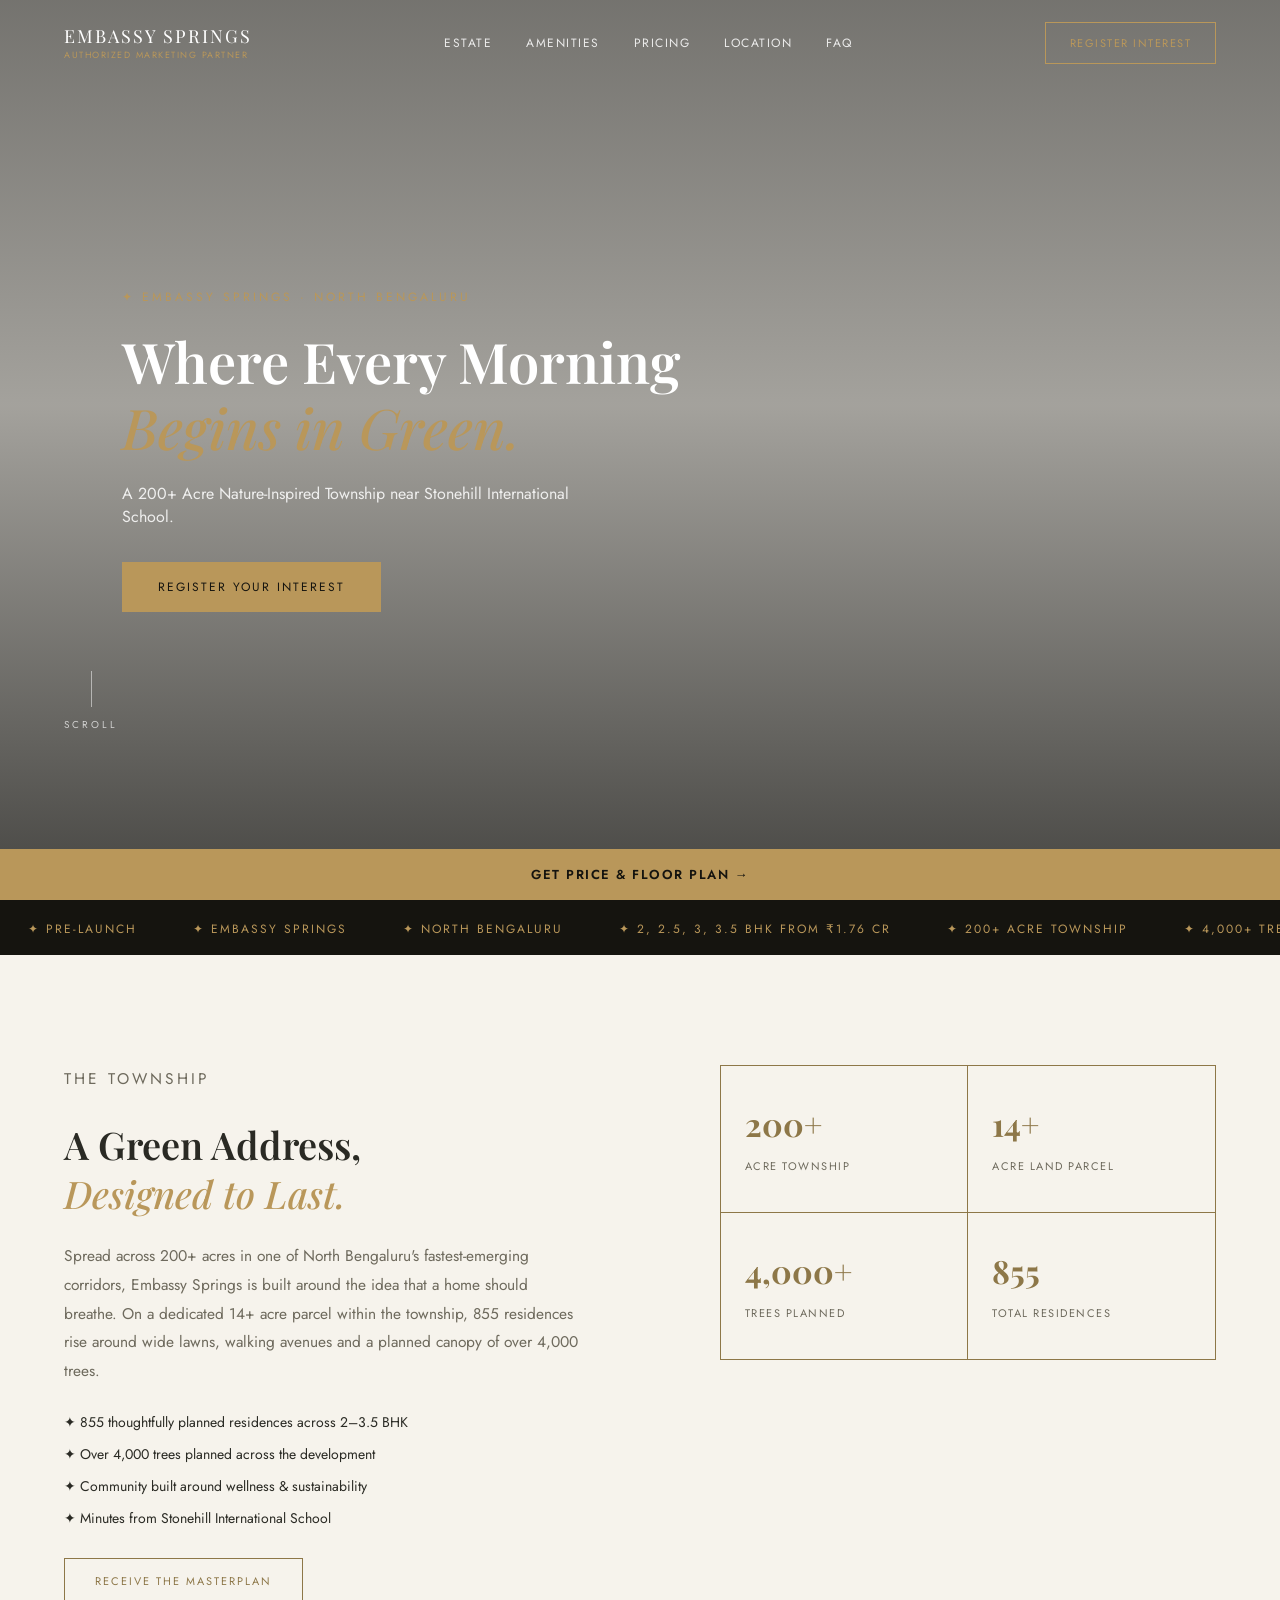
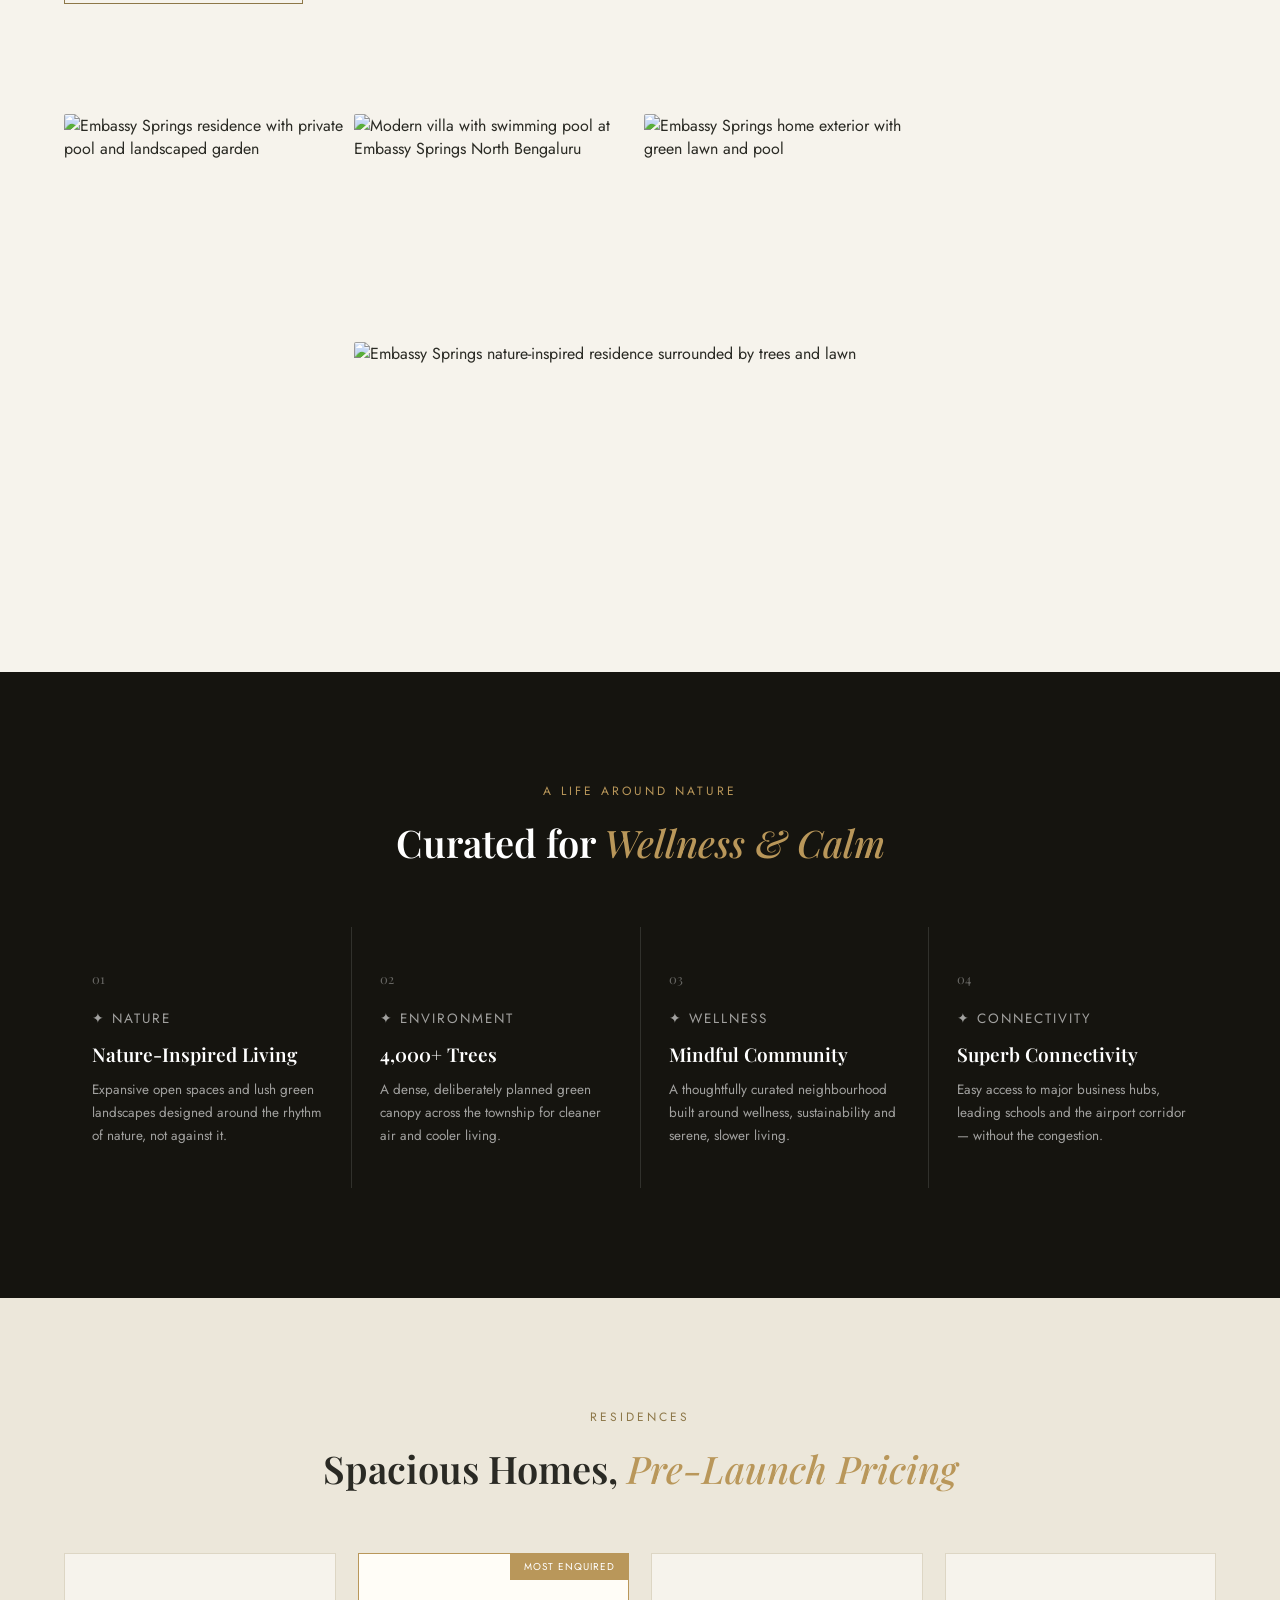
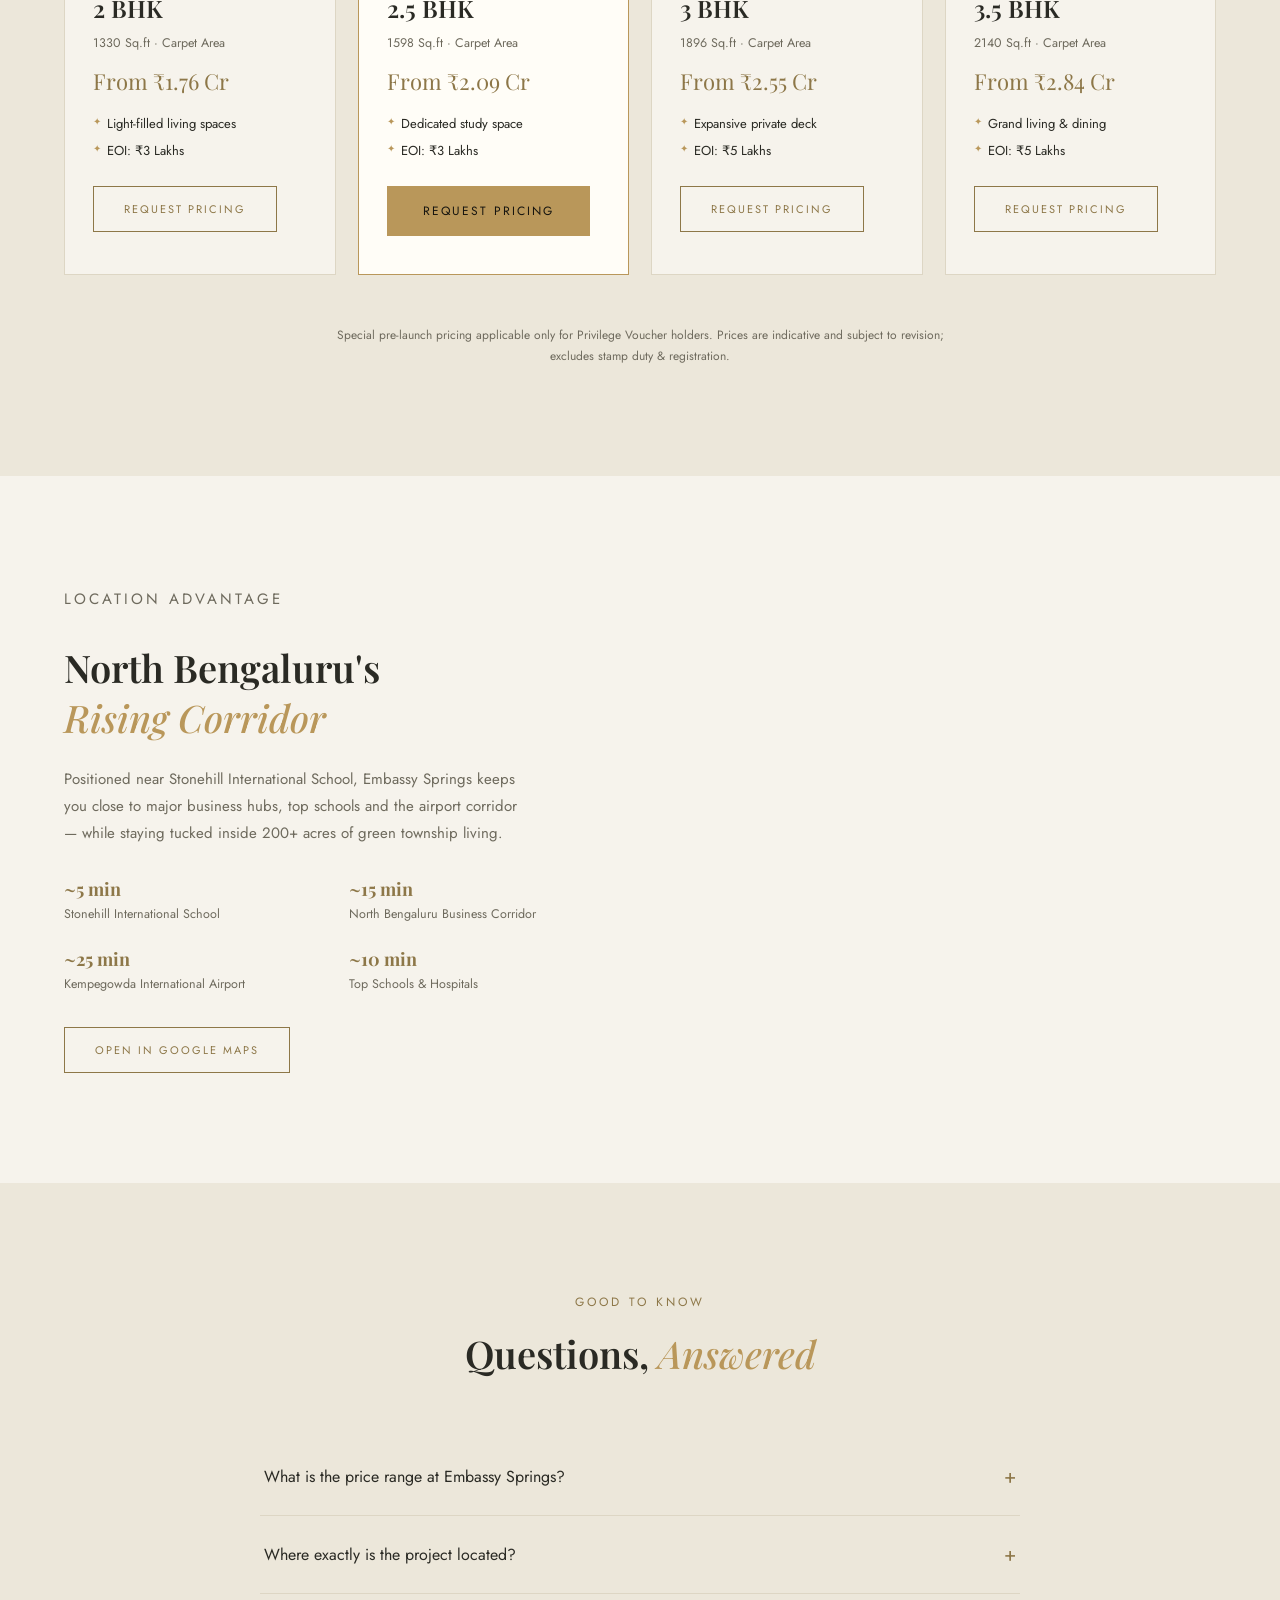
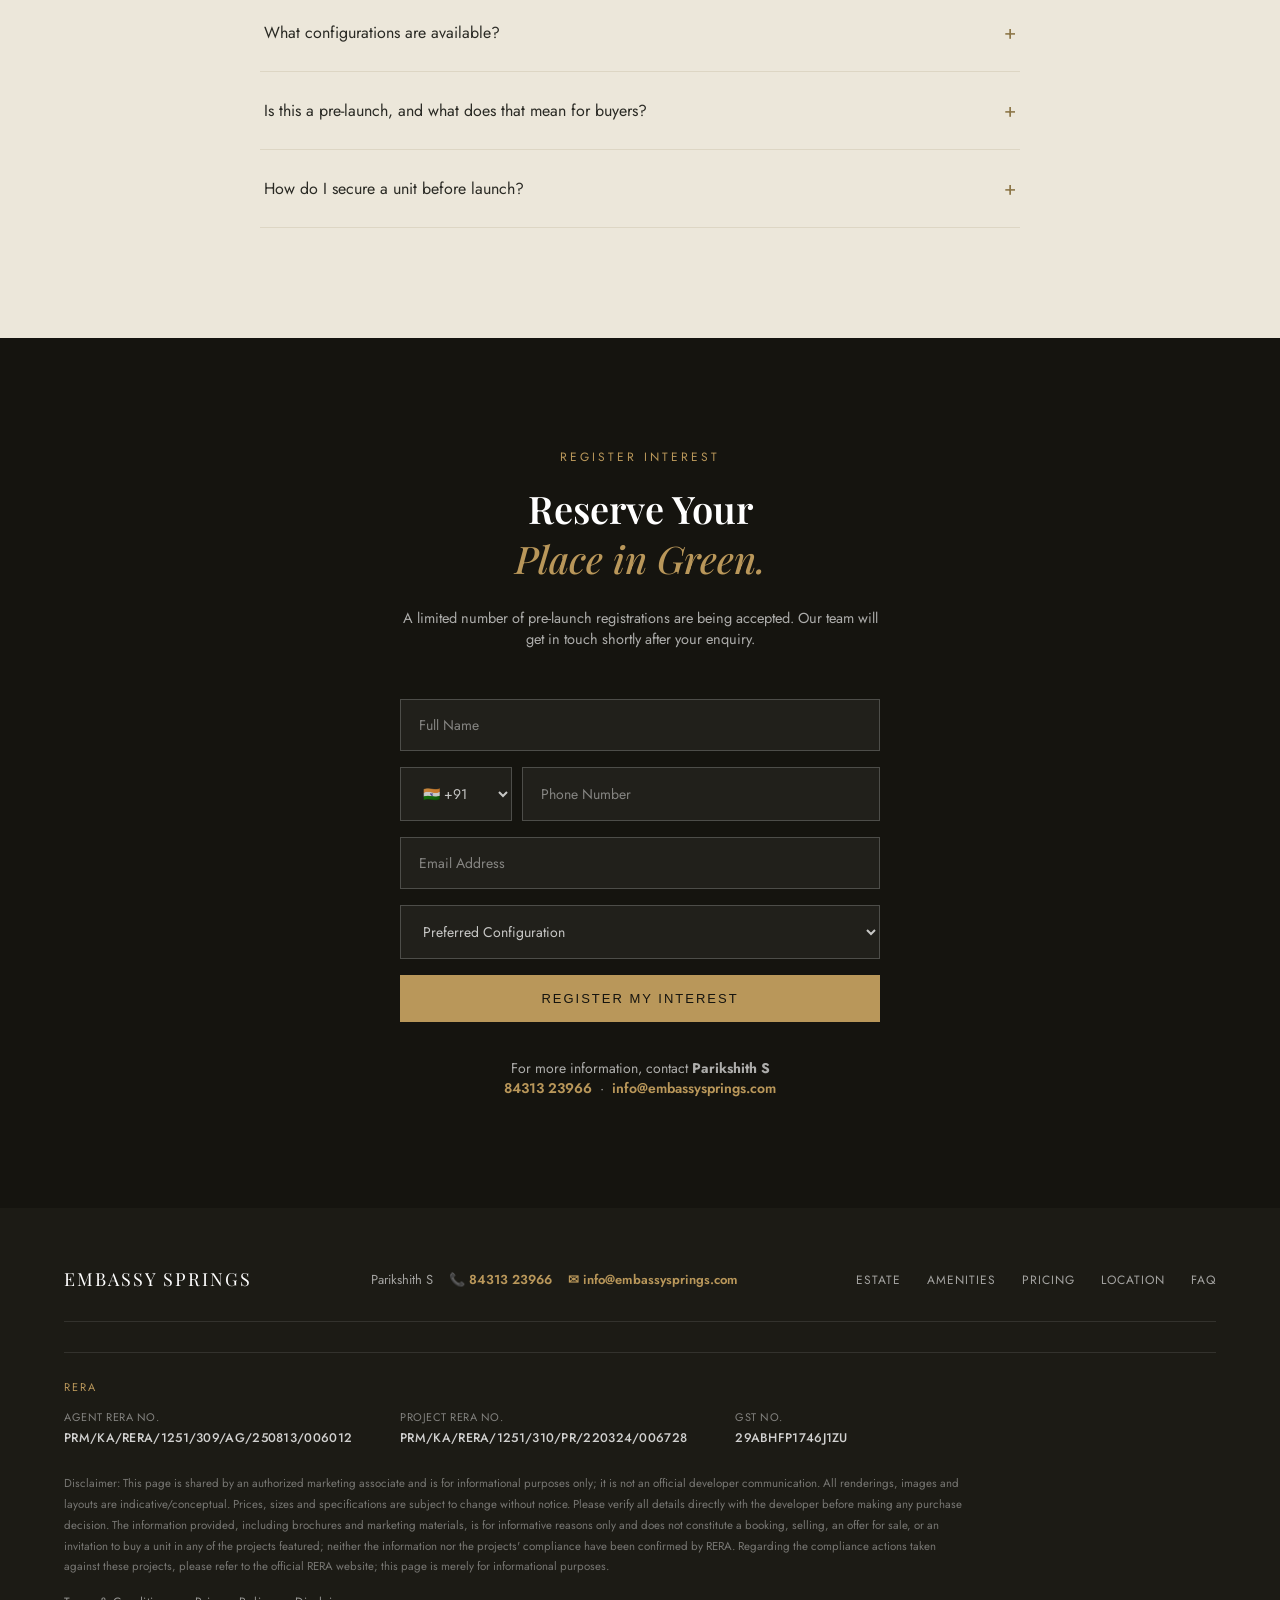
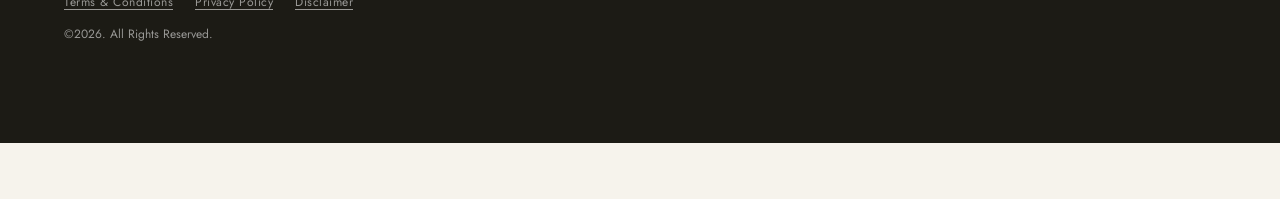
==== index.html @ 546847e9 "Update footer copyright text to All Rights Reserved" ====
<!DOCTYPE html>
<html lang="en">
<head>
<meta charset="UTF-8">
<meta name="viewport" content="width=device-width, initial-scale=1.0">
<title>Embassy Springs North Bengaluru | Pre-Launch 2, 2.5, 3 &amp; 3.5 BHK Homes</title>
<meta name="description" content="Embassy Springs is a 200+ acre nature-inspired township near Stonehill International School, North Bengaluru. Pre-launch 2, 2.5, 3 &amp; 3.5 BHK homes from ₹1.76 Cr. Register your interest today.">
<meta name="keywords" content="Embassy Springs, North Bengaluru apartments, Stonehill International School, pre-launch flats Bengaluru, 2 BHK North Bengaluru, 3 BHK North Bengaluru, Embassy Group projects">
<meta name="robots" content="index, follow">
<meta name="author" content="Embassy Springs">
<link rel="canonical" href="https://rahul72parihar.github.io/reallanding/">

<!-- Open Graph -->
<meta property="og:type" content="website">
<meta property="og:title" content="Embassy Springs North Bengaluru | Pre-Launch 2, 2.5, 3 & 3.5 BHK Homes">
<meta property="og:description" content="A 200+ acre nature-inspired township near Stonehill International School, North Bengaluru. Pre-launch homes from ₹1.76 Cr, with 4,000+ trees planned across the community.">
<meta property="og:url" content="https://rahul72parihar.github.io/reallanding/">
<meta property="og:image" content="https://images.unsplash.com/photo-1600596542815-ffad4c1539a9?auto=format&fit=crop&w=1200&q=80">
<meta property="og:locale" content="en_IN">
<meta property="og:site_name" content="Embassy Springs">

<!-- Twitter -->
<meta name="twitter:card" content="summary_large_image">
<meta name="twitter:title" content="Embassy Springs North Bengaluru | Pre-Launch Homes">
<meta name="twitter:description" content="200+ acre nature-inspired township near Stonehill International School. 2, 2.5, 3 & 3.5 BHK homes from ₹1.76 Cr.">
<meta name="twitter:image" content="https://images.unsplash.com/photo-1600596542815-ffad4c1539a9?auto=format&fit=crop&w=1200&q=80">

<link rel="icon" type="image/svg+xml" href="data:image/svg+xml,%3Csvg xmlns='http://www.w3.org/2000/svg' viewBox='0 0 100 100'%3E%3Crect width='100' height='100' fill='%2315140f'/%3E%3Ctext x='50' y='68' font-size='60' text-anchor='middle' fill='%23b9975a' font-family='Georgia,serif'%3EE%3C/text%3E%3C/svg%3E">

<link rel="stylesheet" href="style.css">
<link rel="preconnect" href="https://fonts.googleapis.com">
<link href="https://fonts.googleapis.com/css2?family=Playfair+Display:ital,wght@0,500;0,600;1,500;1,600&family=Jost:wght@300;400;500;600&display=swap" rel="stylesheet">

<script type="application/ld+json">
{
  "@context": "https://schema.org",
  "@type": "RealEstateListing",
  "name": "Embassy Springs",
  "description": "A 200+ acre nature-inspired township near Stonehill International School, North Bengaluru, offering 2, 2.5, 3 and 3.5 BHK pre-launch residences.",
  "url": "https://rahul72parihar.github.io/reallanding/",
  "image": "https://images.unsplash.com/photo-1600596542815-ffad4c1539a9?auto=format&fit=crop&w=1200&q=80",
  "address": {
    "@type": "PostalAddress",
    "addressLocality": "North Bengaluru",
    "addressRegion": "Karnataka",
    "addressCountry": "IN"
  },
  "offers": {
    "@type": "AggregateOffer",
    "priceCurrency": "INR",
    "lowPrice": "17600000",
    "highPrice": "28400000",
    "offerCount": "4"
  }
}
</script>
</head>
<body>

  <header class="navbar">
    <div class="logo">
      EMBASSY SPRINGS
      <span>Authorized Marketing Partner</span>
    </div>
    <nav class="nav-links">
      <a href="#estate">Estate</a>
      <a href="#amenities">Amenities</a>
      <a href="#pricing">Pricing</a>
      <a href="#location">Location</a>
      <a href="#faq">FAQ</a>
    </nav>
    <a href="#enquire" class="nav-cta">Register Interest</a>
    <button class="nav-toggle" aria-label="Open menu">
      <span></span><span></span><span></span>
    </button>
  </header>

  <div class="nav-backdrop"></div>
  <nav class="mobile-nav">
    <a href="#estate">Estate</a>
    <a href="#amenities">Amenities</a>
    <a href="#pricing">Pricing</a>
    <a href="#location">Location</a>
    <a href="#faq">FAQ</a>
    <a href="#enquire" class="btn-gold">Register Interest</a>
  </nav>

  <section class="hero" id="home">
    <video class="hero-video" autoplay muted loop playsinline>
      <source src="assets/hero-video.mp4" type="video/mp4">
    </video>
    <div class="hero-overlay"></div>
    <div class="hero-content">
      <p class="eyebrow fade-up">✦ EMBASSY SPRINGS · NORTH BENGALURU</p>
      <h1 class="fade-up">Where Every Morning<br><em>Begins in Green.</em></h1>
      <p class="hero-sub fade-up">A 200+ Acre Nature-Inspired Township near Stonehill International School.</p>
      <a href="#enquire" class="btn-gold fade-up">Register Your Interest</a>
      <div class="scroll-indicator"><span></span>SCROLL</div>
    </div>
  </section>

  <div class="marquee">
    <div class="marquee-track">
      <span>✦ PRE-LAUNCH</span><span>✦ EMBASSY SPRINGS</span><span>✦ NORTH BENGALURU</span><span>✦ 2, 2.5, 3, 3.5 BHK FROM ₹1.76 CR</span><span>✦ 200+ ACRE TOWNSHIP</span><span>✦ 4,000+ TREES PLANNED</span><span>✦ NEAR STONEHILL INTERNATIONAL SCHOOL</span><span>✦ 855 RESIDENCES</span>
      <span>✦ PRE-LAUNCH</span><span>✦ EMBASSY SPRINGS</span><span>✦ NORTH BENGALURU</span><span>✦ 2, 2.5, 3, 3.5 BHK FROM ₹1.76 CR</span><span>✦ 200+ ACRE TOWNSHIP</span><span>✦ 4,000+ TREES PLANNED</span><span>✦ NEAR STONEHILL INTERNATIONAL SCHOOL</span><span>✦ 855 RESIDENCES</span>
    </div>
  </div>

  <section class="overview" id="estate">
    <div class="overview-text">
      <p class="tag fade-up">THE TOWNSHIP</p>
      <h2 class="fade-up">A Green Address,<br><em>Designed to Last.</em></h2>
      <p class="fade-up">Spread across 200+ acres in one of North Bengaluru's fastest-emerging corridors, Embassy Springs is built around the idea that a home should breathe. On a dedicated 14+ acre parcel within the township, 855 residences rise around wide lawns, walking avenues and a planned canopy of over 4,000 trees.</p>
      <ul class="fade-up">
        <li>✦ 855 thoughtfully planned residences across 2–3.5 BHK</li>
        <li>✦ Over 4,000 trees planned across the development</li>
        <li>✦ Community built around wellness &amp; sustainability</li>
        <li>✦ Minutes from Stonehill International School</li>
      </ul>
      <a href="#enquire" class="btn-outline fade-up">Receive the Masterplan</a>
    </div>
    <div class="stat-grid fade-up">
      <div class="stat-box"><strong>200+</strong><span>Acre Township</span></div>
      <div class="stat-box"><strong>14+</strong><span>Acre Land Parcel</span></div>
      <div class="stat-box"><strong>4,000+</strong><span>Trees Planned</span></div>
      <div class="stat-box"><strong>855</strong><span>Total Residences</span></div>
    </div>
  </section>

  <section class="gallery">
    <div class="gallery-grid">
      <div class="g-item g-tall fade-up"><img src="https://images.unsplash.com/photo-1613977257363-707ba9348227?auto=format&fit=crop&w=900&q=80" alt="Embassy Springs residence with private pool and landscaped garden" loading="lazy"></div>
      <div class="g-item fade-up"><img src="https://images.unsplash.com/photo-1600596542815-ffad4c1539a9?auto=format&fit=crop&w=900&q=80" alt="Modern villa with swimming pool at Embassy Springs North Bengaluru" loading="lazy"></div>
      <div class="g-item fade-up"><img src="https://images.unsplash.com/photo-1564013799919-ab600027ffc6?auto=format&fit=crop&w=900&q=80" alt="Embassy Springs home exterior with green lawn and pool" loading="lazy"></div>
      <div class="g-item g-wide fade-up"><img src="https://images.unsplash.com/photo-1600585154340-be6161a56a0c?auto=format&fit=crop&w=1200&q=80" alt="Embassy Springs nature-inspired residence surrounded by trees and lawn" loading="lazy"></div>
    </div>
  </section>

  <section class="highlights" id="amenities">
    <p class="tag center fade-up">A LIFE AROUND NATURE</p>
    <h2 class="center fade-up">Curated for <em>Wellness &amp; Calm</em></h2>
    <div class="highlight-grid">
      <div class="highlight-card fade-up">
        <span class="hnum">01</span>
        <p class="htag">✦ NATURE</p>
        <h3>Nature-Inspired Living</h3>
        <p>Expansive open spaces and lush green landscapes designed around the rhythm of nature, not against it.</p>
      </div>
      <div class="highlight-card fade-up">
        <span class="hnum">02</span>
        <p class="htag">✦ ENVIRONMENT</p>
        <h3>4,000+ Trees</h3>
        <p>A dense, deliberately planned green canopy across the township for cleaner air and cooler living.</p>
      </div>
      <div class="highlight-card fade-up">
        <span class="hnum">03</span>
        <p class="htag">✦ WELLNESS</p>
        <h3>Mindful Community</h3>
        <p>A thoughtfully curated neighbourhood built around wellness, sustainability and serene, slower living.</p>
      </div>
      <div class="highlight-card fade-up">
        <span class="hnum">04</span>
        <p class="htag">✦ CONNECTIVITY</p>
        <h3>Superb Connectivity</h3>
        <p>Easy access to major business hubs, leading schools and the airport corridor — without the congestion.</p>
      </div>
    </div>
  </section>

  <section class="pricing" id="pricing">
    <p class="tag center fade-up">RESIDENCES</p>
    <h2 class="center fade-up">Spacious Homes, <em>Pre-Launch Pricing</em></h2>
    <div class="price-grid">
      <div class="price-card fade-up">
        <h3>2 BHK</h3>
        <p class="psize">1330 Sq.ft · Carpet Area</p>
        <p class="pprice">From ₹1.76 Cr</p>
        <ul><li>Light-filled living spaces</li><li>EOI: ₹3 Lakhs</li></ul>
        <a href="#enquire" class="btn-outline">Request Pricing</a>
      </div>
      <div class="price-card featured fade-up">
        <span class="ribbon">Most Enquired</span>
        <h3>2.5 BHK</h3>
        <p class="psize">1598 Sq.ft · Carpet Area</p>
        <p class="pprice">From ₹2.09 Cr</p>
        <ul><li>Dedicated study space</li><li>EOI: ₹3 Lakhs</li></ul>
        <a href="#enquire" class="btn-gold">Request Pricing</a>
      </div>
      <div class="price-card fade-up">
        <h3>3 BHK</h3>
        <p class="psize">1896 Sq.ft · Carpet Area</p>
        <p class="pprice">From ₹2.55 Cr</p>
        <ul><li>Expansive private deck</li><li>EOI: ₹5 Lakhs</li></ul>
        <a href="#enquire" class="btn-outline">Request Pricing</a>
      </div>
      <div class="price-card fade-up">
        <h3>3.5 BHK</h3>
        <p class="psize">2140 Sq.ft · Carpet Area</p>
        <p class="pprice">From ₹2.84 Cr</p>
        <ul><li>Grand living &amp; dining</li><li>EOI: ₹5 Lakhs</li></ul>
        <a href="#enquire" class="btn-outline">Request Pricing</a>
      </div>
    </div>
    <p class="price-note fade-up">Special pre-launch pricing applicable only for Privilege Voucher holders. Prices are indicative and subject to revision; excludes stamp duty &amp; registration.</p>
  </section>

  <section class="location" id="location">
    <div class="location-text">
      <p class="tag fade-up">LOCATION ADVANTAGE</p>
      <h2 class="fade-up">North Bengaluru's<br><em>Rising Corridor</em></h2>
      <p class="fade-up">Positioned near Stonehill International School, Embassy Springs keeps you close to major business hubs, top schools and the airport corridor — while staying tucked inside 200+ acres of green township living.</p>
      <div class="loc-list fade-up">
        <div><strong>~5 min</strong><span>Stonehill International School</span></div>
        <div><strong>~15 min</strong><span>North Bengaluru Business Corridor</span></div>
        <div><strong>~25 min</strong><span>Kempegowda International Airport</span></div>
        <div><strong>~10 min</strong><span>Top Schools &amp; Hospitals</span></div>
      </div>
      <a href="https://maps.app.goo.gl/EhXwpgSbokN5ttFFA?g_st=iw" target="_blank" rel="noopener" class="btn-outline fade-up">Open in Google Maps</a>
    </div>
    <div class="location-map fade-up">
      <iframe src="https://maps.google.com/maps?q=Stonehill%20International%20School%20Bengaluru&t=&z=13&ie=UTF8&iwloc=&output=embed" loading="lazy" referrerpolicy="no-referrer-when-downgrade"></iframe>
    </div>
  </section>

  <section class="faq" id="faq">
    <p class="tag center fade-up">GOOD TO KNOW</p>
    <h2 class="center fade-up">Questions, <em>Answered</em></h2>
    <div class="accordion">
      <div class="acc-item fade-up">
        <button class="acc-head">What is the price range at Embassy Springs? <span>+</span></button>
        <div class="acc-body"><p>Homes start from ₹1.76 Cr for a 2 BHK and go up to ₹2.84 Cr for a 3.5 BHK. Final pricing depends on configuration, floor and view — register your interest for the current pre-launch price sheet.</p></div>
      </div>
      <div class="acc-item fade-up">
        <button class="acc-head">Where exactly is the project located? <span>+</span></button>
        <div class="acc-body"><p>Embassy Springs is located in North Bengaluru, near Stonehill International School — well connected to major business hubs, schools and the airport corridor.</p></div>
      </div>
      <div class="acc-item fade-up">
        <button class="acc-head">What configurations are available? <span>+</span></button>
        <div class="acc-body"><p>2 BHK, 2.5 BHK, 3 BHK and 3.5 BHK homes ranging from approx. 1,330 to 2,140 sq.ft, designed for space, light and comfort.</p></div>
      </div>
      <div class="acc-item fade-up">
        <button class="acc-head">Is this a pre-launch, and what does that mean for buyers? <span>+</span></button>
        <div class="acc-body"><p>Yes, the project is currently in pre-launch. Early registrants get priority access to inventory and introductory pricing ahead of the public launch, with no obligation to purchase.</p></div>
      </div>
      <div class="acc-item fade-up">
        <button class="acc-head">How do I secure a unit before launch? <span>+</span></button>
        <div class="acc-body"><p>A bankable Expression of Interest (EOI) of ₹3 Lakhs for 2/2.5 BHK or ₹5 Lakhs for 3/3.5 BHK reserves your preferred unit ahead of the official launch.</p></div>
      </div>
    </div>
  </section>

  <section class="enquire" id="enquire">
    <p class="tag center fade-up">REGISTER INTEREST</p>
    <h2 class="center fade-up">Reserve Your<br><em>Place in Green.</em></h2>
    <p class="center enquire-sub fade-up">A limited number of pre-launch registrations are being accepted. Our team will get in touch shortly after your enquiry.</p>
    <form class="enquiry-form fade-up" onsubmit="return false;">
      <input type="text" placeholder="Full Name" required>
      <div class="phone-row">
        <select class="country-code">
          <option value="+91" selected>🇮🇳 +91</option>
          <option value="+971">🇦🇪 +971</option>
          <option value="+966">🇸🇦 +966</option>
          <option value="+974">🇶🇦 +974</option>
          <option value="+968">🇴🇲 +968</option>
          <option value="+973">🇧🇭 +973</option>
          <option value="+965">🇰🇼 +965</option>
          <option value="+1">🇺🇸 +1</option>
          <option value="+44">🇬🇧 +44</option>
          <option value="+65">🇸🇬 +65</option>
          <option value="+61">🇦🇺 +61</option>
          <option value="+49">🇩🇪 +49</option>
          <option value="+33">🇫🇷 +33</option>
          <option value="+81">🇯🇵 +81</option>
          <option value="+86">🇨🇳 +86</option>
        </select>
        <input type="tel" placeholder="Phone Number" required>
      </div>
      <input type="email" placeholder="Email Address" required>
      <select>
        <option value="">Preferred Configuration</option>
        <option>2 BHK — From ₹1.76 Cr</option>
        <option>2.5 BHK — From ₹2.09 Cr</option>
        <option>3 BHK — From ₹2.55 Cr</option>
        <option>3.5 BHK — From ₹2.84 Cr</option>
        <option>Not Decided Yet</option>
      </select>
      <button type="submit">Register My Interest</button>
    </form>
    <div class="contact-block fade-up">
      <p>For more information, contact <strong>Parikshith S</strong></p>
      <p><a href="tel:8431323966">84313 23966</a> &nbsp;·&nbsp; <a href="mailto:info@embassysprings.com">info@embassysprings.com</a></p>
    </div>
  </section>

  <footer>
    <div class="footer-top">
      <div class="logo">EMBASSY SPRINGS</div>
      <div class="footer-phone">
        <span>Parikshith S</span>
        <a href="tel:8431323966">📞 84313 23966</a>
        <a href="mailto:info@embassysprings.com">✉ info@embassysprings.com</a>
      </div>
      <nav>
        <a href="#estate">Estate</a>
        <a href="#amenities">Amenities</a>
        <a href="#pricing">Pricing</a>
        <a href="#location">Location</a>
        <a href="#faq">FAQ</a>
      </nav>
    </div>
    <div class="rera-block">
      <p class="rera-tag">RERA</p>
      <div class="rera-grid">
        <div><span>Agent RERA No.</span><strong>PRM/KA/RERA/1251/309/AG/250813/006012</strong></div>
        <div><span>Project RERA No.</span><strong>PRM/KA/RERA/1251/310/PR/220324/006728</strong></div>
        <div><span>GST No.</span><strong>29ABHFP1746J1ZU</strong></div>
      </div>
    </div>
    <p class="disclaimer">Disclaimer: This page is shared by an authorized marketing associate and is for informational purposes only; it is not an official developer communication. All renderings, images and layouts are indicative/conceptual. Prices, sizes and specifications are subject to change without notice. Please verify all details directly with the developer before making any purchase decision. The information provided, including brochures and marketing materials, is for informative reasons only and does not constitute a booking, selling, an offer for sale, or an invitation to buy a unit in any of the projects featured; neither the information nor the projects' compliance have been confirmed by RERA. Regarding the compliance actions taken against these projects, please refer to the official RERA website; this page is merely for informational purposes.</p>
    <div class="legal-links">
      <a href="terms.html">Terms &amp; Conditions</a>
      <a href="privacy.html">Privacy Policy</a>
      <a href="disclaimer.html">Disclaimer</a>
    </div>
    <p class="copy">©2026. All Rights Reserved.</p>
  </footer>

  <a href="#enquire" class="sticky-cta">Get Price &amp; Floor Plan →</a>

  <script src="script.js"></script>
</body>
</html>
---- style.css ----
:root {
  --black: #15140f;
  --black-soft: #1c1b15;
  --cream: #f6f3ec;
  --cream-dim: #ece7da;
  --gold: #b9975a;
  --gold-dim: #8d7748;
  --text: #2a2a24;
  --muted: #6e6a5d;
  --muted-light: rgba(246,243,236,0.7);
}

* { margin: 0; padding: 0; box-sizing: border-box; }
html { scroll-behavior: smooth; }

body {
  font-family: 'Jost', sans-serif;
  background: var(--cream);
  color: var(--text);
  overflow-x: hidden;
}

h1, h2, h3 { font-family: 'Playfair Display', serif; font-weight: 600; }
em { font-style: italic; font-weight: 500; color: var(--gold); }
a { color: inherit; text-decoration: none; }
ul { list-style: none; }

/* Fade-up scroll animation */
.fade-up {
  opacity: 0;
  transform: translateY(28px);
  transition: opacity 0.9s cubic-bezier(.2,.6,.2,1), transform 0.9s cubic-bezier(.2,.6,.2,1);
}
.fade-up.visible {
  opacity: 1;
  transform: translateY(0);
}

/* Navbar */
.navbar {
  position: fixed;
  top: 0; left: 0; right: 0;
  z-index: 100;
  display: flex;
  align-items: center;
  justify-content: space-between;
  padding: 22px 5%;
  background: rgba(21,20,15,0.0);
  transition: background 0.4s ease, padding 0.4s ease;
}
.navbar.scrolled {
  background: rgba(21,20,15,0.92);
  padding: 14px 5%;
  backdrop-filter: blur(8px);
}

.logo {
  color: #fff;
  font-family: 'Playfair Display', serif;
  font-size: 18px;
  letter-spacing: 2px;
  display: flex;
  flex-direction: column;
  line-height: 1.3;
}
.logo span {
  font-family: 'Jost', sans-serif;
  font-size: 9px;
  letter-spacing: 1.5px;
  color: var(--gold);
  text-transform: uppercase;
}

.nav-links { display: flex; gap: 34px; }
.nav-links a {
  color: rgba(255,255,255,0.85);
  font-size: 12px;
  letter-spacing: 1.5px;
  text-transform: uppercase;
}
.nav-links a:hover { color: var(--gold); }

.nav-cta {
  border: 1px solid var(--gold);
  color: var(--gold);
  font-size: 11px;
  letter-spacing: 1.5px;
  text-transform: uppercase;
  padding: 12px 24px;
}
.nav-cta:hover { background: var(--gold); color: var(--black); }

.nav-toggle {
  display: none;
  flex-direction: column;
  justify-content: center;
  gap: 5px;
  width: 30px;
  height: 24px;
  background: none;
  border: none;
  cursor: pointer;
  z-index: 200;
}
.nav-toggle span {
  display: block;
  width: 100%;
  height: 1.5px;
  background: #fff;
  transition: transform 0.3s ease, opacity 0.3s ease;
}
.nav-toggle.open span:nth-child(1) { transform: translateY(6.5px) rotate(45deg); }
.nav-toggle.open span:nth-child(2) { opacity: 0; }
.nav-toggle.open span:nth-child(3) { transform: translateY(-6.5px) rotate(-45deg); }

.mobile-nav {
  position: fixed;
  top: 0; right: -100%;
  width: 78%;
  max-width: 320px;
  height: 100vh;
  background: var(--black);
  z-index: 150;
  display: flex;
  flex-direction: column;
  justify-content: center;
  gap: 28px;
  padding: 40px;
  transition: right 0.4s ease;
}
.mobile-nav.open { right: 0; }

.nav-backdrop {
  position: fixed;
  top: 0; left: 0; right: 0; bottom: 0;
  background: rgba(0,0,0,0.5);
  z-index: 140;
  opacity: 0;
  pointer-events: none;
  transition: opacity 0.3s ease;
}
.nav-backdrop.open {
  opacity: 1;
  pointer-events: auto;
}
.mobile-nav a {
  color: #fff;
  font-size: 16px;
  letter-spacing: 1px;
  text-transform: uppercase;
}
.mobile-nav .btn-gold {
  margin-top: 14px;
  text-align: center;
}
body.nav-open { overflow: hidden; }

/* Hero */
.hero {
  position: relative;
  height: 100vh;
  display: flex;
  align-items: center;
  overflow: hidden;
}
.hero-video {
  position: absolute;
  top: 0; left: 0;
  width: 100%; height: 100%;
  object-fit: cover;
  z-index: 0;
}
.hero-overlay {
  position: absolute;
  top: 0; left: 0; right: 0; bottom: 0;
  background: linear-gradient(180deg, rgba(10,10,8,0.55) 0%, rgba(10,10,8,0.35) 45%, rgba(10,10,8,0.75) 100%);
  z-index: 1;
}
.hero-content {
  position: relative;
  z-index: 2;
  color: #fff;
  max-width: 720px;
  padding: 0 5%;
}
.eyebrow {
  letter-spacing: 3px;
  font-size: 12px;
  color: var(--gold);
  margin-bottom: 22px;
  text-transform: uppercase;
}
.hero h1 {
  font-size: 56px;
  line-height: 1.18;
  margin-bottom: 22px;
}
.hero-sub {
  font-size: 16px;
  color: rgba(255,255,255,0.85);
  max-width: 480px;
  margin-bottom: 34px;
}

.btn-gold {
  display: inline-block;
  background: var(--gold);
  color: var(--black);
  padding: 16px 36px;
  font-size: 12px;
  letter-spacing: 2px;
  text-transform: uppercase;
  transition: background 0.3s ease, transform 0.3s ease;
}
.btn-gold:hover { background: var(--cream); transform: translateY(-2px); }

.btn-outline {
  display: inline-block;
  border: 1px solid var(--gold-dim);
  color: var(--gold-dim);
  padding: 14px 30px;
  font-size: 11px;
  letter-spacing: 2px;
  text-transform: uppercase;
  transition: all 0.3s ease;
}
.btn-outline:hover { background: var(--gold); color: #fff; border-color: var(--gold); }

.scroll-indicator {
  position: absolute;
  bottom: -120px;
  left: 0;
  font-size: 10px;
  letter-spacing: 3px;
  color: rgba(255,255,255,0.7);
  display: flex;
  flex-direction: column;
  align-items: center;
  gap: 10px;
}
.scroll-indicator span {
  width: 1px;
  height: 36px;
  background: rgba(255,255,255,0.5);
  animation: scrolldown 1.8s infinite;
}
@keyframes scrolldown {
  0% { transform: scaleY(0); transform-origin: top; opacity: 0; }
  40% { transform: scaleY(1); transform-origin: top; opacity: 1; }
  100% { transform: scaleY(0); transform-origin: bottom; opacity: 0; }
}

/* Marquee */
.marquee {
  background: var(--black);
  overflow: hidden;
  padding: 16px 0;
  white-space: nowrap;
}
.marquee-track {
  display: inline-flex;
  animation: scrollMarquee 32s linear infinite;
}
.marquee-track span {
  color: var(--gold);
  font-size: 12px;
  letter-spacing: 2px;
  text-transform: uppercase;
  padding: 0 28px;
}
@keyframes scrollMarquee {
  0% { transform: translateX(0); }
  100% { transform: translateX(-50%); }
}

/* Section generics */
section { padding: 110px 5%; }
.tag {
  color: var(--gold-dim);
  font-size: 12px;
  letter-spacing: 3px;
  text-transform: uppercase;
  margin-bottom: 18px;
}
.center { text-align: center; }
section h2 { font-size: 38px; line-height: 1.3; margin-bottom: 24px; }

/* Overview */
.overview {
  display: grid;
  grid-template-columns: 1.2fr 1fr;
  gap: 60px;
  align-items: start;
}
.overview-text p { color: var(--muted); font-size: 15.5px; line-height: 1.85; margin-bottom: 26px; max-width: 520px; }
.overview-text ul { margin-bottom: 30px; }
.overview-text li { font-size: 14px; color: var(--text); margin-bottom: 12px; }

.stat-grid {
  display: grid;
  grid-template-columns: repeat(2, 1fr);
  gap: 1px;
  background: var(--gold-dim);
  border: 1px solid var(--gold-dim);
}
.stat-box {
  background: var(--cream);
  padding: 36px 24px;
}
.stat-box strong {
  display: block;
  font-family: 'Playfair Display', serif;
  font-size: 32px;
  color: var(--gold-dim);
  margin-bottom: 8px;
}
.stat-box span {
  font-size: 11px;
  letter-spacing: 1.5px;
  text-transform: uppercase;
  color: var(--muted);
}

/* Gallery */
.gallery { padding: 0 5% 110px; }
.gallery-grid {
  display: grid;
  grid-template-columns: repeat(4, 1fr);
  grid-template-rows: 220px 220px;
  gap: 8px;
}
.g-item {
  border-radius: 2px;
  overflow: hidden;
}
.g-item img {
  width: 100%;
  height: 100%;
  object-fit: cover;
  display: block;
  transition: transform 0.6s ease;
}
.g-item:hover img { transform: scale(1.05); }
.g-tall { grid-row: span 2; }
.g-wide { grid-column: span 2; }

/* Highlights */
.highlights { background: var(--black); color: #fff; }
.highlights .tag { color: var(--gold); }
.highlights h2 { color: #fff; }
.highlight-grid {
  display: grid;
  grid-template-columns: repeat(4, 1fr);
  gap: 1px;
  background: rgba(255,255,255,0.12);
  margin-top: 60px;
}
.highlight-card {
  background: var(--black);
  padding: 40px 28px;
  position: relative;
}
.hnum { font-family: 'Playfair Display', serif; font-size: 13px; color: rgba(255,255,255,0.35); }
.htag { color: var(--gold); font-size: 11px; letter-spacing: 2px; margin: 18px 0 10px; }
.highlight-card h3 { color: #fff; font-size: 19px; margin-bottom: 12px; }
.highlight-card p { font-size: 13.5px; color: rgba(255,255,255,0.6); line-height: 1.7; }

/* Pricing */
.pricing { background: var(--cream-dim); }
.price-grid {
  display: grid;
  grid-template-columns: repeat(4, 1fr);
  gap: 22px;
  margin-top: 60px;
}
.price-card {
  background: var(--cream);
  border: 1px solid #ddd6c4;
  padding: 38px 28px;
  position: relative;
  transition: transform 0.4s ease, box-shadow 0.4s ease;
}
.price-card:hover { transform: translateY(-6px); box-shadow: 0 20px 40px rgba(0,0,0,0.08); }
.price-card.featured { border-color: var(--gold); background: #fffdf7; }
.ribbon {
  position: absolute;
  top: -1px; right: -1px;
  background: var(--gold);
  color: #fff;
  font-size: 10px;
  letter-spacing: 1px;
  text-transform: uppercase;
  padding: 6px 14px;
}
.price-card h3 { font-size: 24px; margin-bottom: 10px; }
.psize { font-size: 12.5px; color: var(--muted); margin-bottom: 14px; }
.pprice { font-family: 'Playfair Display', serif; font-size: 22px; color: var(--gold-dim); margin-bottom: 18px; }
.price-card ul { margin-bottom: 26px; }
.price-card li {
  font-size: 13px;
  color: var(--text);
  margin-bottom: 8px;
  padding-left: 14px;
  position: relative;
}
.price-card li::before {
  content: '✦';
  position: absolute;
  left: 0;
  color: var(--gold);
  font-size: 10px;
}
.price-note {
  text-align: center;
  font-size: 12px;
  color: var(--muted);
  max-width: 640px;
  margin: 50px auto 0;
  line-height: 1.7;
}

/* Location */
.location {
  display: grid;
  grid-template-columns: 1fr 1fr;
  gap: 60px;
  align-items: center;
}
.location-text p { color: var(--muted); font-size: 15px; line-height: 1.8; margin-bottom: 30px; max-width: 460px; }
.loc-list {
  display: grid;
  grid-template-columns: repeat(2, 1fr);
  gap: 24px;
  margin-bottom: 34px;
}
.loc-list div { display: flex; flex-direction: column; gap: 4px; }
.loc-list strong { font-family: 'Playfair Display', serif; color: var(--gold-dim); font-size: 18px; }
.loc-list span { font-size: 12.5px; color: var(--muted); }
.location-map iframe {
  width: 100%;
  height: 360px;
  border: 0;
  filter: grayscale(15%);
}

/* FAQ */
.faq { background: var(--cream-dim); }
.accordion { max-width: 760px; margin: 60px auto 0; }
.acc-item { border-bottom: 1px solid #ddd6c4; }
.acc-head {
  width: 100%;
  background: none;
  border: none;
  text-align: left;
  font-family: 'Jost', sans-serif;
  font-size: 16px;
  padding: 24px 4px;
  display: flex;
  justify-content: space-between;
  align-items: center;
  cursor: pointer;
  color: var(--text);
}
.acc-head span { color: var(--gold-dim); font-size: 20px; transition: transform 0.3s ease; }
.acc-item.open .acc-head span { transform: rotate(45deg); }
.acc-body {
  max-height: 0;
  overflow: hidden;
  transition: max-height 0.4s ease;
}
.acc-item.open .acc-body { max-height: 200px; }
.acc-body p { font-size: 14px; color: var(--muted); line-height: 1.8; padding: 0 4px 24px; max-width: 600px; }

/* Enquire */
.enquire { background: var(--black); color: #fff; text-align: center; }
.enquire .tag { color: var(--gold); }
.enquire h2 { color: #fff; }
.enquire-sub { color: rgba(255,255,255,0.65); max-width: 480px; margin: 0 auto 50px; font-size: 14.5px; }
.enquiry-form {
  max-width: 480px;
  margin: 0 auto 36px;
  display: flex;
  flex-direction: column;
  gap: 16px;
}
.enquiry-form input,
.enquiry-form select {
  background: rgba(255,255,255,0.05);
  border: 1px solid rgba(255,255,255,0.2);
  color: #fff;
  padding: 15px 18px;
  font-family: 'Jost', sans-serif;
  font-size: 14px;
}
.enquiry-form input::placeholder { color: rgba(255,255,255,0.45); }
.enquiry-form select { color: rgba(255,255,255,0.75); }
.phone-row { display: flex; gap: 10px; }
.country-code { flex: 0 0 110px; padding: 15px 8px; }
.phone-row input { flex: 1; }
.enquiry-form button {
  background: var(--gold);
  color: var(--black);
  border: none;
  padding: 16px;
  font-size: 13px;
  letter-spacing: 2px;
  text-transform: uppercase;
  cursor: pointer;
  transition: background 0.3s ease;
}
.enquiry-form button:hover { background: var(--cream); }
.contact-block { font-size: 14px; color: rgba(255,255,255,0.65); }
.contact-block a { color: var(--gold); font-weight: 600; }

/* Footer */
footer {
  background: var(--black-soft);
  color: rgba(255,255,255,0.55);
  padding: 60px 5% 100px;
}
.footer-top {
  display: flex;
  justify-content: space-between;
  align-items: center;
  padding-bottom: 30px;
  border-bottom: 1px solid rgba(255,255,255,0.1);
  margin-bottom: 30px;
}
.footer-top .logo { color: #fff; }
.footer-top .logo span { display: none; }
.footer-top nav { display: flex; gap: 26px; }
.footer-top nav a { font-size: 12px; letter-spacing: 1px; text-transform: uppercase; color: rgba(255,255,255,0.6); }
.footer-phone { display: flex; align-items: center; gap: 16px; flex-wrap: wrap; font-size: 13px; color: var(--gold); font-weight: 600; }
.footer-phone span { color: rgba(255,255,255,0.6); font-weight: 400; }
.footer-phone a { color: var(--gold); }

.legal-links { display: flex; gap: 22px; margin-bottom: 14px; }
.legal-links a { font-size: 12px; letter-spacing: 0.5px; color: rgba(255,255,255,0.55); text-decoration: underline; text-underline-offset: 3px; }
.legal-links a:hover { color: var(--gold); }

.rera-block {
  border-top: 1px solid rgba(255,255,255,0.1);
  padding-top: 26px;
  margin-bottom: 26px;
}
.rera-tag {
  color: var(--gold);
  font-size: 11px;
  letter-spacing: 2px;
  text-transform: uppercase;
  margin-bottom: 14px;
}
.rera-grid {
  display: flex;
  flex-wrap: wrap;
  gap: 26px 48px;
}
.rera-grid div { display: flex; flex-direction: column; gap: 4px; }
.rera-grid span { font-size: 11px; color: rgba(255,255,255,0.45); text-transform: uppercase; letter-spacing: 0.5px; }
.rera-grid strong { font-size: 12.5px; color: rgba(255,255,255,0.8); font-weight: 500; letter-spacing: 0.3px; }

.disclaimer { font-size: 11.5px; line-height: 1.8; max-width: 900px; margin-bottom: 16px; color: rgba(255,255,255,0.4); }
.copy { font-size: 12px; }

/* Sticky CTA */
.sticky-cta {
  position: fixed;
  bottom: 0; left: 0; right: 0;
  z-index: 99;
  background: var(--gold);
  color: var(--black);
  text-align: center;
  padding: 16px;
  font-size: 13px;
  letter-spacing: 1.5px;
  text-transform: uppercase;
  font-weight: 600;
}
.sticky-cta:hover { background: #c9a866; }

@media (max-width: 1000px) {
  .nav-links, .nav-cta { display: none; }
  .nav-toggle { display: flex; }
  .overview, .location { grid-template-columns: 1fr; }
  .highlight-grid, .price-grid { grid-template-columns: repeat(2, 1fr); }
  .gallery-grid { grid-template-columns: repeat(2, 1fr); grid-template-rows: repeat(2, 220px); }
  .g-tall, .g-wide { grid-row: span 1; grid-column: span 1; }
  .hero h1 { font-size: 42px; }
  section h2 { font-size: 30px; }
  .loc-list { grid-template-columns: 1fr; }
  section { padding: 80px 6%; }
}

@media (max-width: 760px) {
  .footer-top { flex-direction: column; align-items: flex-start; gap: 18px; }
  .footer-top nav { flex-wrap: wrap; gap: 16px 22px; }
  .location-map iframe { height: 280px; }
}

@media (max-width: 600px) {
  .highlight-grid, .price-grid, .gallery-grid { grid-template-columns: 1fr; }
  .gallery-grid { grid-template-rows: repeat(4, 180px); }
  .g-tall, .g-wide { grid-column: span 1; grid-row: span 1; }
  .stat-grid { grid-template-columns: 1fr; }

  .navbar { padding: 16px 6%; }
  .logo { font-size: 15px; }
  .logo span { font-size: 8px; }

  .hero-content { padding: 0 6%; }
  .eyebrow { font-size: 10.5px; margin-bottom: 16px; }
  .hero h1 { font-size: 32px; line-height: 1.22; margin-bottom: 16px; }
  .hero-sub { font-size: 14px; margin-bottom: 26px; }
  .btn-gold, .btn-outline { padding: 14px 26px; font-size: 11px; }
  .scroll-indicator { display: none; }

  section { padding: 64px 6%; }
  section h2 { font-size: 25px; }
  .tag { font-size: 11px; letter-spacing: 2px; }

  .marquee-track span { font-size: 10.5px; padding: 0 18px; }

  .overview-text p, .location-text p { font-size: 14px; }
  .stat-box { padding: 26px 20px; }
  .stat-box strong { font-size: 26px; }

  .highlight-card { padding: 32px 22px; }
  .price-card { padding: 30px 22px; }
  .price-grid { gap: 16px; }

  .loc-list { gap: 18px; }
  .location-map iframe { height: 240px; }

  .accordion { margin-top: 40px; }
  .acc-head { font-size: 14.5px; padding: 20px 2px; }

  .enquiry-form { max-width: 100%; }
  .enquire-sub { margin-bottom: 36px; }

  .sticky-cta { font-size: 11.5px; padding: 14px; }
  .disclaimer { font-size: 11px; }
  .gallery { padding: 0 6% 64px; }
}

@media (max-width: 380px) {
  .hero h1 { font-size: 28px; }
  .loc-list { grid-template-columns: 1fr; }
}

body { padding-bottom: 56px; }

/* Legal pages */
.legal-page {
  max-width: 760px;
  margin: 0 auto;
  padding: 160px 6% 100px;
}
.legal-page h1 { font-size: 38px; margin-bottom: 8px; }
.legal-updated { font-size: 12.5px; color: var(--muted); letter-spacing: 0.5px; margin-bottom: 40px; }
.legal-page h2 { font-size: 20px; margin: 36px 0 14px; color: var(--gold-dim); }
.legal-page p { font-size: 15px; line-height: 1.85; color: var(--text); margin-bottom: 4px; }
.legal-page p + p { margin-top: 6px; }
.legal-contact { margin-top: 44px; padding-top: 24px; border-top: 1px solid #ddd6c4; font-size: 14px; color: var(--muted); }
.legal-contact a { color: var(--gold-dim); font-weight: 600; }

@media (max-width: 600px) {
  .legal-page { padding: 120px 6% 70px; }
  .legal-page h1 { font-size: 28px; }
  .legal-page h2 { font-size: 17px; }
  .legal-page p { font-size: 14px; }
}
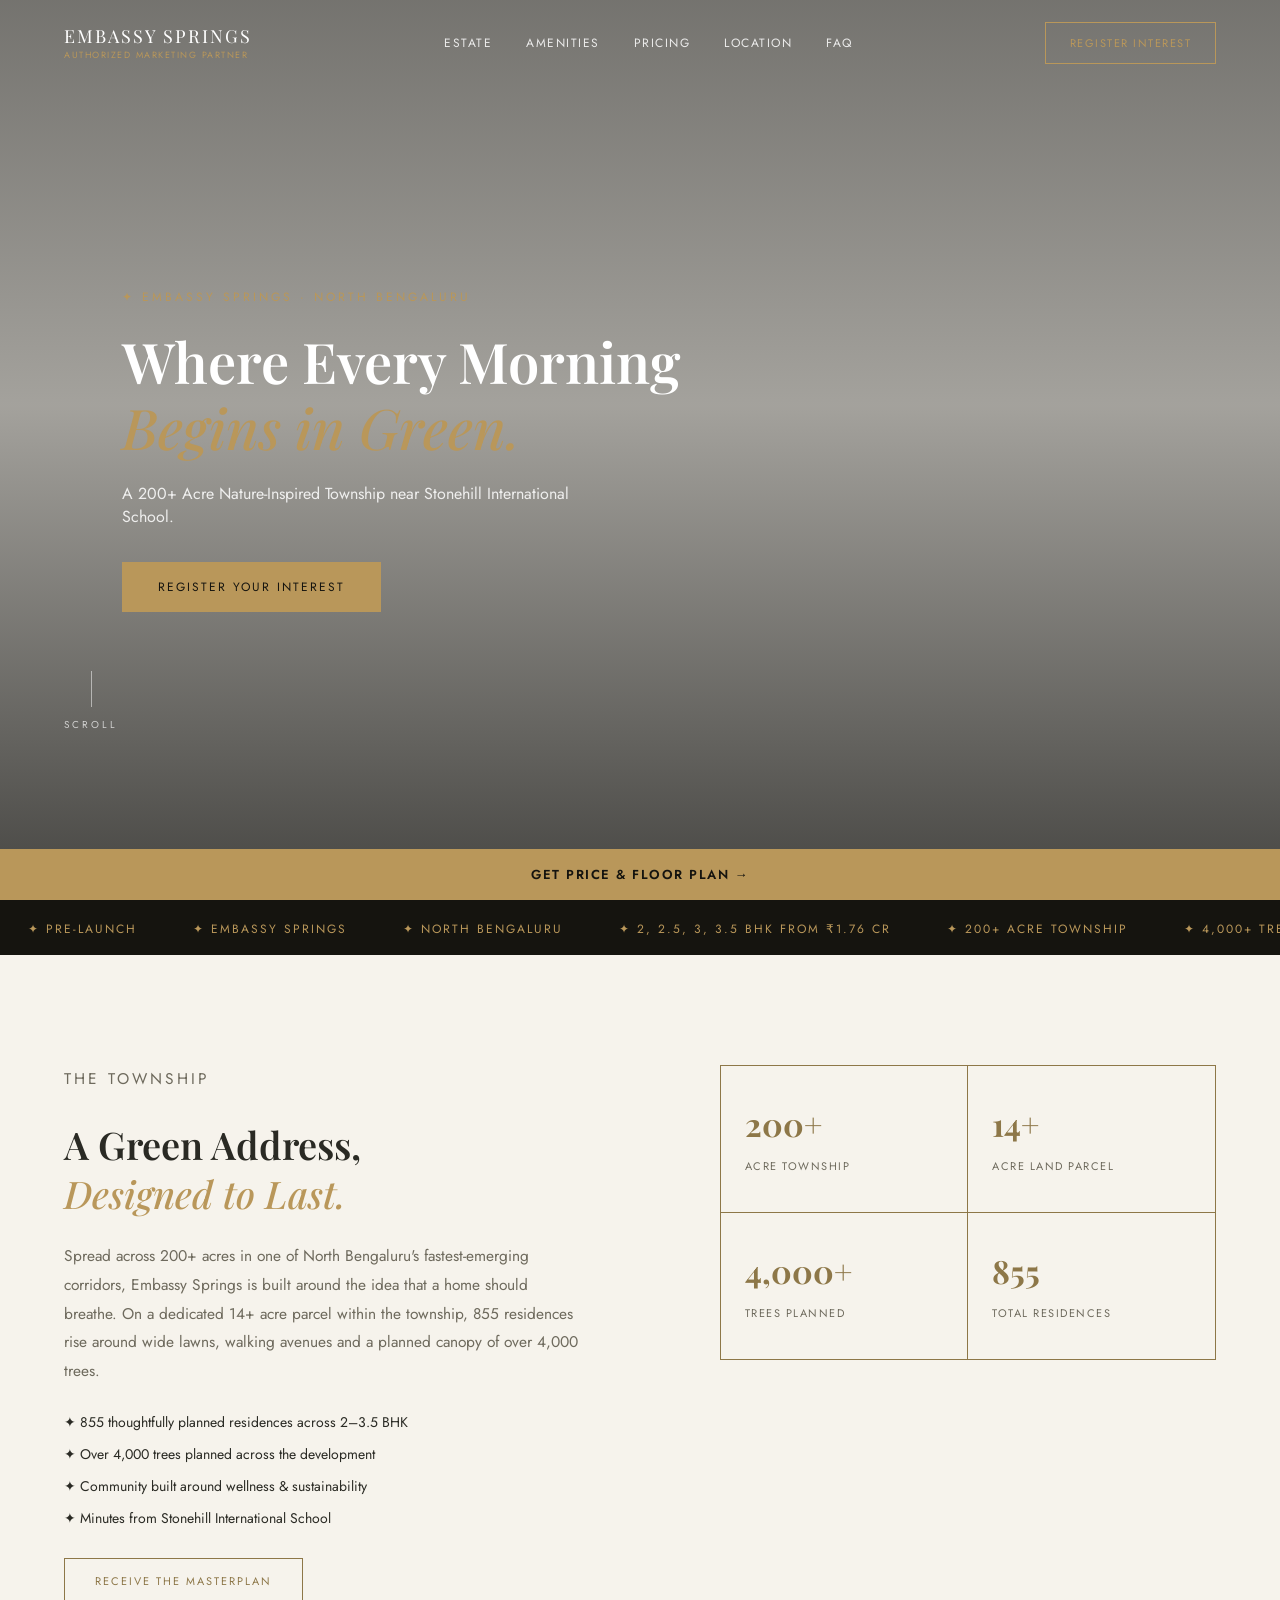
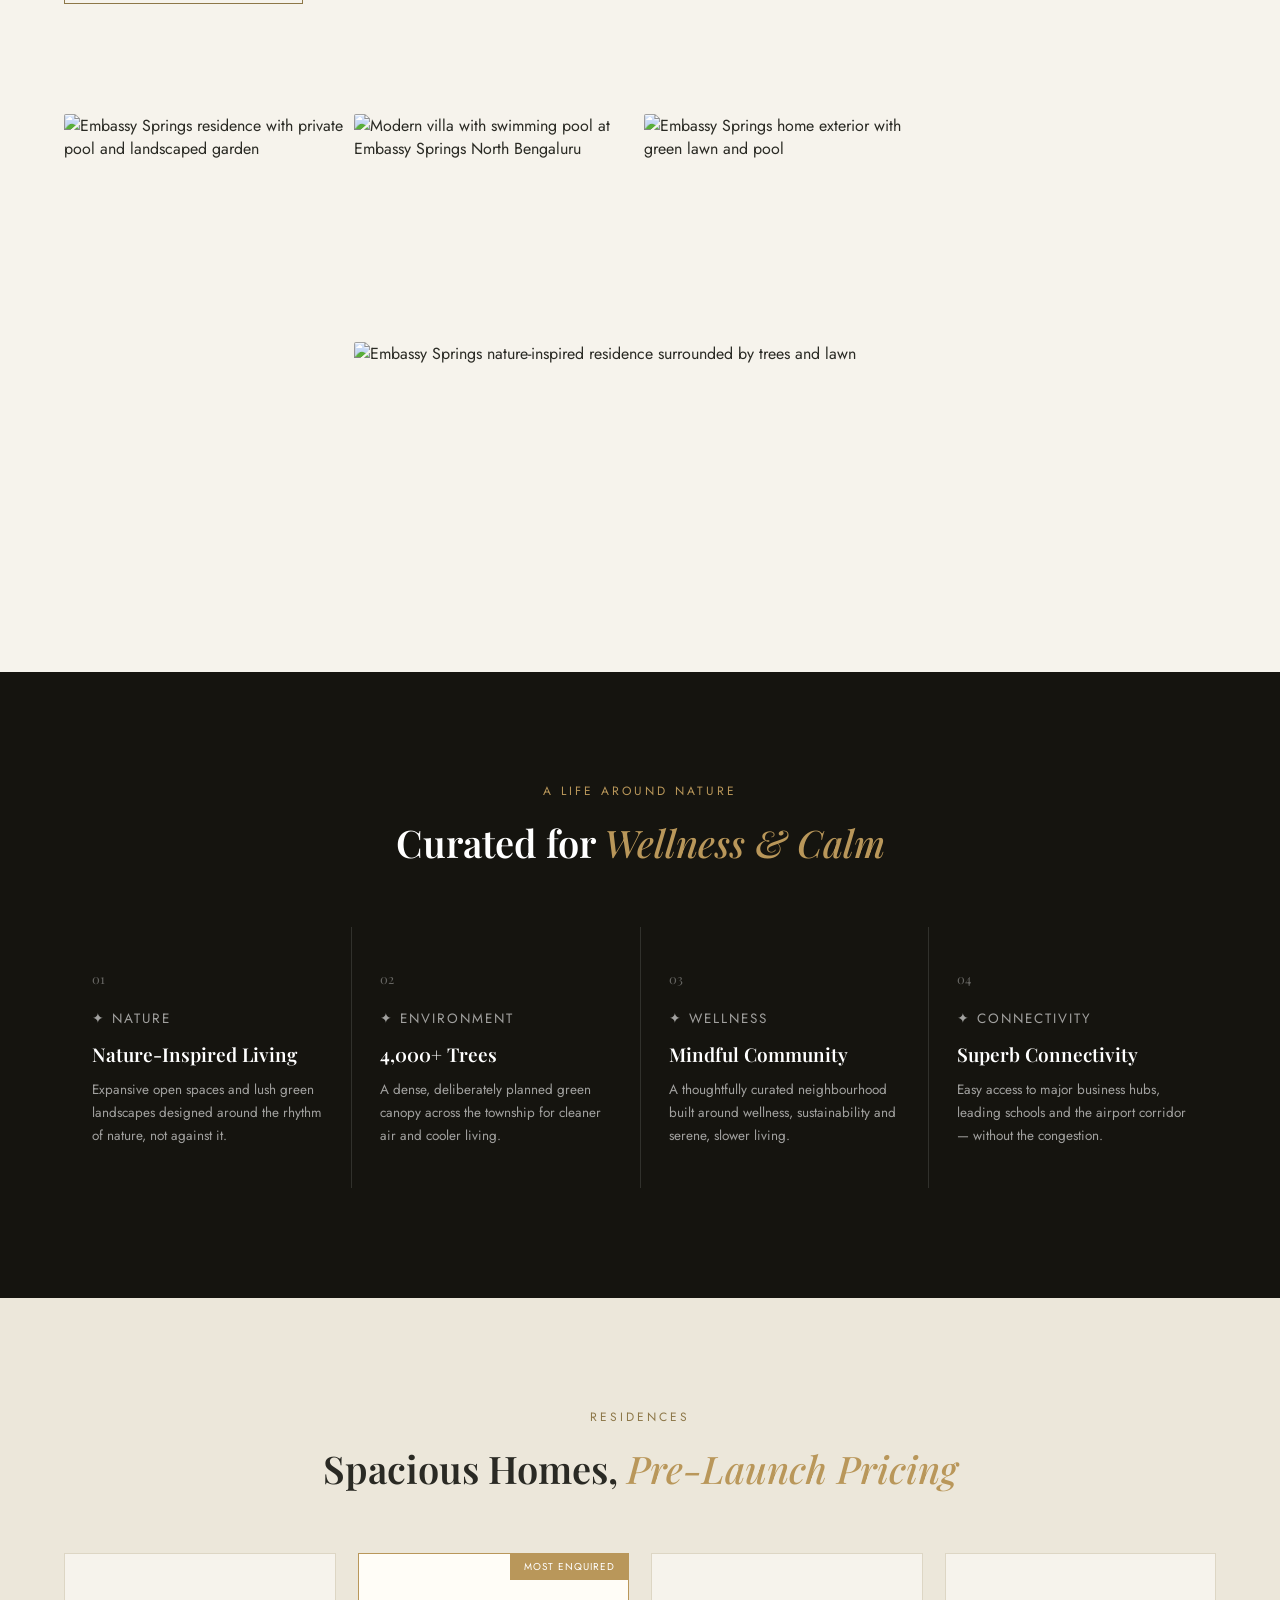
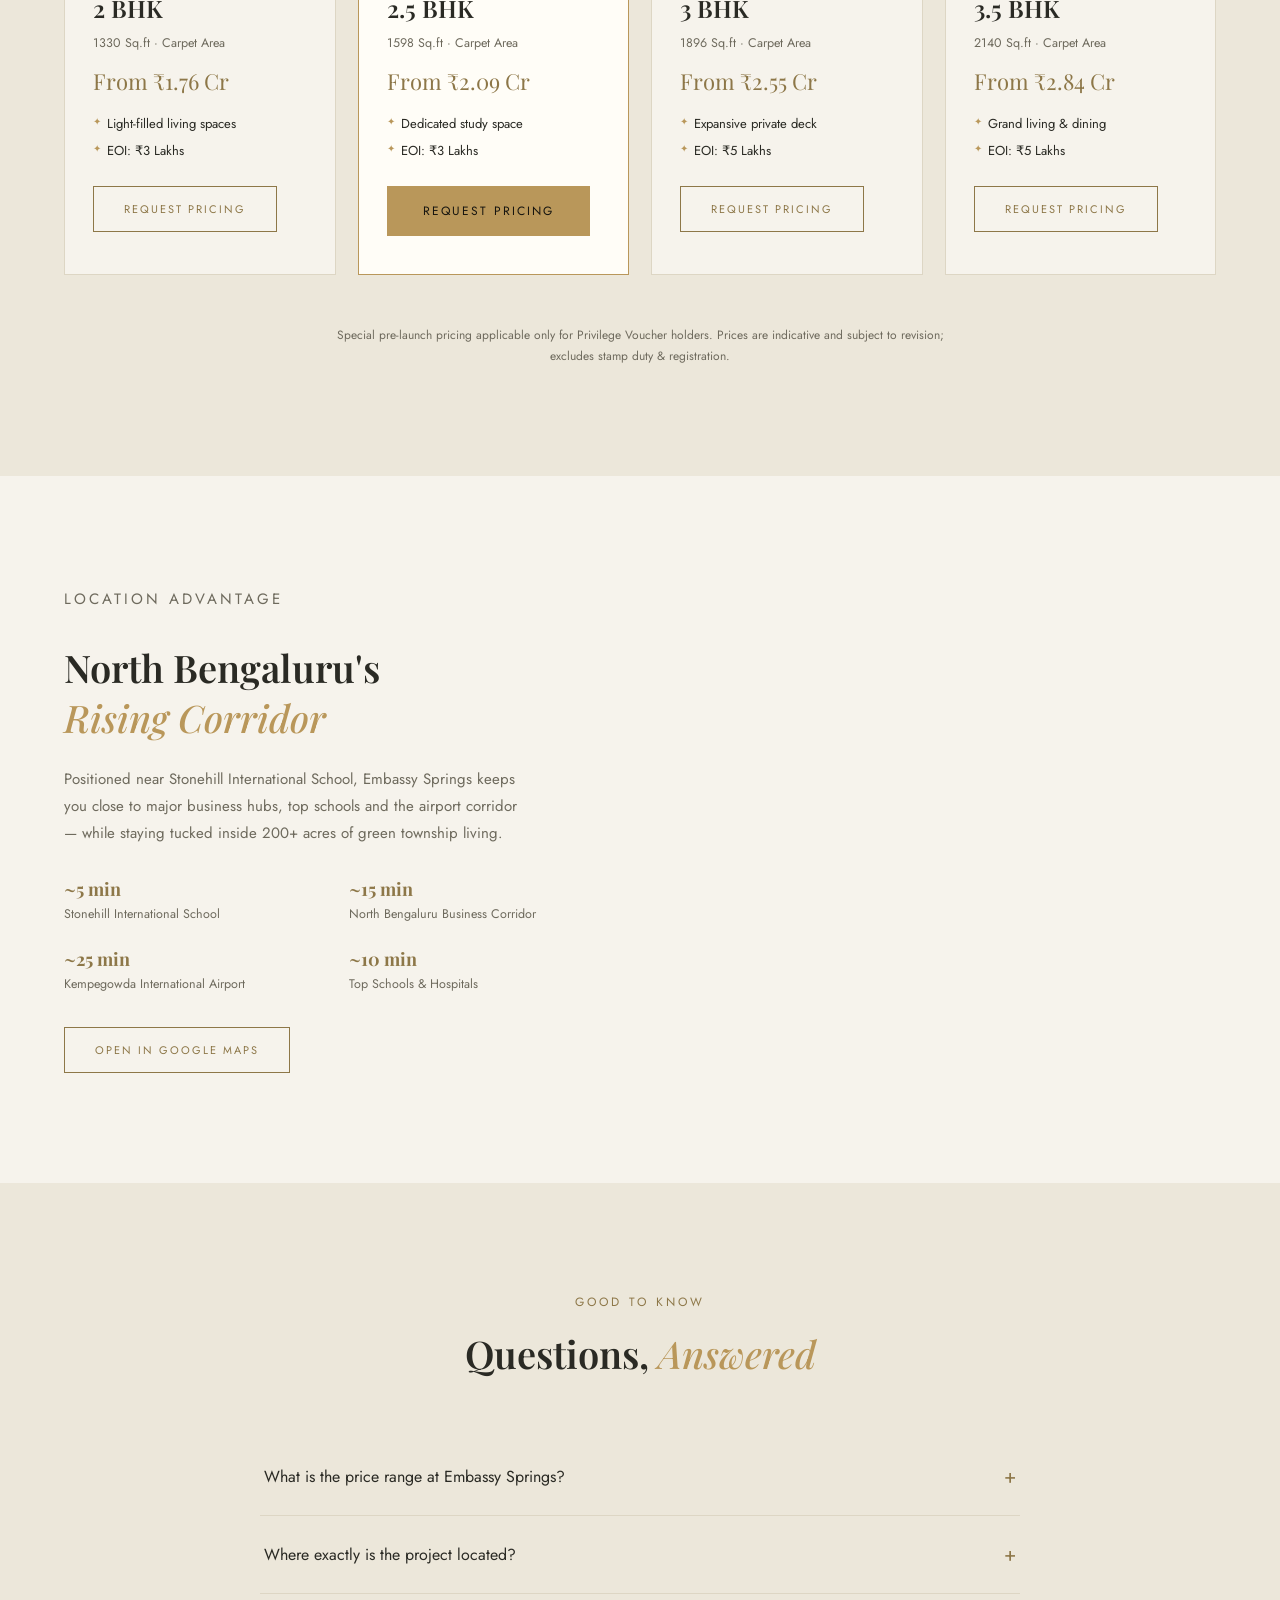
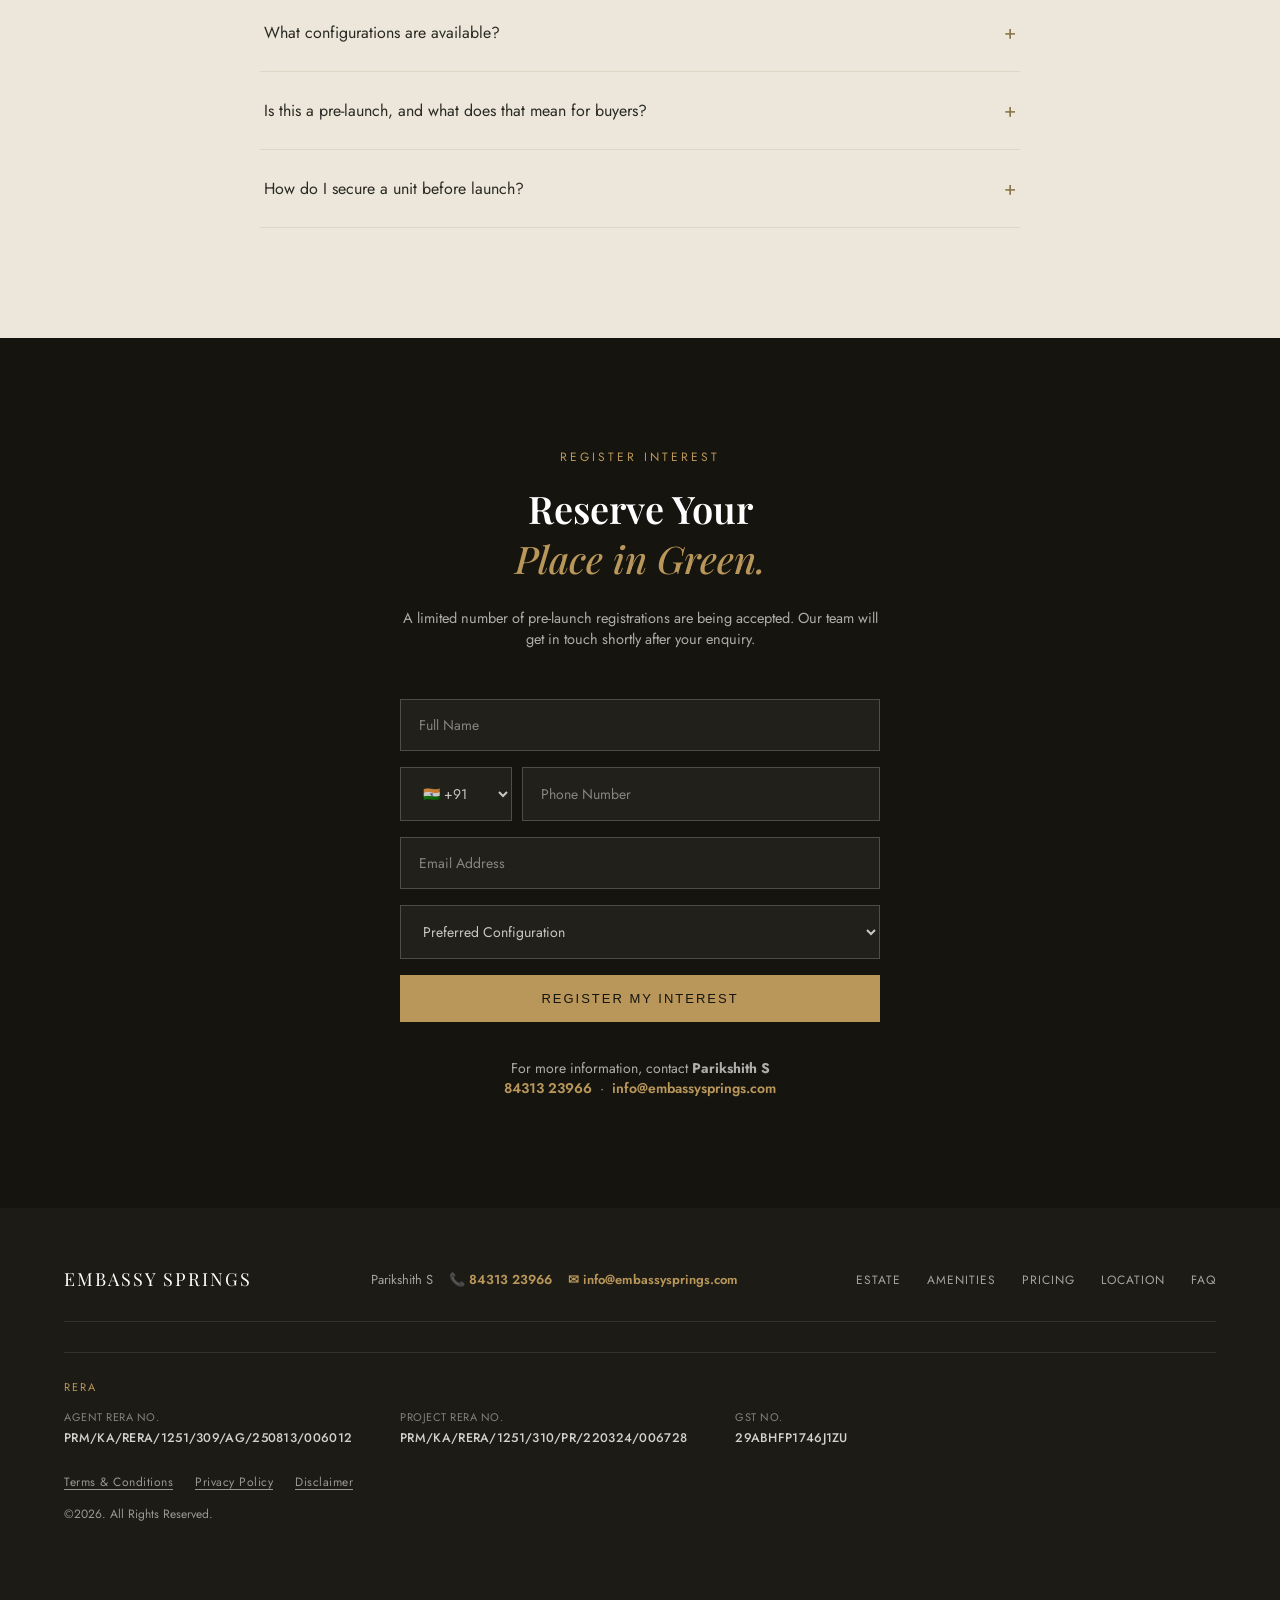
==== commit 55225751: "Remove long written disclaimer text from footer, keep link to disclaimer page" ====
--- a/index.html
+++ b/index.html
@@ -316,7 +316,6 @@
         <div><span>GST No.</span><strong>29ABHFP1746J1ZU</strong></div>
       </div>
     </div>
-    <p class="disclaimer">Disclaimer: This page is shared by an authorized marketing associate and is for informational purposes only; it is not an official developer communication. All renderings, images and layouts are indicative/conceptual. Prices, sizes and specifications are subject to change without notice. Please verify all details directly with the developer before making any purchase decision. The information provided, including brochures and marketing materials, is for informative reasons only and does not constitute a booking, selling, an offer for sale, or an invitation to buy a unit in any of the projects featured; neither the information nor the projects' compliance have been confirmed by RERA. Regarding the compliance actions taken against these projects, please refer to the official RERA website; this page is merely for informational purposes.</p>
     <div class="legal-links">
       <a href="terms.html">Terms &amp; Conditions</a>
       <a href="privacy.html">Privacy Policy</a>
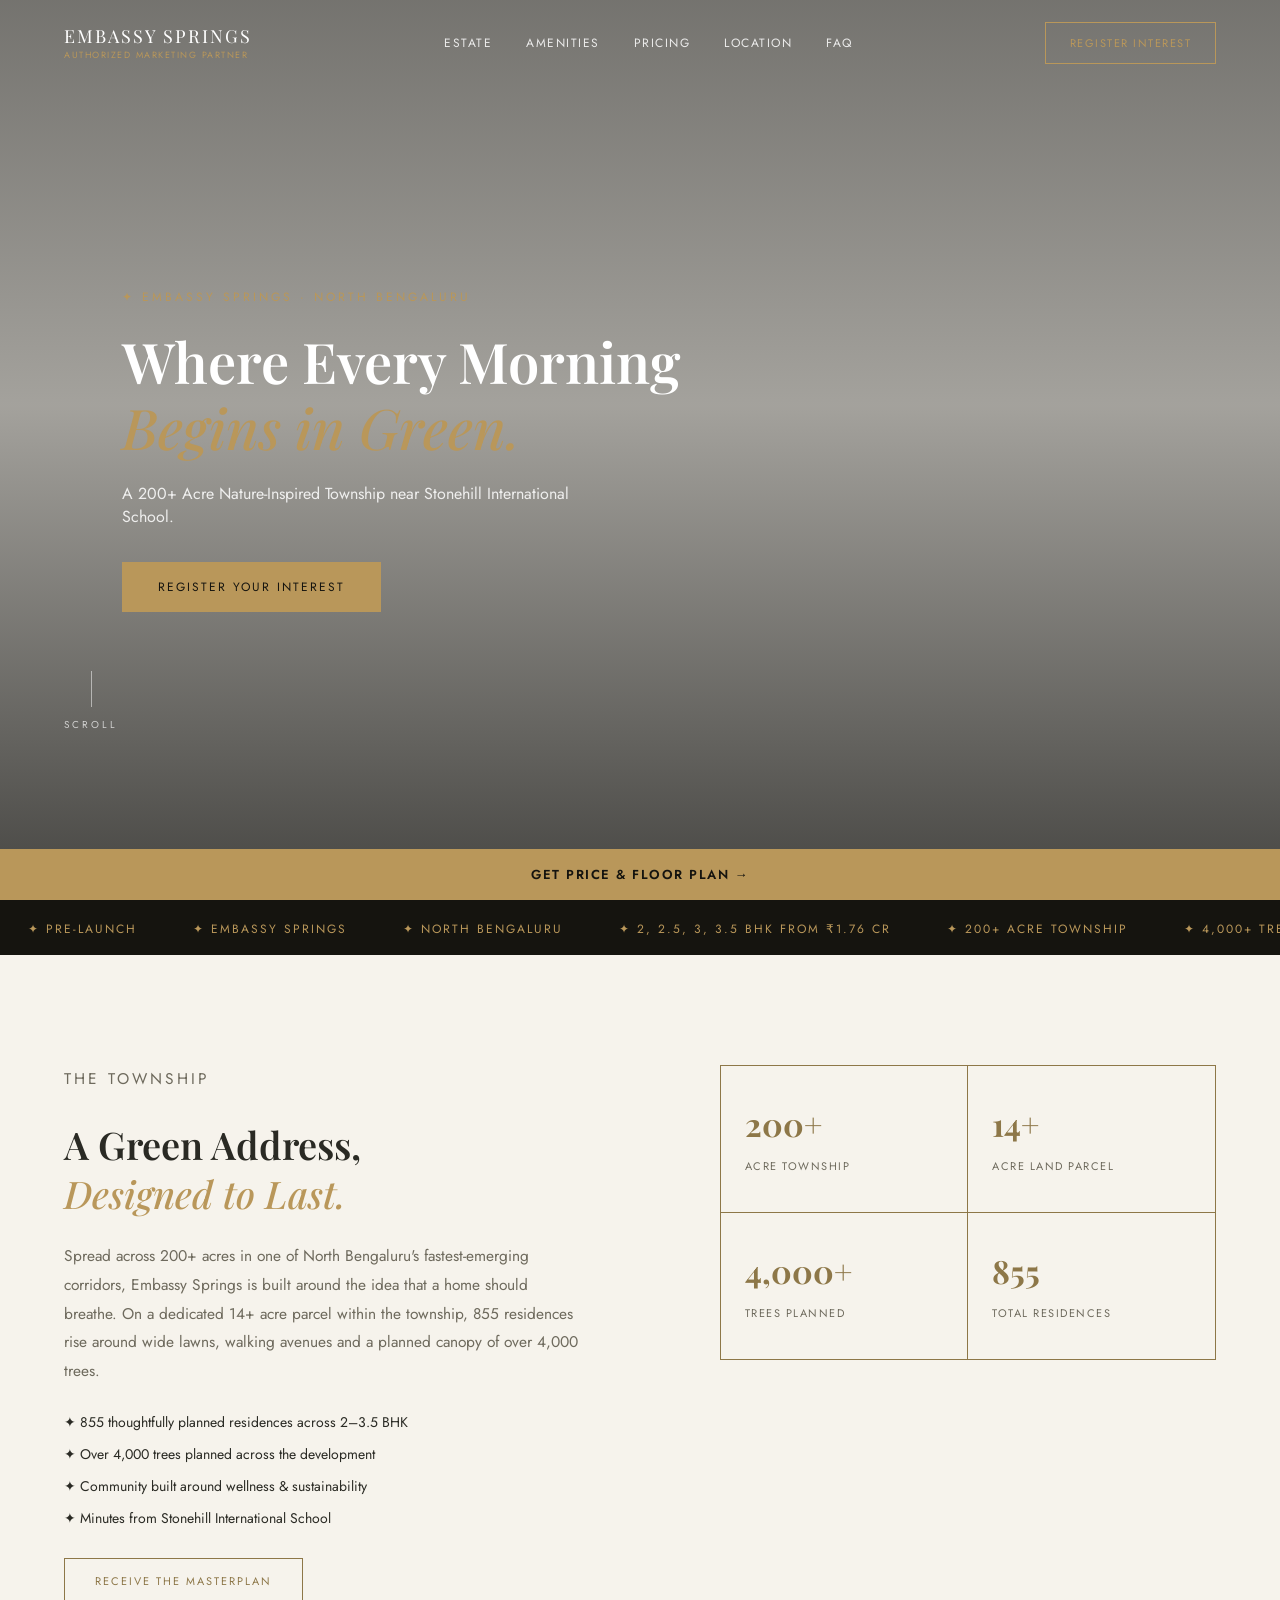
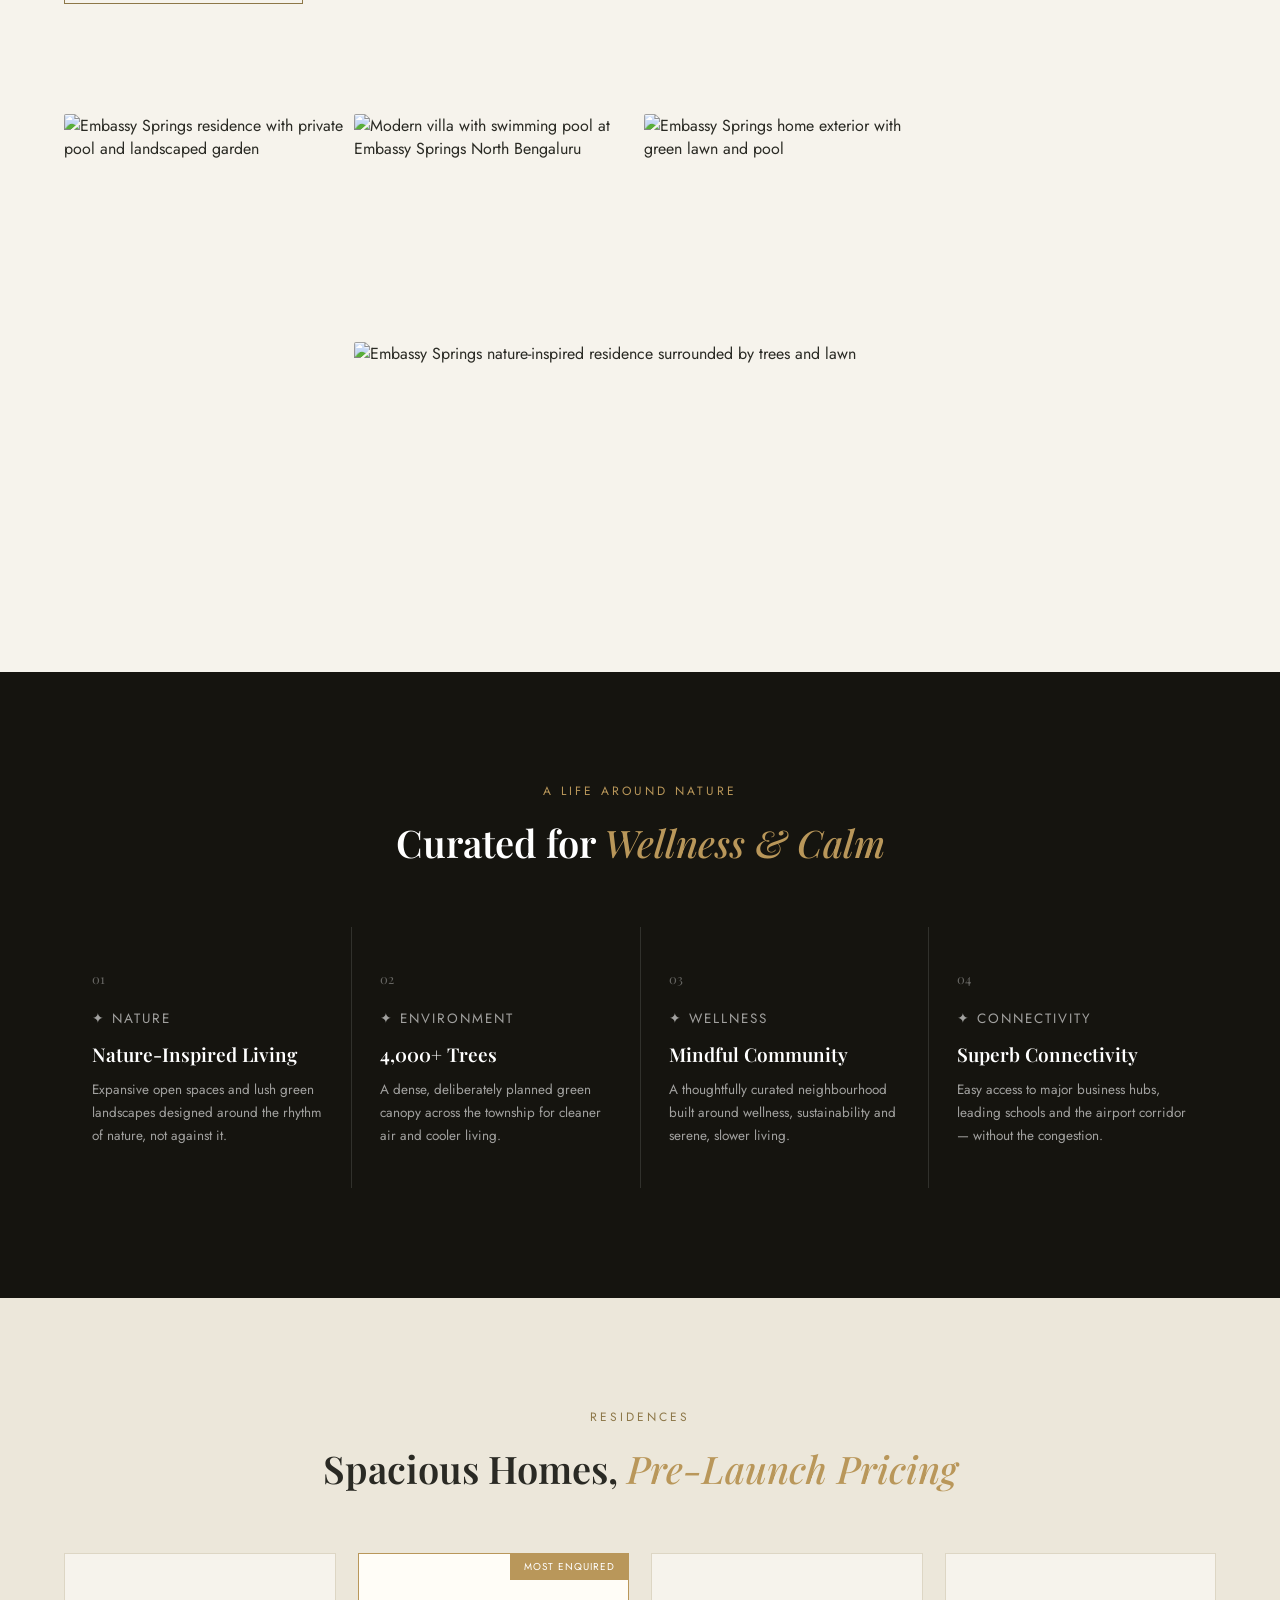
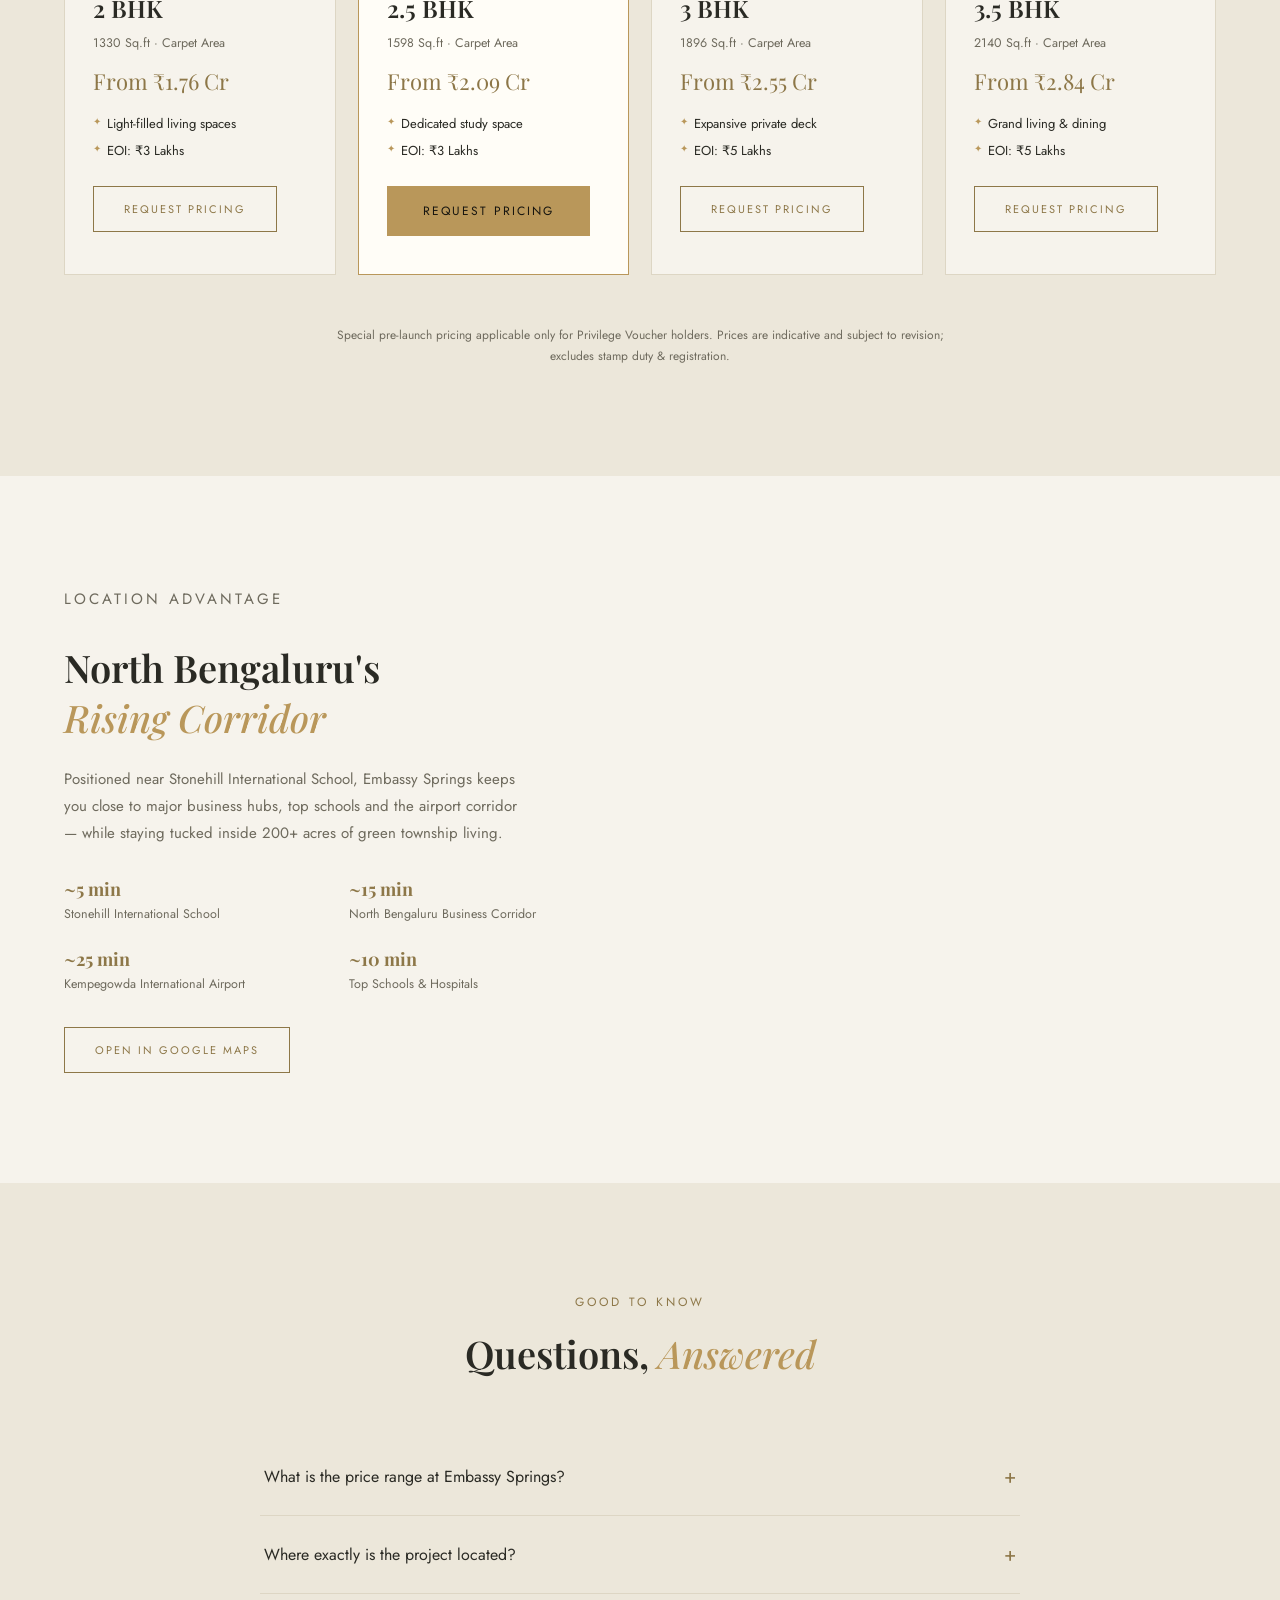
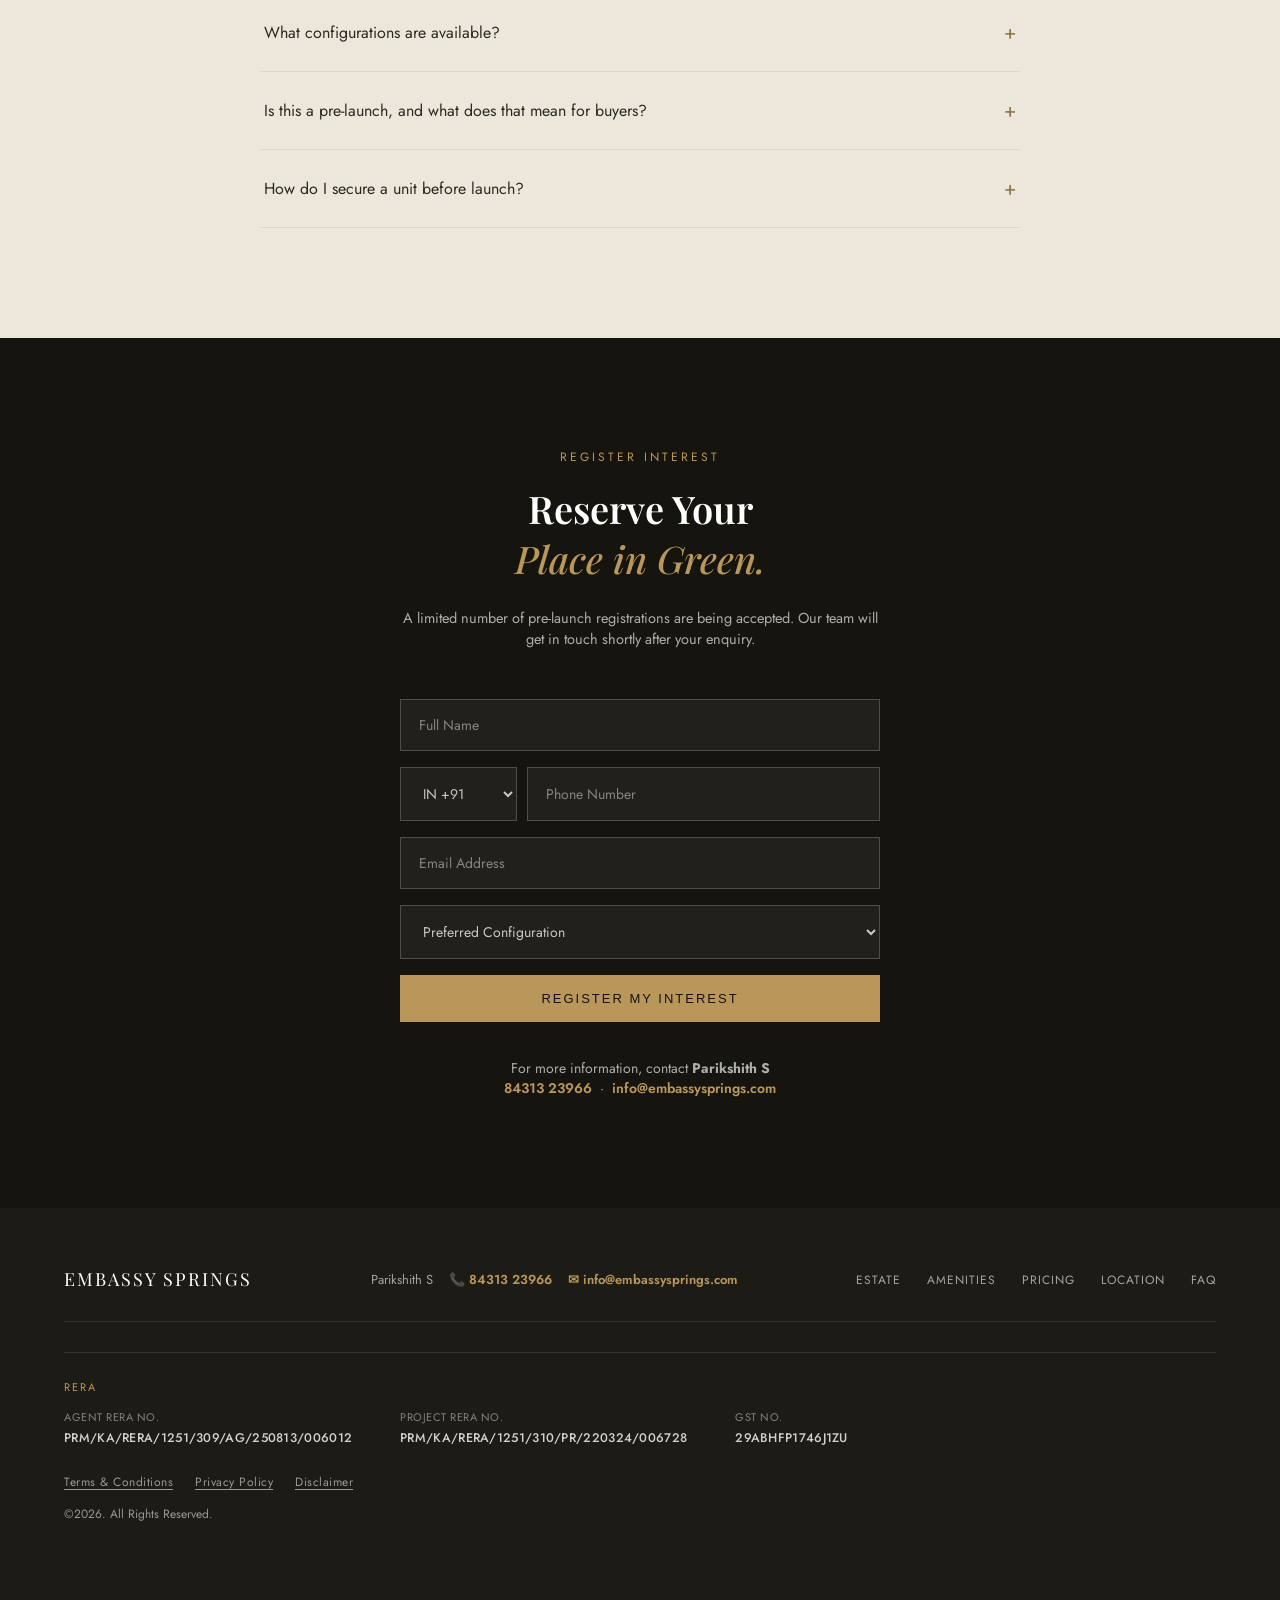
==== commit e14c2ae9: "Make country-code phone field more reliable Replaces flag emojis (which fail to render on Windows) w" ====
--- a/index.html
+++ b/index.html
@@ -256,22 +256,22 @@
     <form class="enquiry-form fade-up" onsubmit="return false;">
       <input type="text" placeholder="Full Name" required>
       <div class="phone-row">
-        <select class="country-code">
-          <option value="+91" selected>🇮🇳 +91</option>
-          <option value="+971">🇦🇪 +971</option>
-          <option value="+966">🇸🇦 +966</option>
-          <option value="+974">🇶🇦 +974</option>
-          <option value="+968">🇴🇲 +968</option>
-          <option value="+973">🇧🇭 +973</option>
-          <option value="+965">🇰🇼 +965</option>
-          <option value="+1">🇺🇸 +1</option>
-          <option value="+44">🇬🇧 +44</option>
-          <option value="+65">🇸🇬 +65</option>
-          <option value="+61">🇦🇺 +61</option>
-          <option value="+49">🇩🇪 +49</option>
-          <option value="+33">🇫🇷 +33</option>
-          <option value="+81">🇯🇵 +81</option>
-          <option value="+86">🇨🇳 +86</option>
+        <select class="country-code" name="country-code" aria-label="Country code">
+          <option value="+91" selected>IN +91</option>
+          <option value="+971">AE +971</option>
+          <option value="+966">SA +966</option>
+          <option value="+974">QA +974</option>
+          <option value="+968">OM +968</option>
+          <option value="+973">BH +973</option>
+          <option value="+965">KW +965</option>
+          <option value="+1">US +1</option>
+          <option value="+44">UK +44</option>
+          <option value="+65">SG +65</option>
+          <option value="+61">AU +61</option>
+          <option value="+49">DE +49</option>
+          <option value="+33">FR +33</option>
+          <option value="+81">JP +81</option>
+          <option value="+86">CN +86</option>
         </select>
         <input type="tel" placeholder="Phone Number" required>
       </div>
--- a/style.css
+++ b/style.css
@@ -493,10 +493,11 @@
   font-size: 14px;
 }
 .enquiry-form input::placeholder { color: rgba(255,255,255,0.45); }
-.enquiry-form select { color: rgba(255,255,255,0.75); }
+.enquiry-form select { color: rgba(255,255,255,0.75); cursor: pointer; }
+.enquiry-form select option { color: #1a1a1a; background: #fff; }
 .phone-row { display: flex; gap: 10px; }
-.country-code { flex: 0 0 110px; padding: 15px 8px; }
-.phone-row input { flex: 1; }
+.country-code { flex: 0 0 100px; padding: 15px 8px; cursor: pointer; }
+.phone-row input { flex: 1; min-width: 0; }
 .enquiry-form button {
   background: var(--gold);
   color: var(--black);
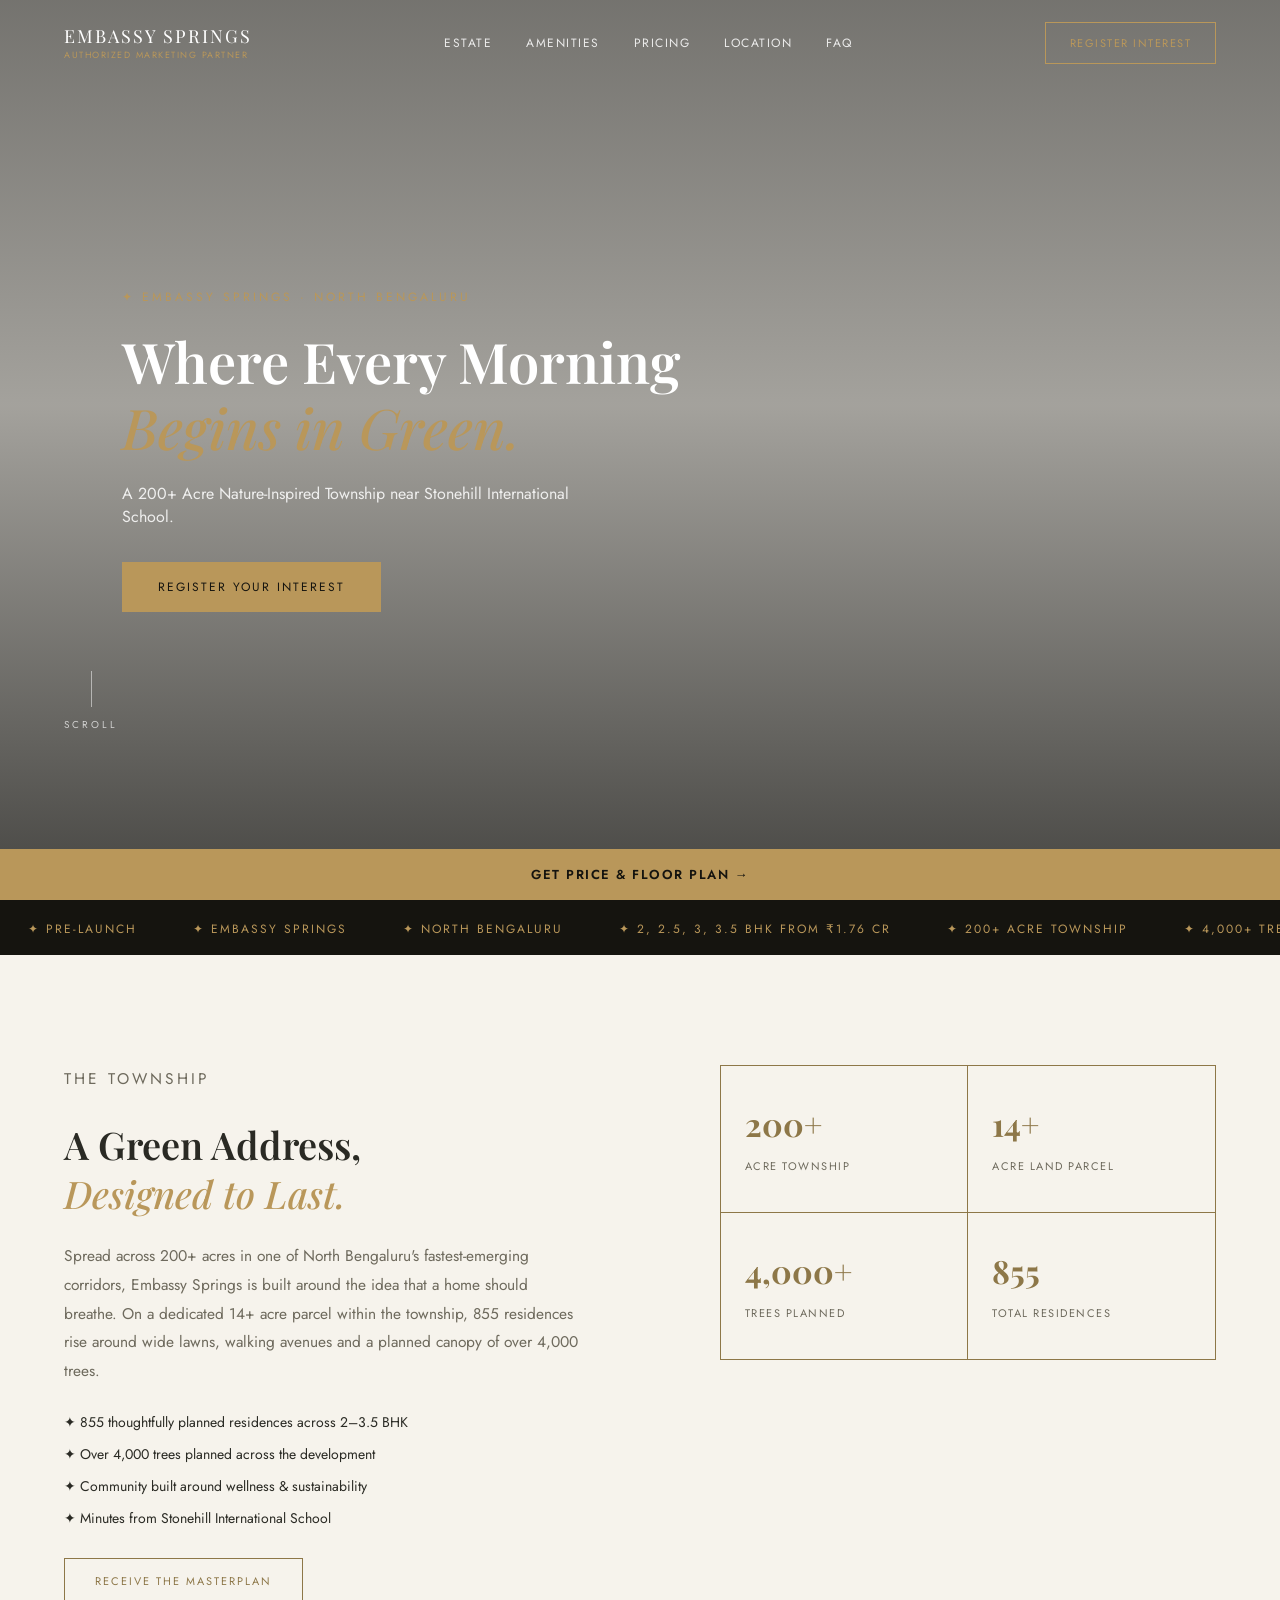
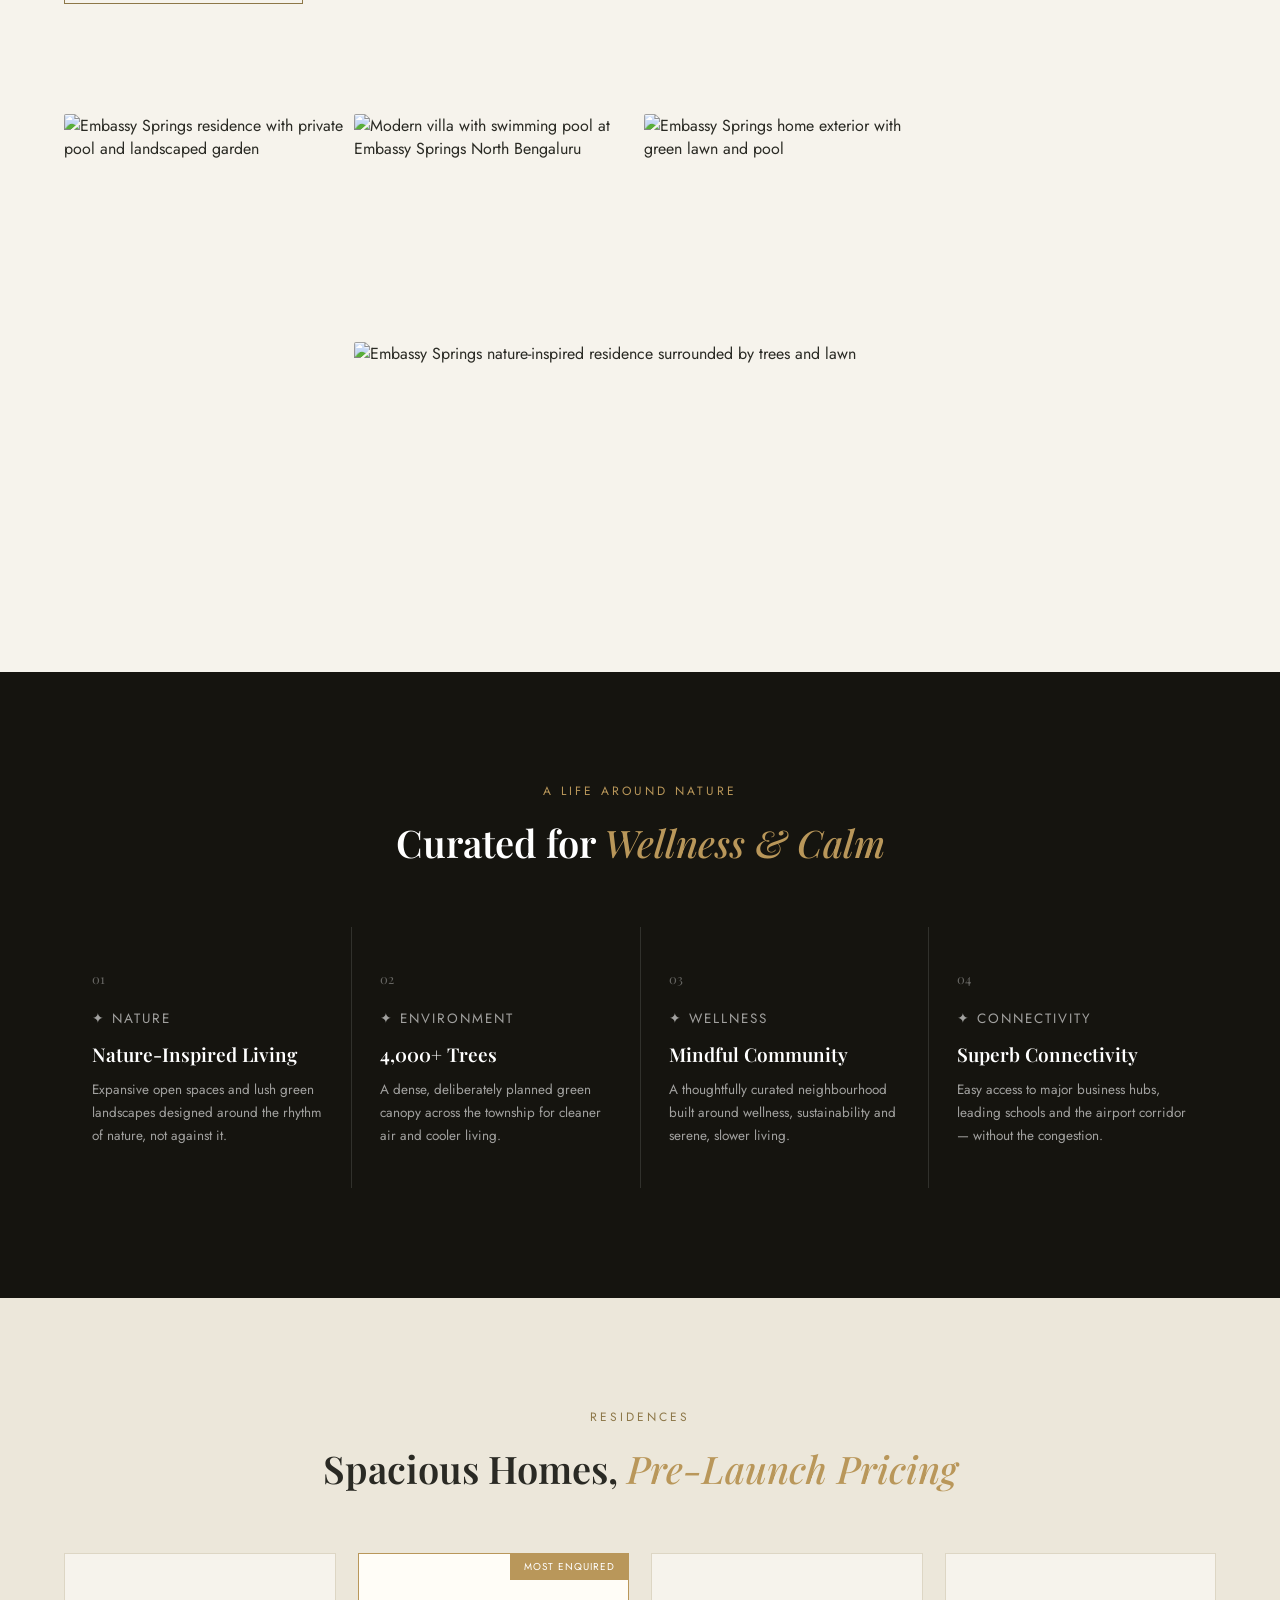
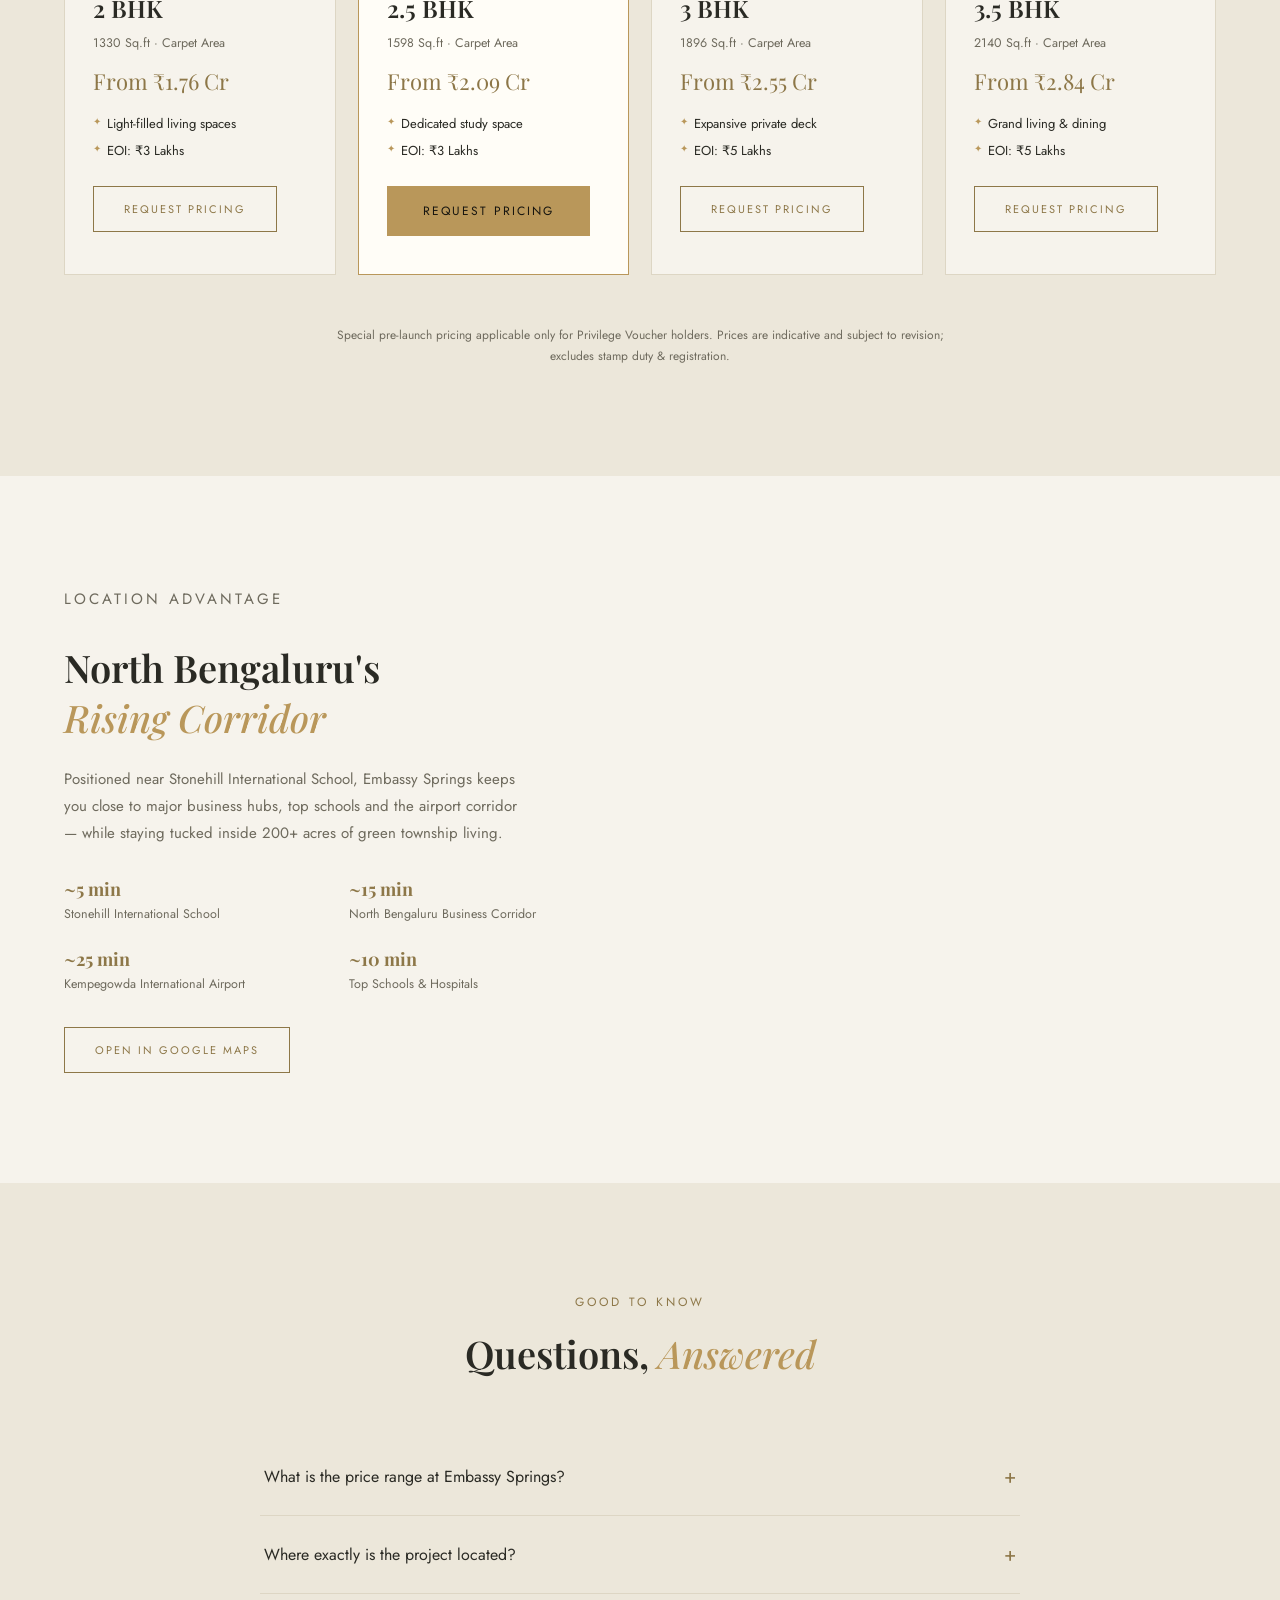
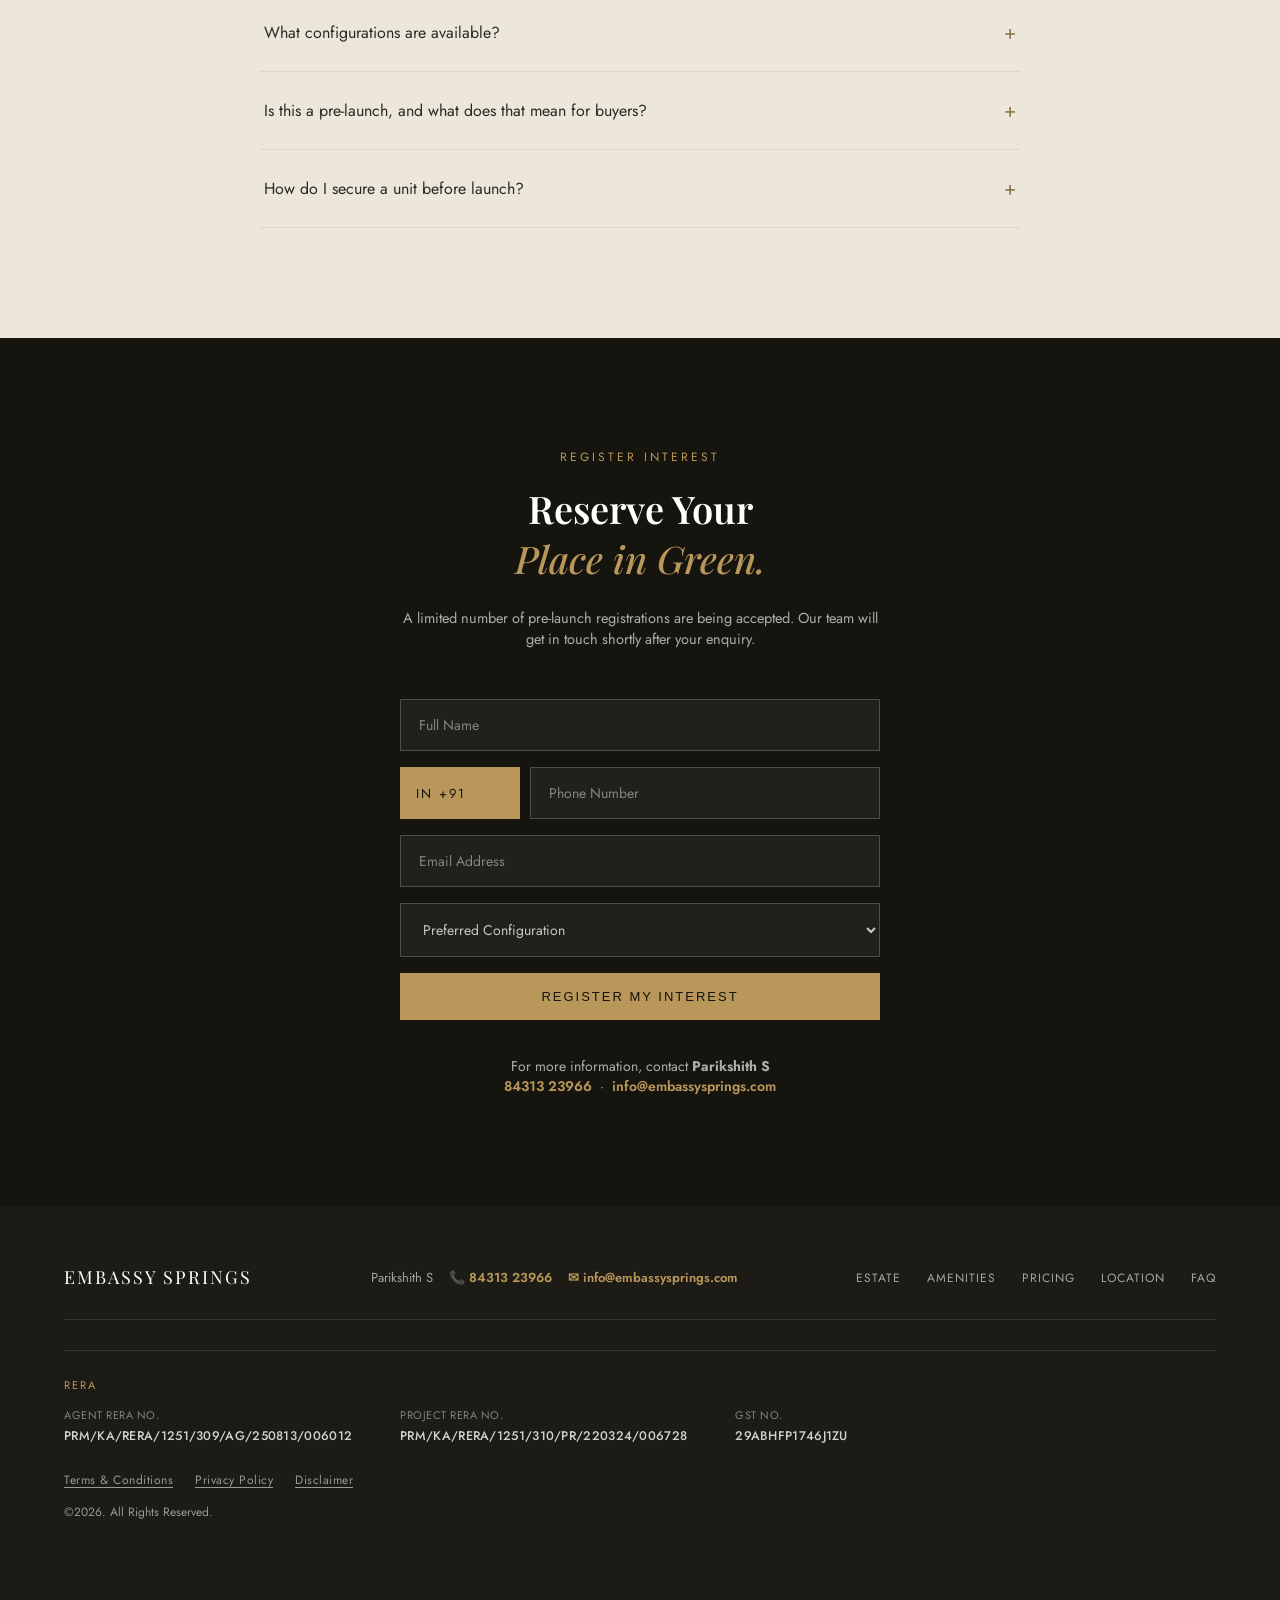
==== commit 2a36634e: "Replace country-code select with a searchable dropdown listing all countries Native <select> element" ====
--- a/index.html
+++ b/index.html
@@ -256,23 +256,17 @@
     <form class="enquiry-form fade-up" onsubmit="return false;">
       <input type="text" placeholder="Full Name" required>
       <div class="phone-row">
-        <select class="country-code" name="country-code" aria-label="Country code">
-          <option value="+91" selected>IN +91</option>
-          <option value="+971">AE +971</option>
-          <option value="+966">SA +966</option>
-          <option value="+974">QA +974</option>
-          <option value="+968">OM +968</option>
-          <option value="+973">BH +973</option>
-          <option value="+965">KW +965</option>
-          <option value="+1">US +1</option>
-          <option value="+44">UK +44</option>
-          <option value="+65">SG +65</option>
-          <option value="+61">AU +61</option>
-          <option value="+49">DE +49</option>
-          <option value="+33">FR +33</option>
-          <option value="+81">JP +81</option>
-          <option value="+86">CN +86</option>
-        </select>
+        <div class="cc-select" id="ccSelect">
+          <button type="button" class="cc-trigger" aria-haspopup="listbox" aria-expanded="false">
+            <span class="cc-trigger-text">IN +91</span>
+            <span class="cc-arrow">▾</span>
+          </button>
+          <input type="hidden" name="country_code" id="ccValue" value="+91">
+          <div class="cc-dropdown">
+            <input type="text" class="cc-search" placeholder="Search country or code…" autocomplete="off">
+            <ul class="cc-list" role="listbox"></ul>
+          </div>
+        </div>
         <input type="tel" placeholder="Phone Number" required>
       </div>
       <input type="email" placeholder="Email Address" required>
--- a/style.css
+++ b/style.css
@@ -495,9 +495,82 @@
 .enquiry-form input::placeholder { color: rgba(255,255,255,0.45); }
 .enquiry-form select { color: rgba(255,255,255,0.75); cursor: pointer; }
 .enquiry-form select option { color: #1a1a1a; background: #fff; }
-.phone-row { display: flex; gap: 10px; }
-.country-code { flex: 0 0 100px; padding: 15px 8px; cursor: pointer; }
+.phone-row { display: flex; gap: 10px; position: relative; }
 .phone-row input { flex: 1; min-width: 0; }
+
+/* Custom searchable country-code select */
+.cc-select { position: relative; flex: 0 0 120px; }
+.cc-trigger {
+  width: 100%;
+  height: 100%;
+  background: rgba(255,255,255,0.05);
+  border: 1px solid rgba(255,255,255,0.2);
+  color: #fff;
+  padding: 15px 10px;
+  font-family: 'Jost', sans-serif;
+  font-size: 14px;
+  display: flex;
+  align-items: center;
+  justify-content: space-between;
+  gap: 6px;
+  cursor: pointer;
+}
+.cc-trigger:hover { border-color: rgba(255,255,255,0.4); }
+.cc-arrow { font-size: 10px; color: var(--gold); transition: transform 0.25s ease; }
+.cc-select.open .cc-arrow { transform: rotate(180deg); }
+
+.cc-dropdown {
+  display: none;
+  position: absolute;
+  top: calc(100% + 8px);
+  left: 0;
+  width: 280px;
+  max-width: 80vw;
+  background: var(--black-soft);
+  border: 1px solid rgba(255,255,255,0.15);
+  border-radius: 6px;
+  box-shadow: 0 20px 50px rgba(0,0,0,0.5);
+  z-index: 50;
+  overflow: hidden;
+}
+.cc-select.open .cc-dropdown { display: block; }
+
+.cc-search {
+  width: 100%;
+  padding: 14px 16px;
+  background: rgba(255,255,255,0.04);
+  border: none;
+  border-bottom: 1px solid rgba(255,255,255,0.12);
+  color: #fff;
+  font-family: 'Jost', sans-serif;
+  font-size: 14px;
+  outline: none;
+}
+.cc-search::placeholder { color: rgba(255,255,255,0.4); }
+
+.cc-list {
+  list-style: none;
+  max-height: 260px;
+  overflow-y: auto;
+  padding: 6px 0;
+}
+.cc-list li {
+  display: flex;
+  justify-content: space-between;
+  gap: 12px;
+  padding: 11px 16px;
+  font-size: 13.5px;
+  color: rgba(255,255,255,0.85);
+  cursor: pointer;
+}
+.cc-list li:hover { background: rgba(185,151,90,0.15); color: #fff; }
+.cc-item-name { white-space: nowrap; overflow: hidden; text-overflow: ellipsis; }
+.cc-item-code { color: var(--gold); flex-shrink: 0; }
+.cc-empty { color: rgba(255,255,255,0.45); cursor: default; justify-content: center; }
+.cc-empty:hover { background: none; }
+
+.cc-list::-webkit-scrollbar { width: 6px; }
+.cc-list::-webkit-scrollbar-thumb { background: rgba(255,255,255,0.2); border-radius: 3px; }
 .enquiry-form button {
   background: var(--gold);
   color: var(--black);
@@ -608,6 +681,10 @@
   .logo { font-size: 15px; }
   .logo span { font-size: 8px; }
 
+  .cc-select { flex: 0 0 100px; }
+  .cc-trigger { padding: 13px 8px; font-size: 13px; }
+  .cc-dropdown { width: 260px; }
+
   .hero-content { padding: 0 6%; }
   .eyebrow { font-size: 10.5px; margin-bottom: 16px; }
   .hero h1 { font-size: 32px; line-height: 1.22; margin-bottom: 16px; }
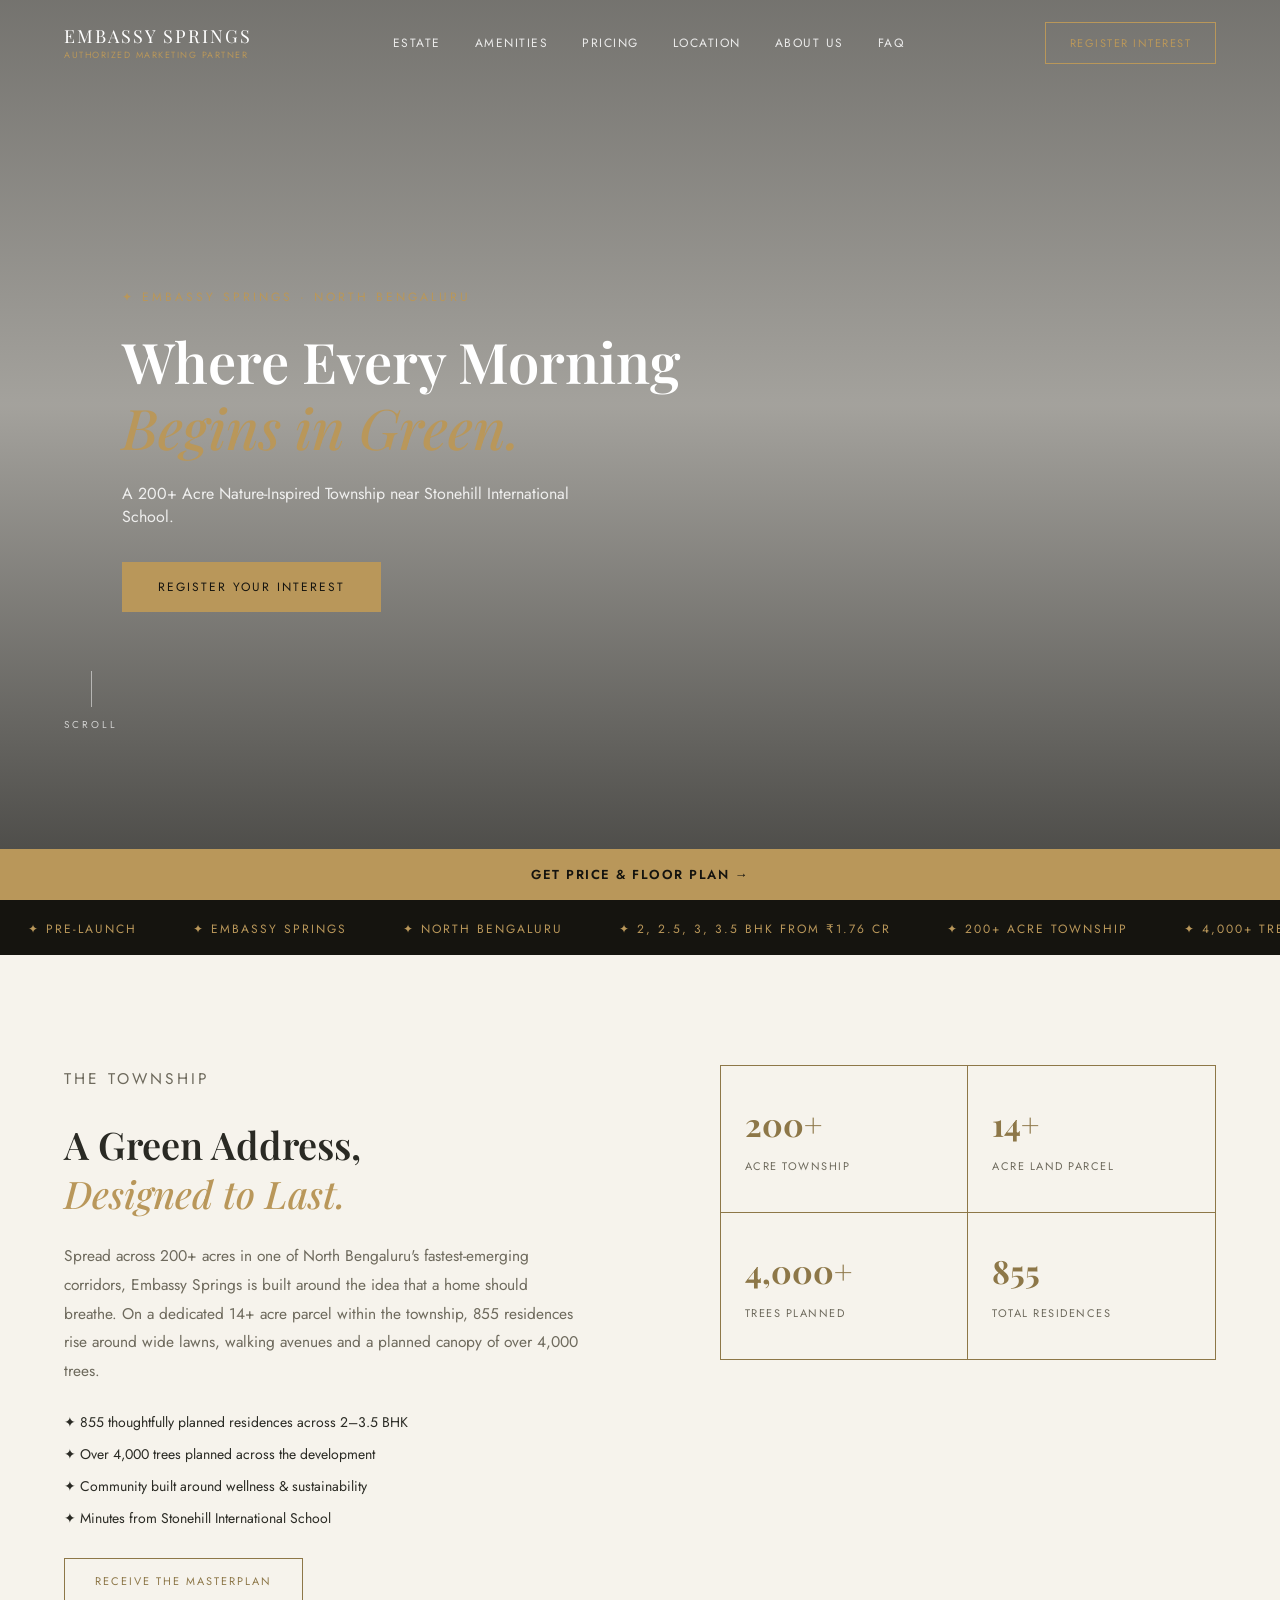
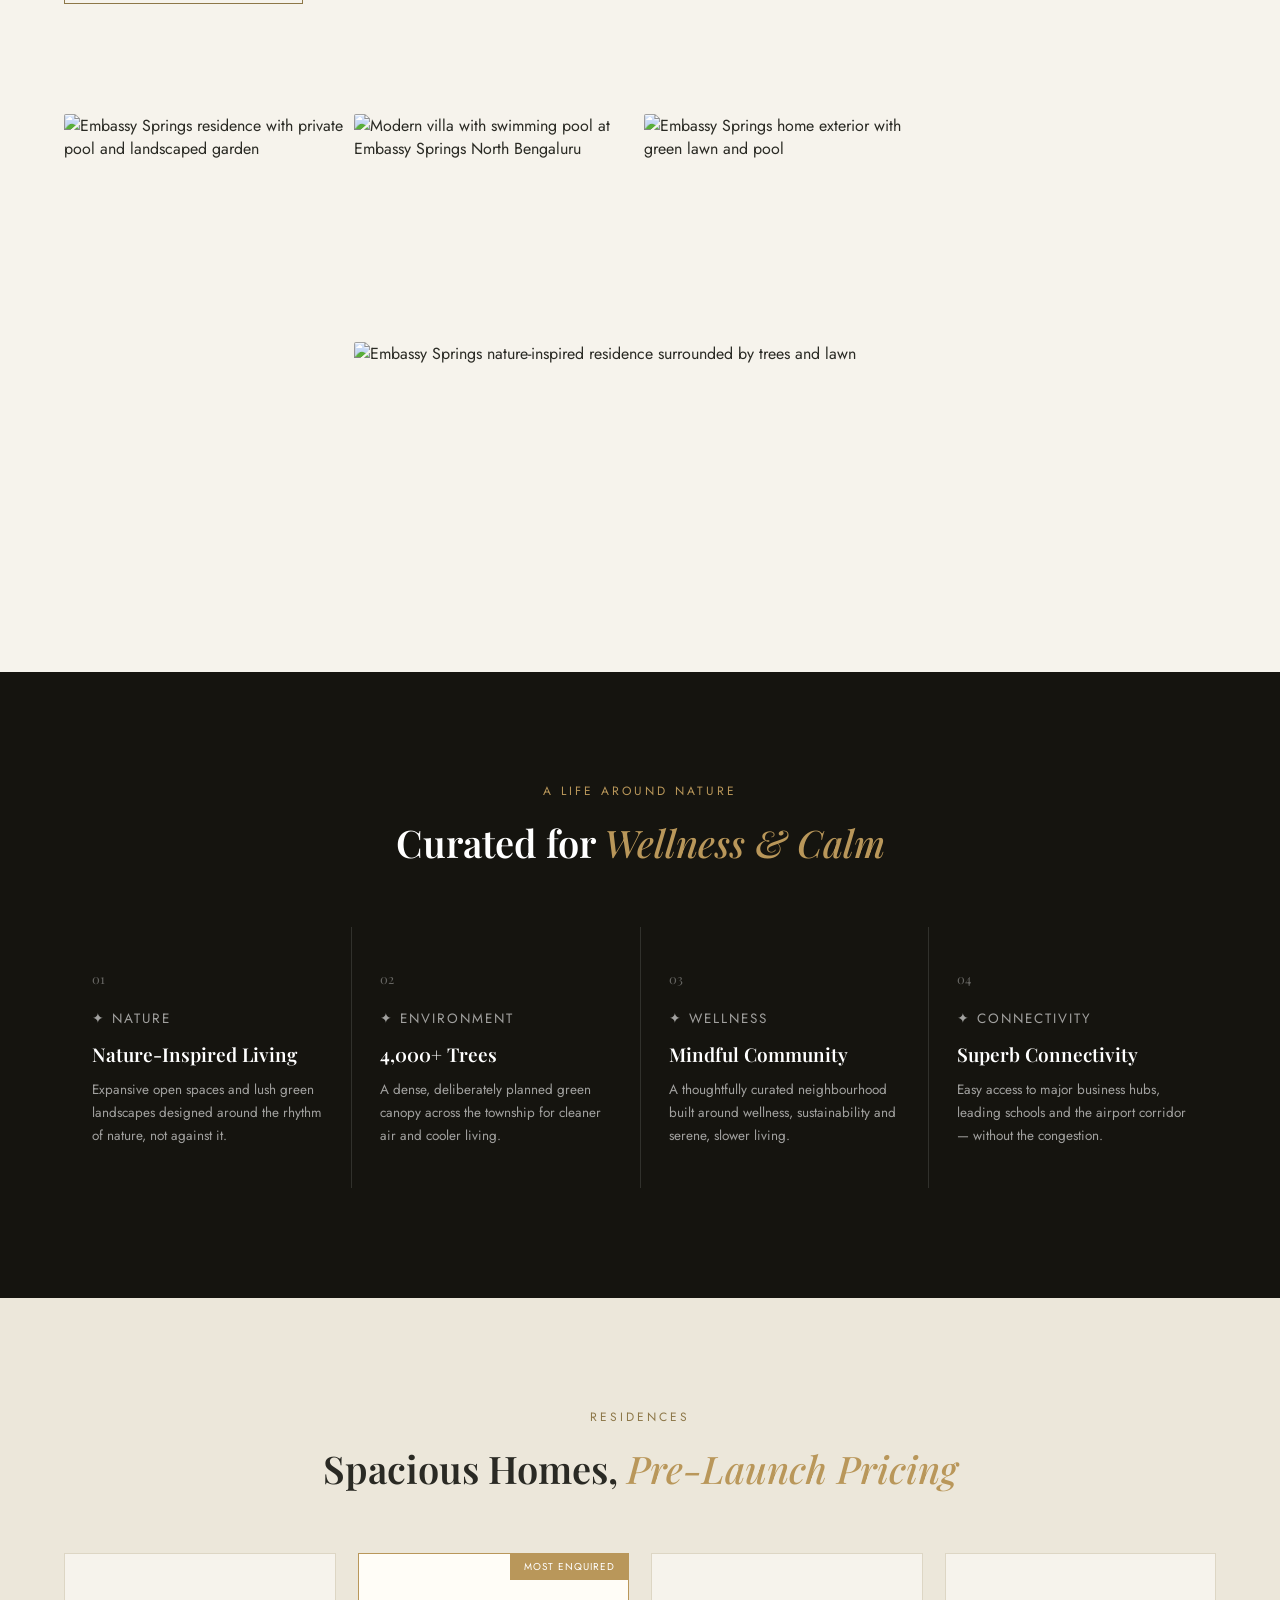
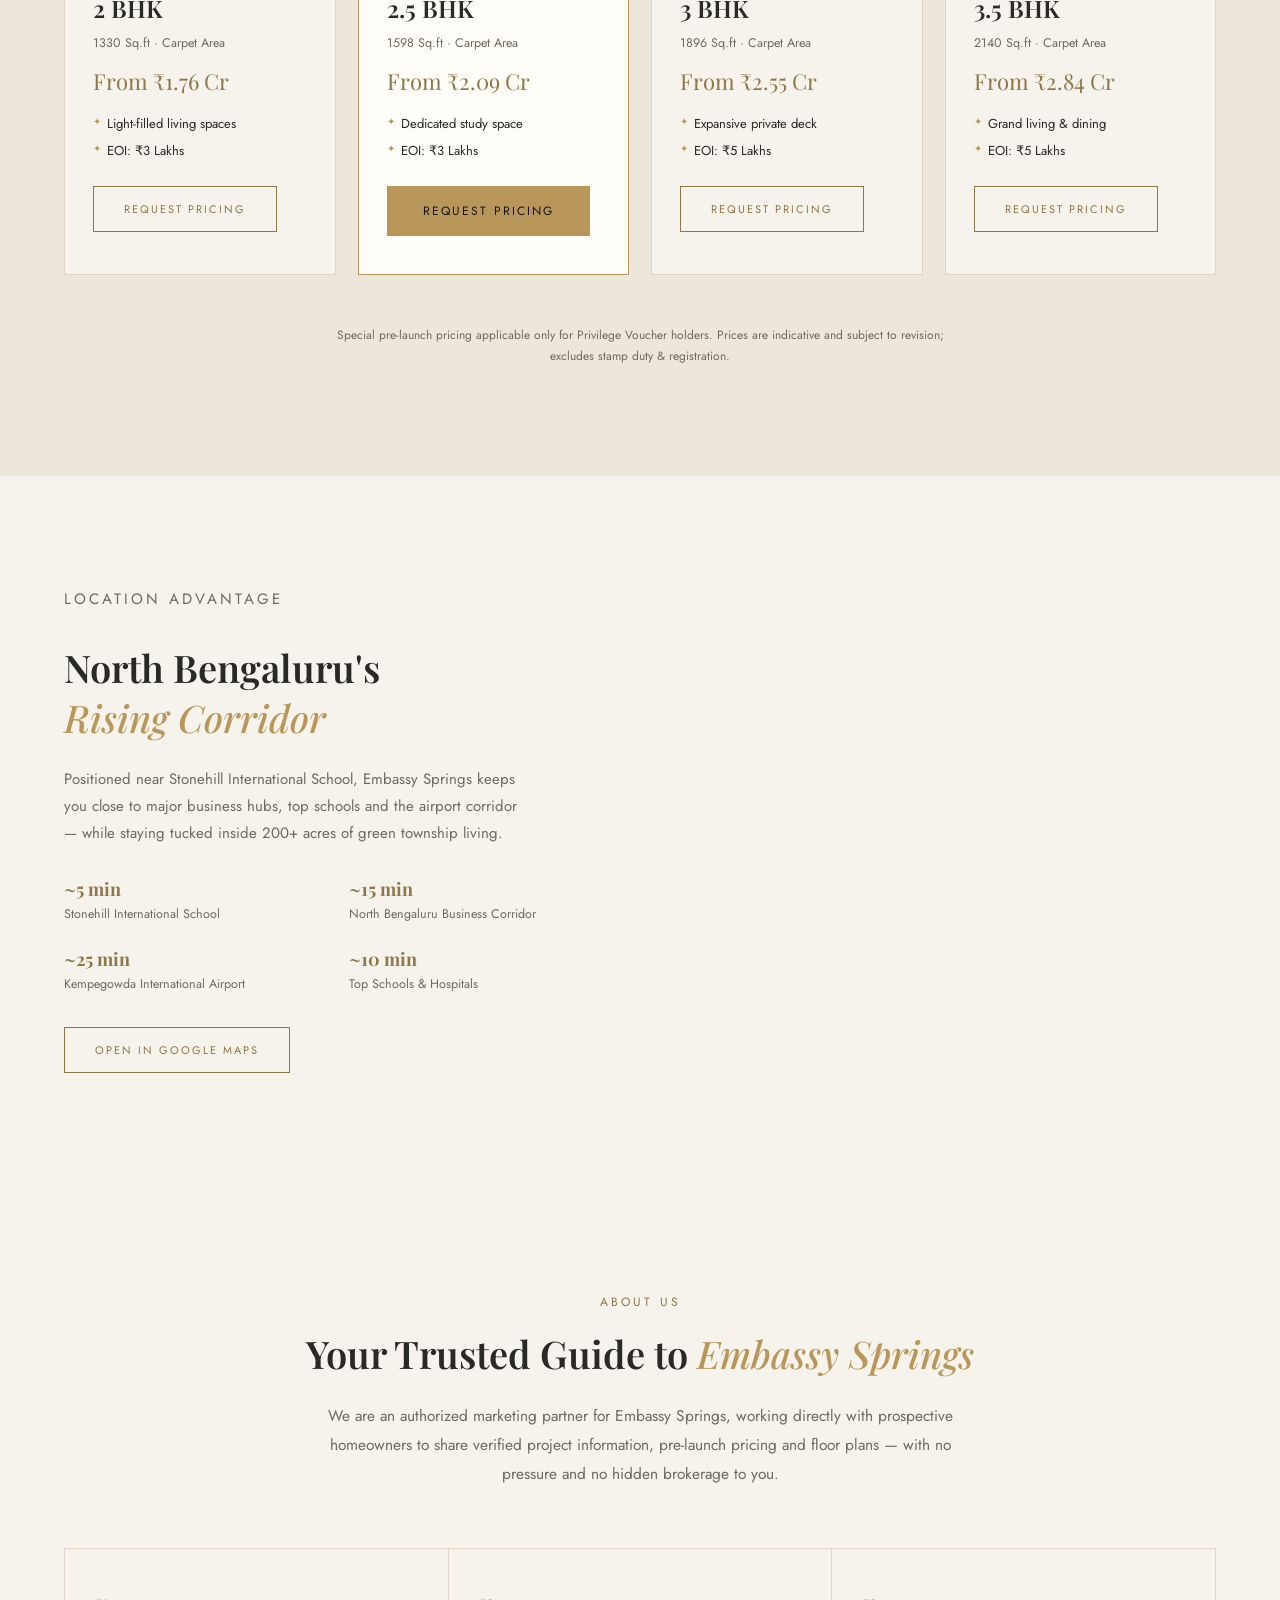
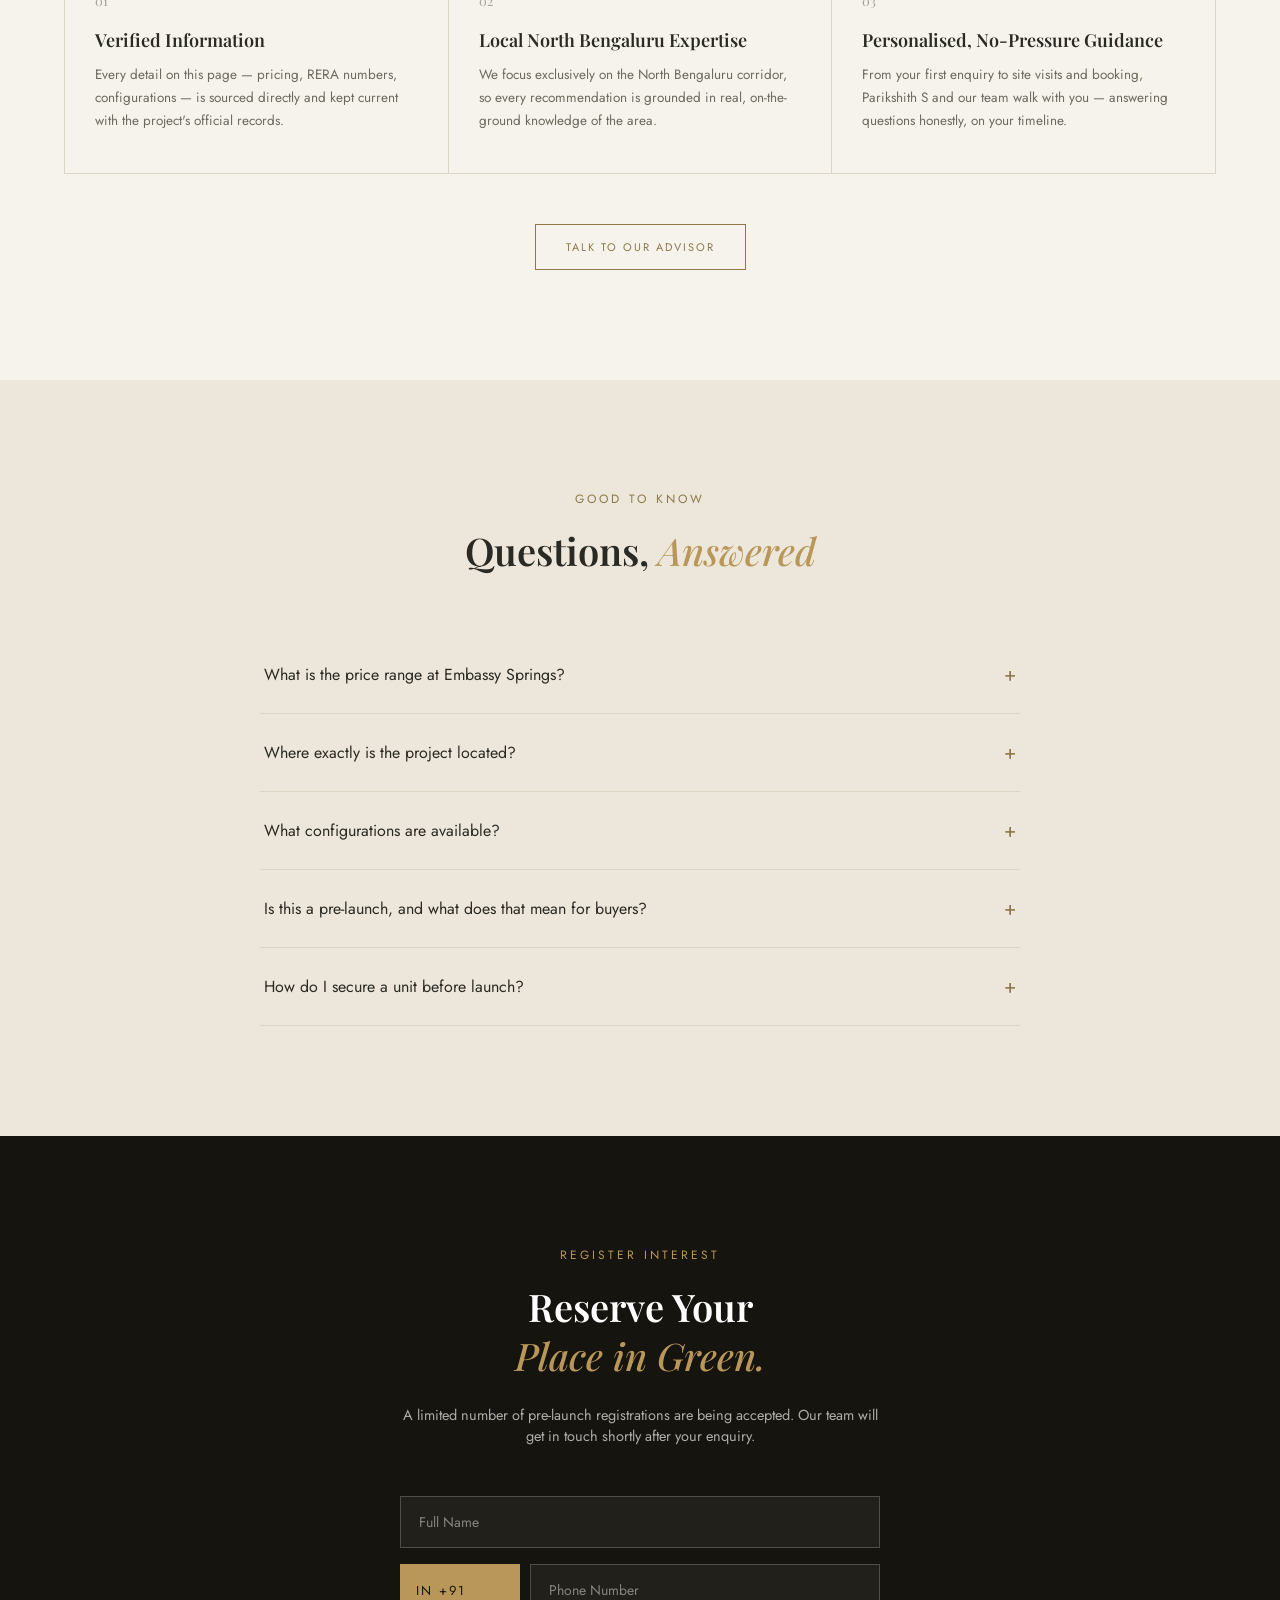
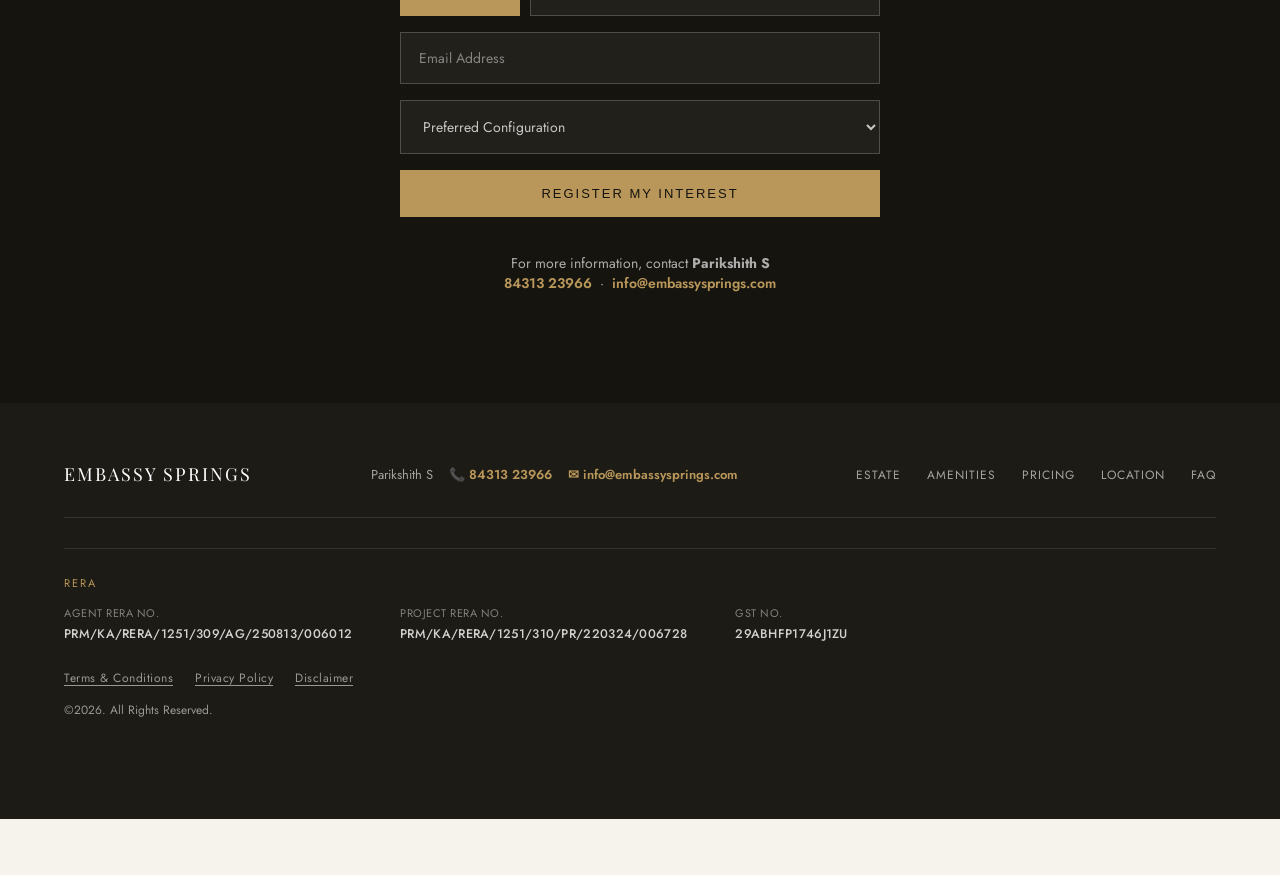
==== commit 3f56ce08: "Add About Us section Inferred from the site's existing "Authorized Marketing Partner" framing and Pa" ====
--- a/index.html
+++ b/index.html
@@ -67,6 +67,7 @@
       <a href="#amenities">Amenities</a>
       <a href="#pricing">Pricing</a>
       <a href="#location">Location</a>
+      <a href="#about">About Us</a>
       <a href="#faq">FAQ</a>
     </nav>
     <a href="#enquire" class="nav-cta">Register Interest</a>
@@ -81,6 +82,7 @@
     <a href="#amenities">Amenities</a>
     <a href="#pricing">Pricing</a>
     <a href="#location">Location</a>
+    <a href="#about">About Us</a>
     <a href="#faq">FAQ</a>
     <a href="#enquire" class="btn-gold">Register Interest</a>
   </nav>
@@ -220,6 +222,30 @@
     <div class="location-map fade-up">
       <iframe src="https://maps.google.com/maps?q=Stonehill%20International%20School%20Bengaluru&t=&z=13&ie=UTF8&iwloc=&output=embed" loading="lazy" referrerpolicy="no-referrer-when-downgrade"></iframe>
     </div>
+  </section>
+
+  <section class="about" id="about">
+    <p class="tag center fade-up">ABOUT US</p>
+    <h2 class="center fade-up">Your Trusted Guide to <em>Embassy Springs</em></h2>
+    <p class="about-lead center fade-up">We are an authorized marketing partner for Embassy Springs, working directly with prospective homeowners to share verified project information, pre-launch pricing and floor plans — with no pressure and no hidden brokerage to you.</p>
+    <div class="about-grid">
+      <div class="about-card fade-up">
+        <span class="hnum">01</span>
+        <h3>Verified Information</h3>
+        <p>Every detail on this page — pricing, RERA numbers, configurations — is sourced directly and kept current with the project's official records.</p>
+      </div>
+      <div class="about-card fade-up">
+        <span class="hnum">02</span>
+        <h3>Local North Bengaluru Expertise</h3>
+        <p>We focus exclusively on the North Bengaluru corridor, so every recommendation is grounded in real, on-the-ground knowledge of the area.</p>
+      </div>
+      <div class="about-card fade-up">
+        <span class="hnum">03</span>
+        <h3>Personalised, No-Pressure Guidance</h3>
+        <p>From your first enquiry to site visits and booking, Parikshith S and our team walk with you — answering questions honestly, on your timeline.</p>
+      </div>
+    </div>
+    <a href="#enquire" class="btn-outline center fade-up about-cta">Talk to Our Advisor</a>
   </section>
 
   <section class="faq" id="faq">
--- a/style.css
+++ b/style.css
@@ -442,6 +442,32 @@
   border: 0;
   filter: grayscale(15%);
 }
+
+/* About */
+.about { text-align: center; }
+.about-lead {
+  max-width: 640px;
+  margin: 0 auto 60px;
+  font-size: 15.5px;
+  color: var(--muted);
+  line-height: 1.85;
+}
+.about-grid {
+  display: grid;
+  grid-template-columns: repeat(3, 1fr);
+  gap: 1px;
+  background: #ddd6c4;
+  border: 1px solid #ddd6c4;
+}
+.about-card {
+  background: var(--cream);
+  padding: 40px 30px;
+  text-align: left;
+}
+.about-card .hnum { font-family: 'Playfair Display', serif; font-size: 13px; color: var(--muted); opacity: 0.6; }
+.about-card h3 { font-size: 18px; margin: 16px 0 12px; }
+.about-card p { font-size: 13.5px; color: var(--muted); line-height: 1.7; }
+.about-cta { display: inline-block; margin-top: 50px; }
 
 /* FAQ */
 .faq { background: var(--cream-dim); }
@@ -521,19 +547,22 @@
 
 .cc-dropdown {
   display: none;
-  position: absolute;
-  top: calc(100% + 8px);
-  left: 0;
+  position: fixed;
   width: 280px;
   max-width: 80vw;
-  background: var(--black-soft);
+  background-color: var(--black-soft);
   border: 1px solid rgba(255,255,255,0.15);
   border-radius: 6px;
   box-shadow: 0 20px 50px rgba(0,0,0,0.5);
-  z-index: 50;
+  z-index: 999;
   overflow: hidden;
-}
-.cc-select.open .cc-dropdown { display: block; }
+  isolation: isolate;
+  transform: translateZ(0);
+  -webkit-transform: translateZ(0);
+  will-change: transform;
+  backface-visibility: hidden;
+}
+.cc-dropdown.open { display: block; }
 
 .cc-search {
   width: 100%;
@@ -656,7 +685,7 @@
   .nav-links, .nav-cta { display: none; }
   .nav-toggle { display: flex; }
   .overview, .location { grid-template-columns: 1fr; }
-  .highlight-grid, .price-grid { grid-template-columns: repeat(2, 1fr); }
+  .highlight-grid, .price-grid, .about-grid { grid-template-columns: repeat(2, 1fr); }
   .gallery-grid { grid-template-columns: repeat(2, 1fr); grid-template-rows: repeat(2, 220px); }
   .g-tall, .g-wide { grid-row: span 1; grid-column: span 1; }
   .hero h1 { font-size: 42px; }
@@ -672,7 +701,7 @@
 }
 
 @media (max-width: 600px) {
-  .highlight-grid, .price-grid, .gallery-grid { grid-template-columns: 1fr; }
+  .highlight-grid, .price-grid, .gallery-grid, .about-grid { grid-template-columns: 1fr; }
   .gallery-grid { grid-template-rows: repeat(4, 180px); }
   .g-tall, .g-wide { grid-column: span 1; grid-row: span 1; }
   .stat-grid { grid-template-columns: 1fr; }
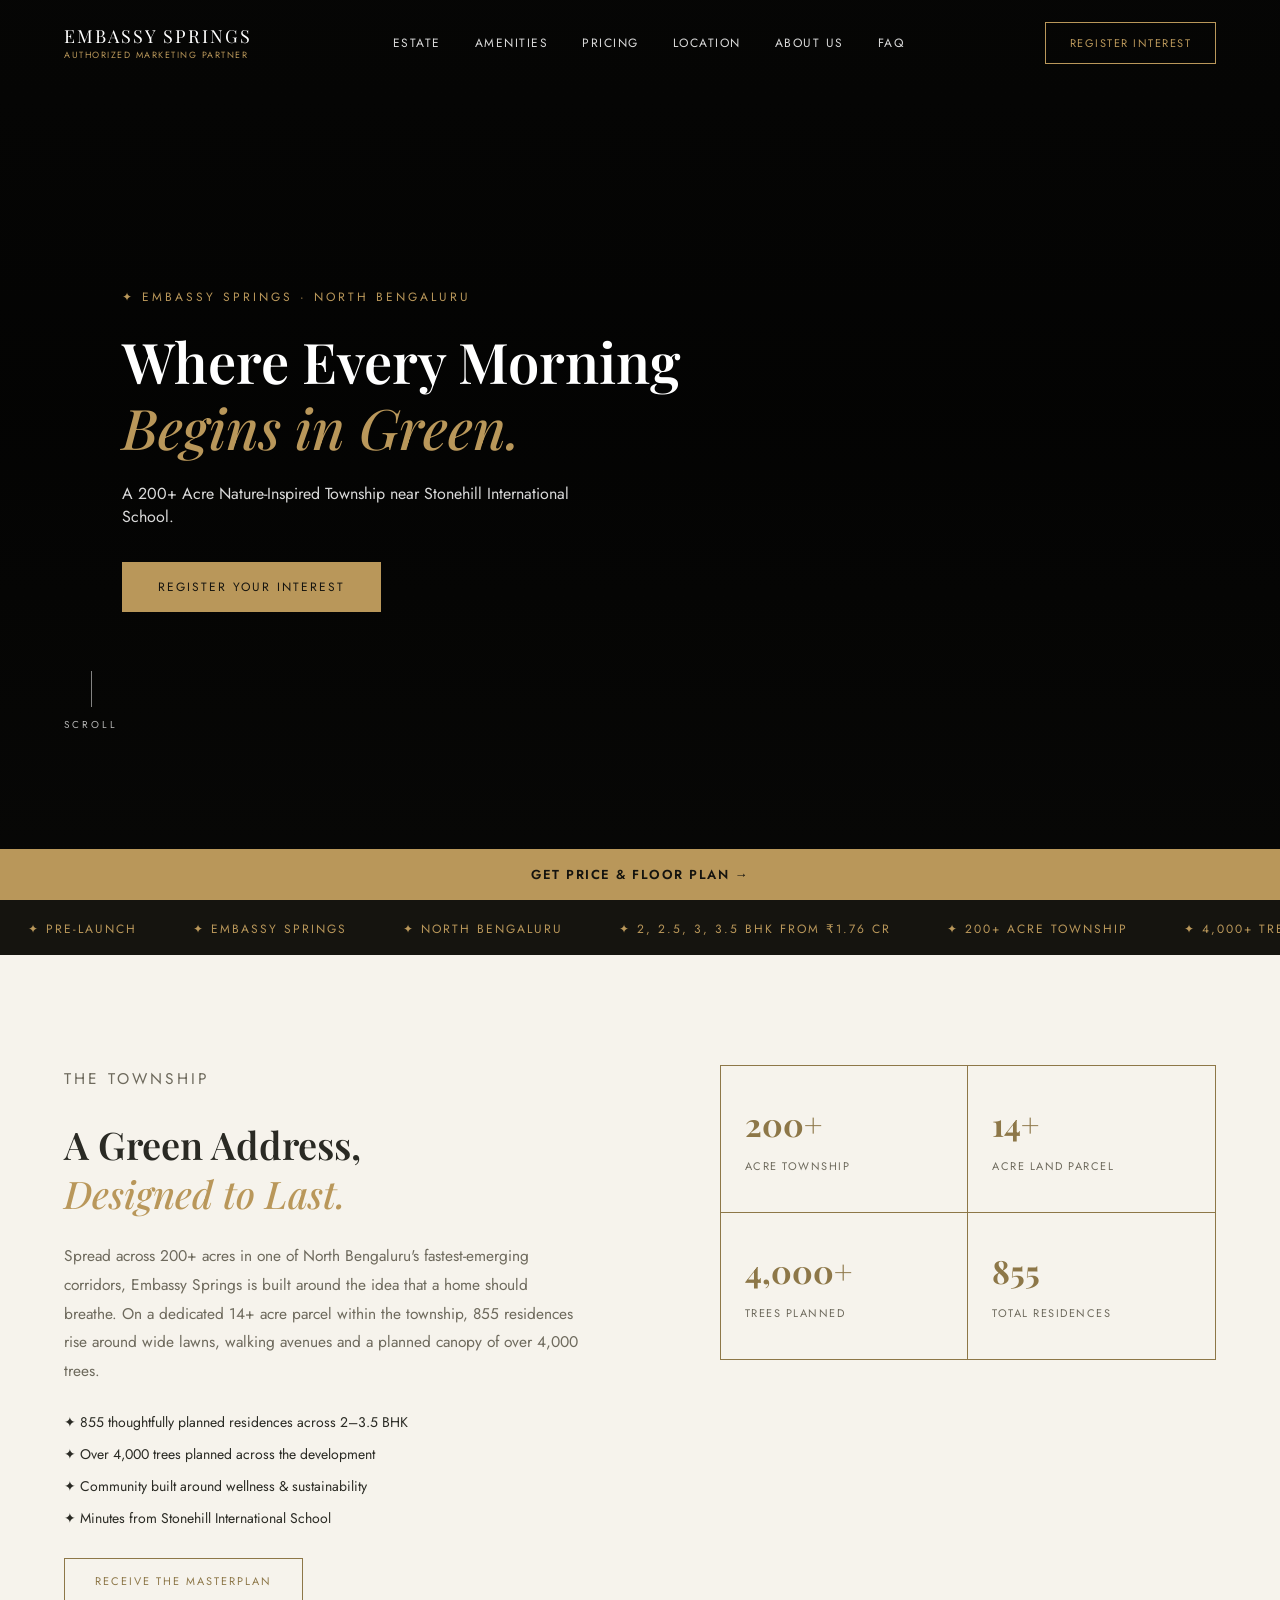
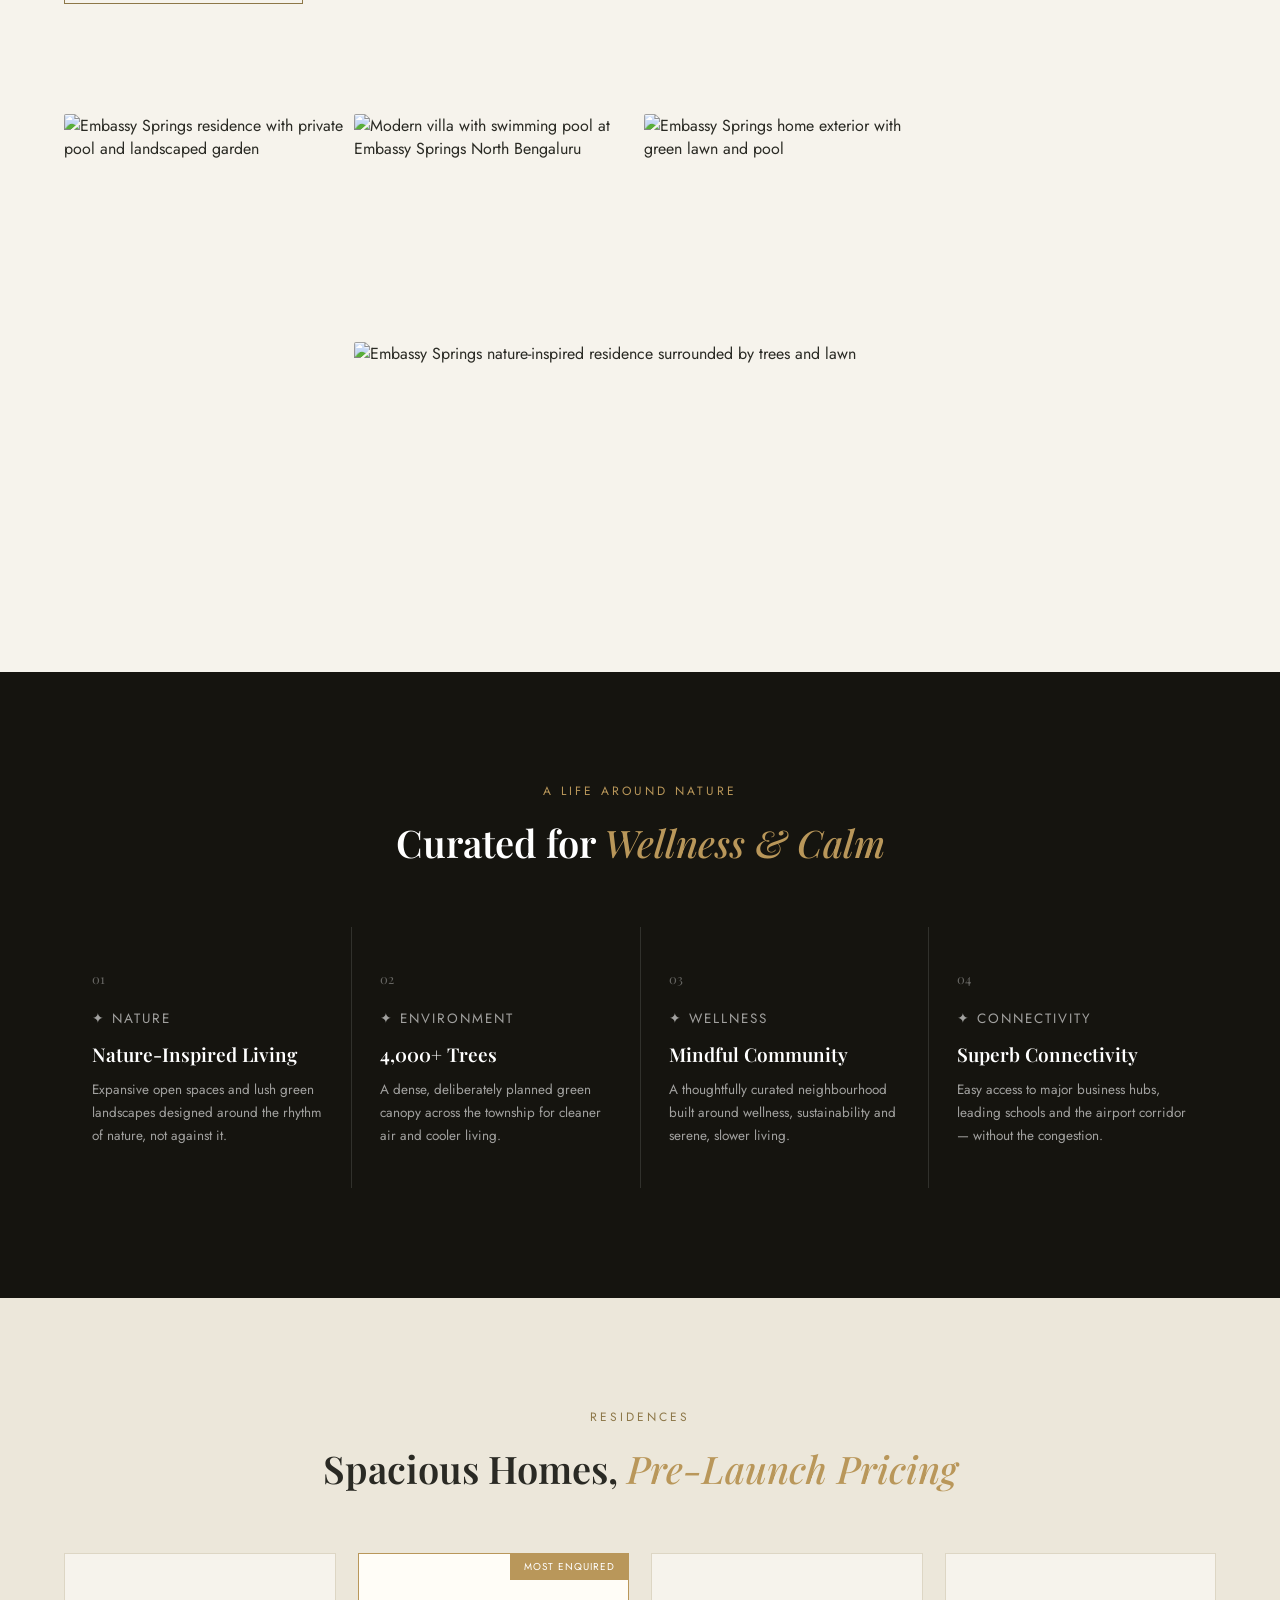
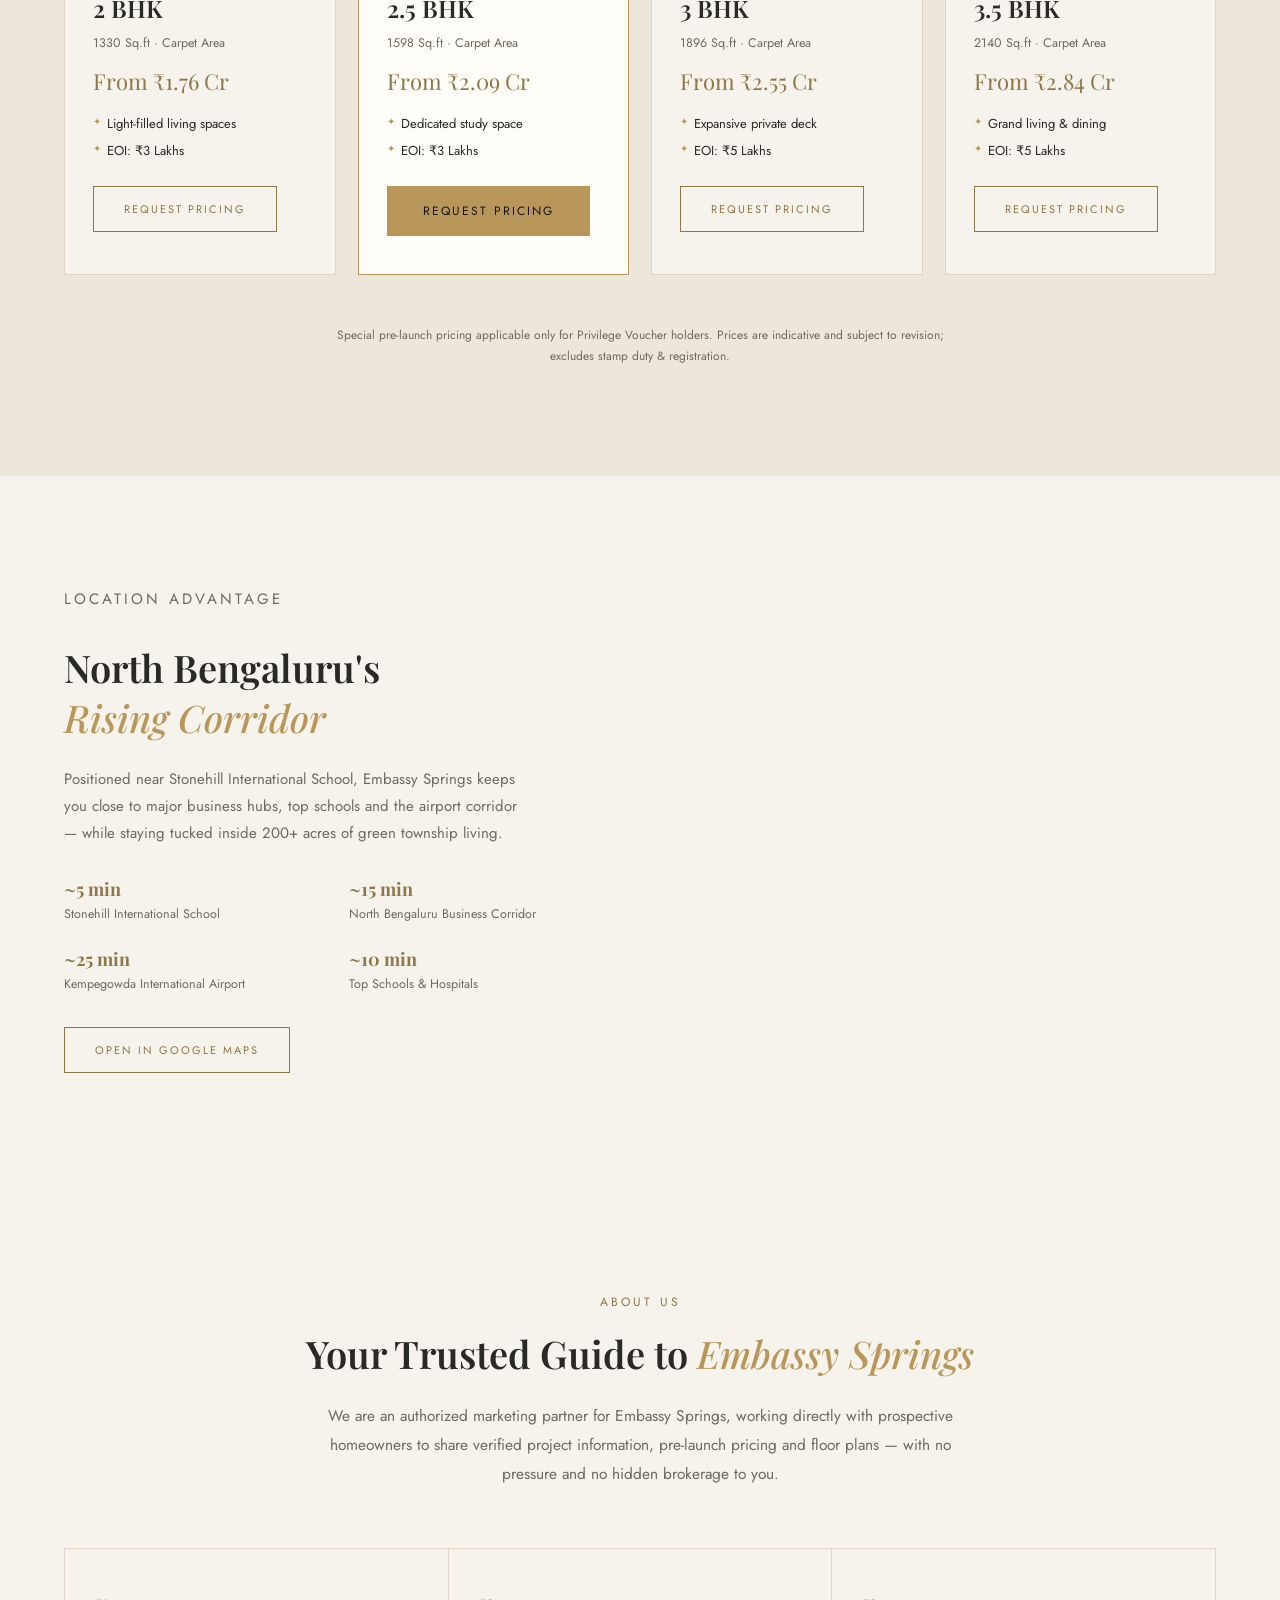
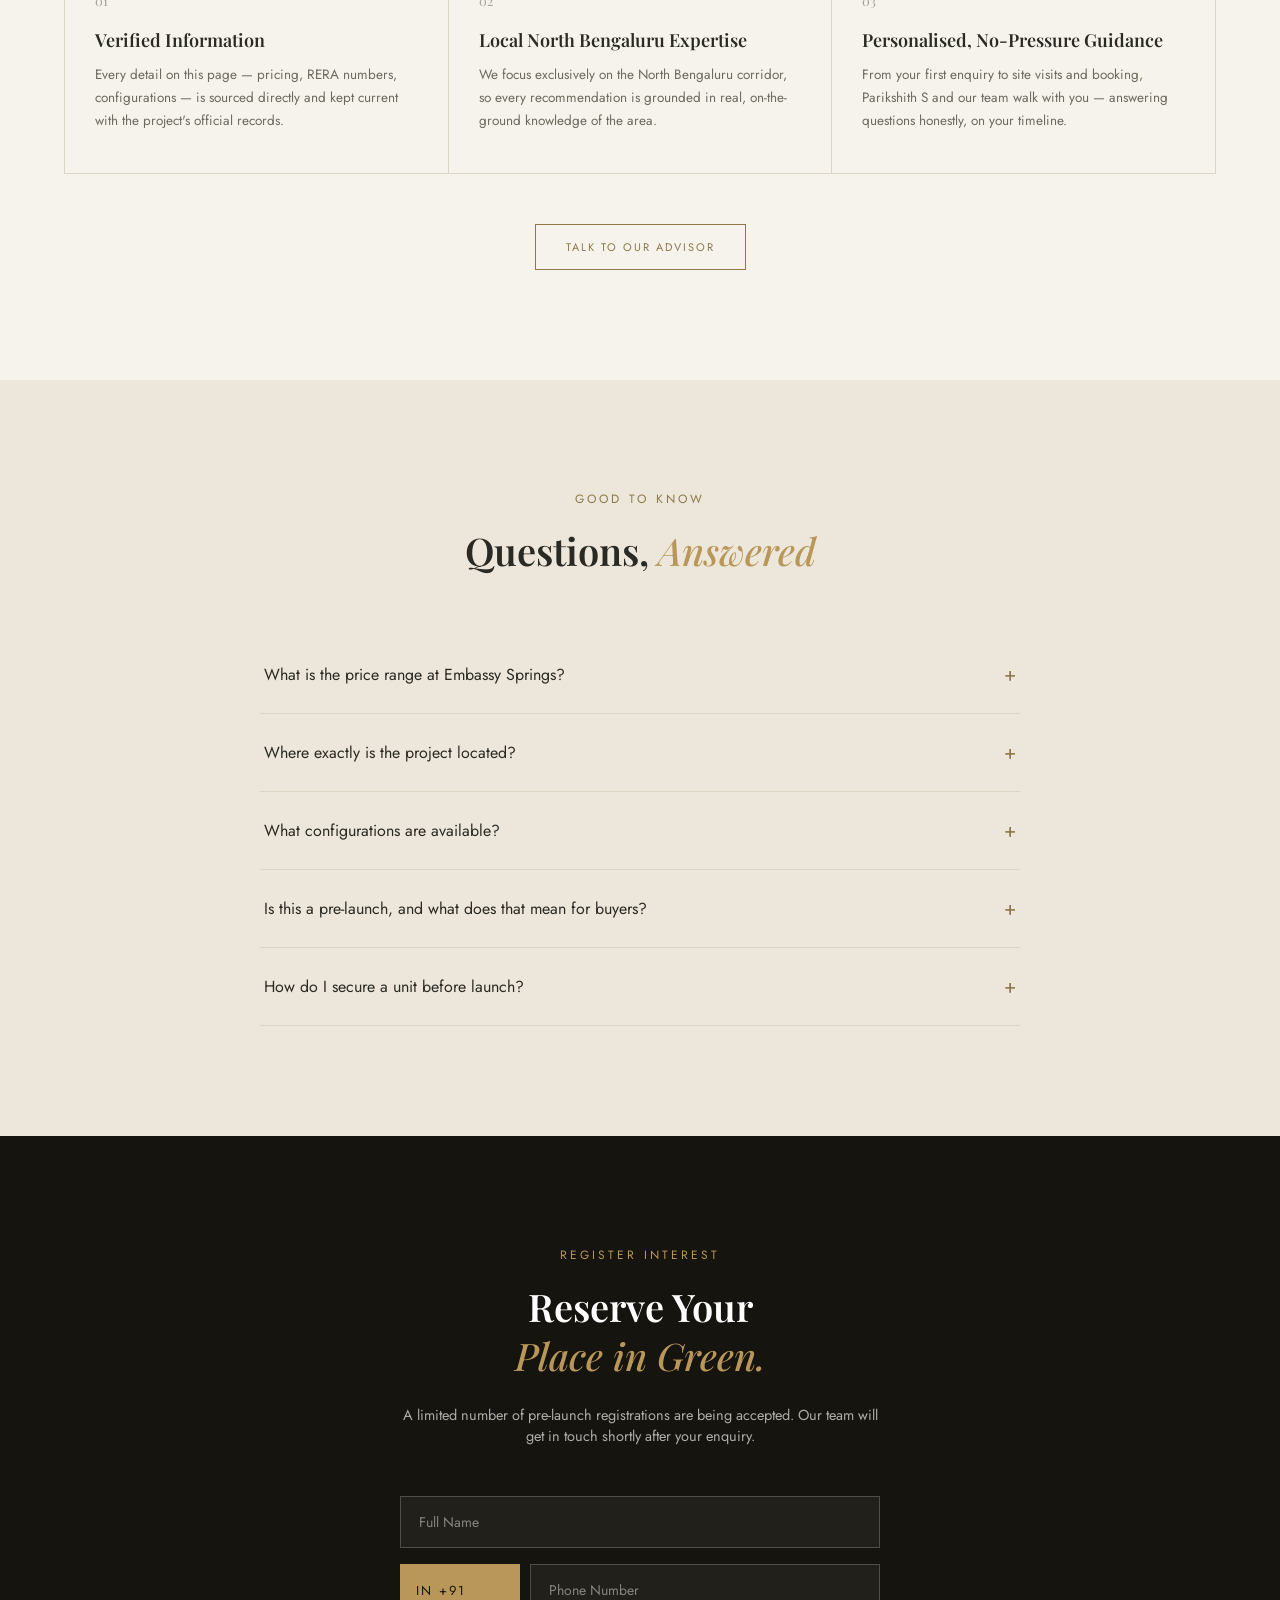
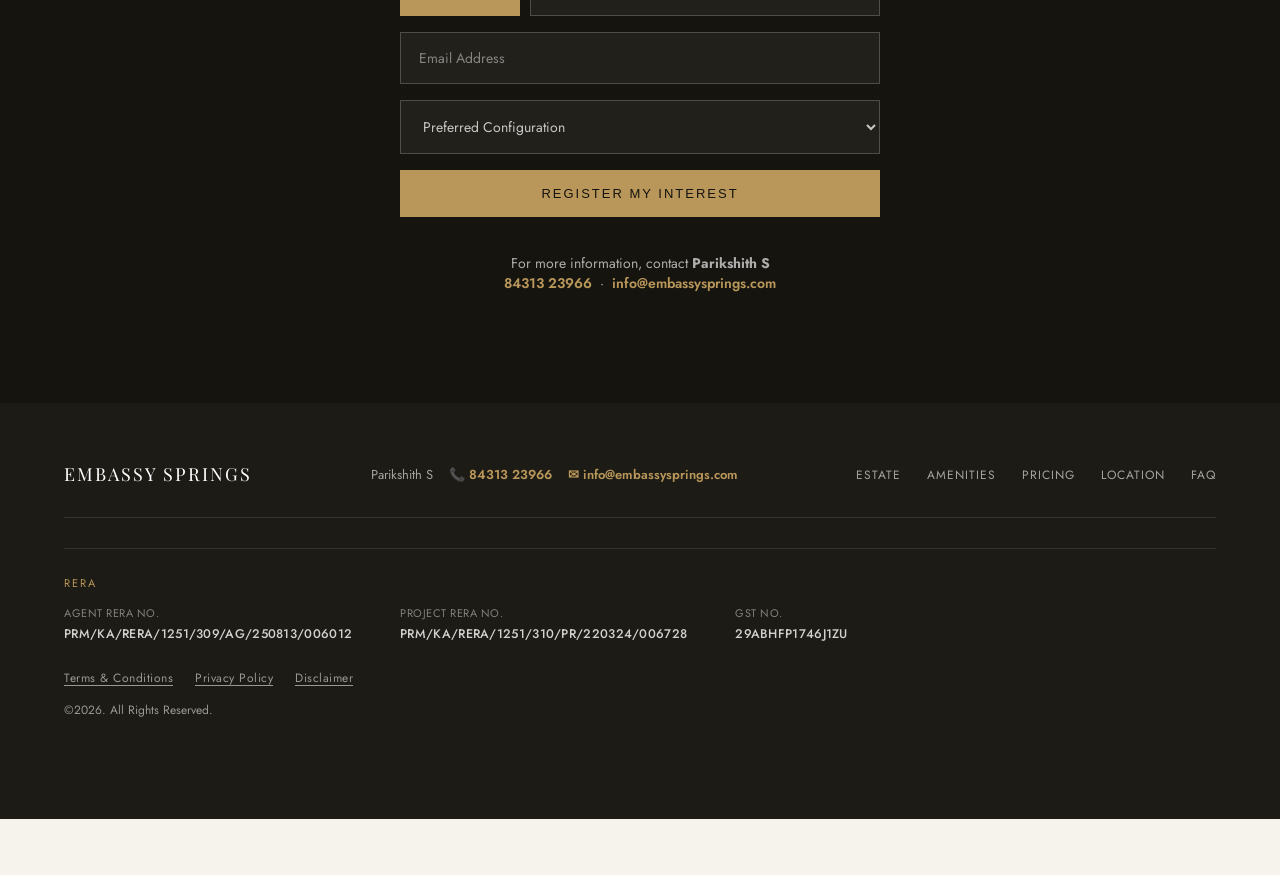
==== commit 18d4686f: "Replace heavy Lodha video with lightweight licensed clip + poster fallback The 17.8MB "Lodha Opulis"" ====
--- a/index.html
+++ b/index.html
@@ -88,7 +88,7 @@
   </nav>
 
   <section class="hero" id="home">
-    <video class="hero-video" autoplay muted loop playsinline>
+    <video class="hero-video" autoplay muted loop playsinline poster="https://images.unsplash.com/photo-1518173946687-a4c8892bbd9f?auto=format&fit=crop&w=1800&q=60">
       <source src="assets/hero-video.mp4" type="video/mp4">
     </video>
     <div class="hero-overlay"></div>
--- a/style.css
+++ b/style.css
@@ -165,6 +165,7 @@
 }
 .hero-video {
   position: absolute;
+  background-color: black;
   top: 0; left: 0;
   width: 100%; height: 100%;
   object-fit: cover;
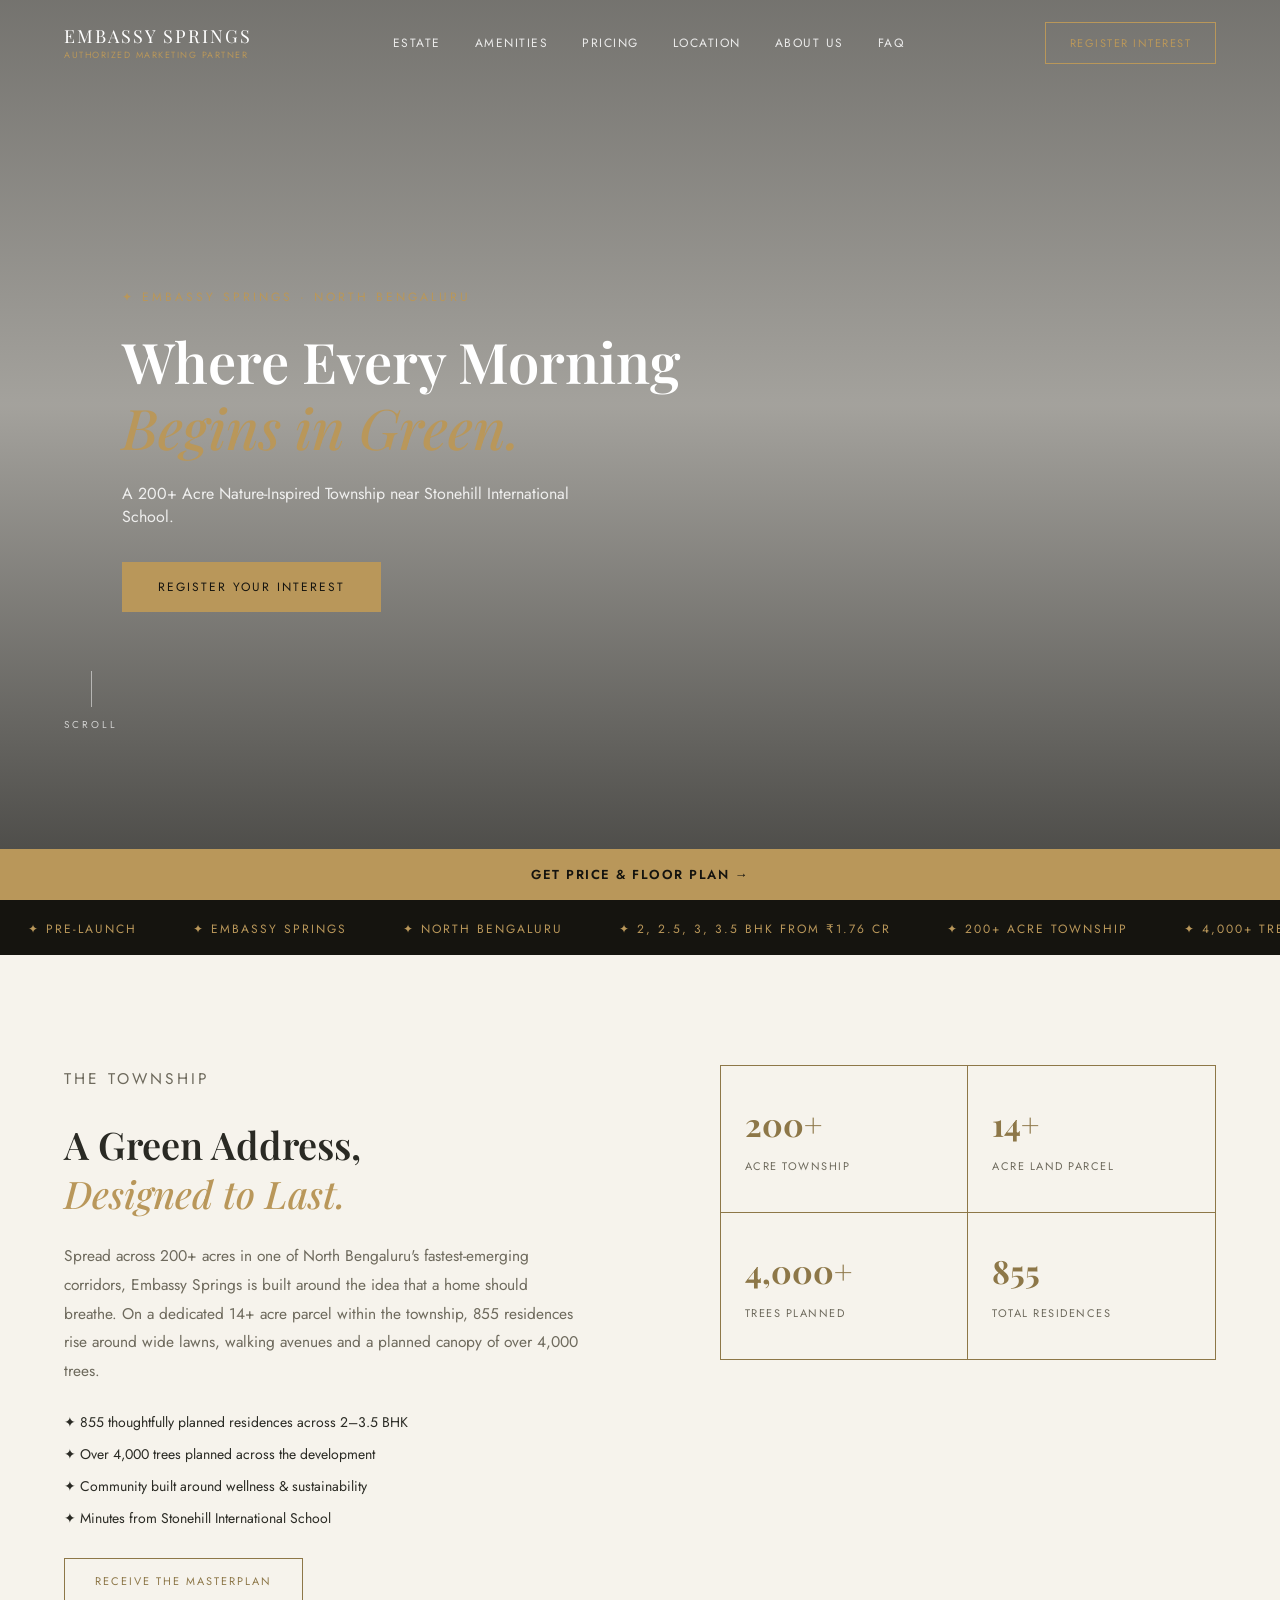
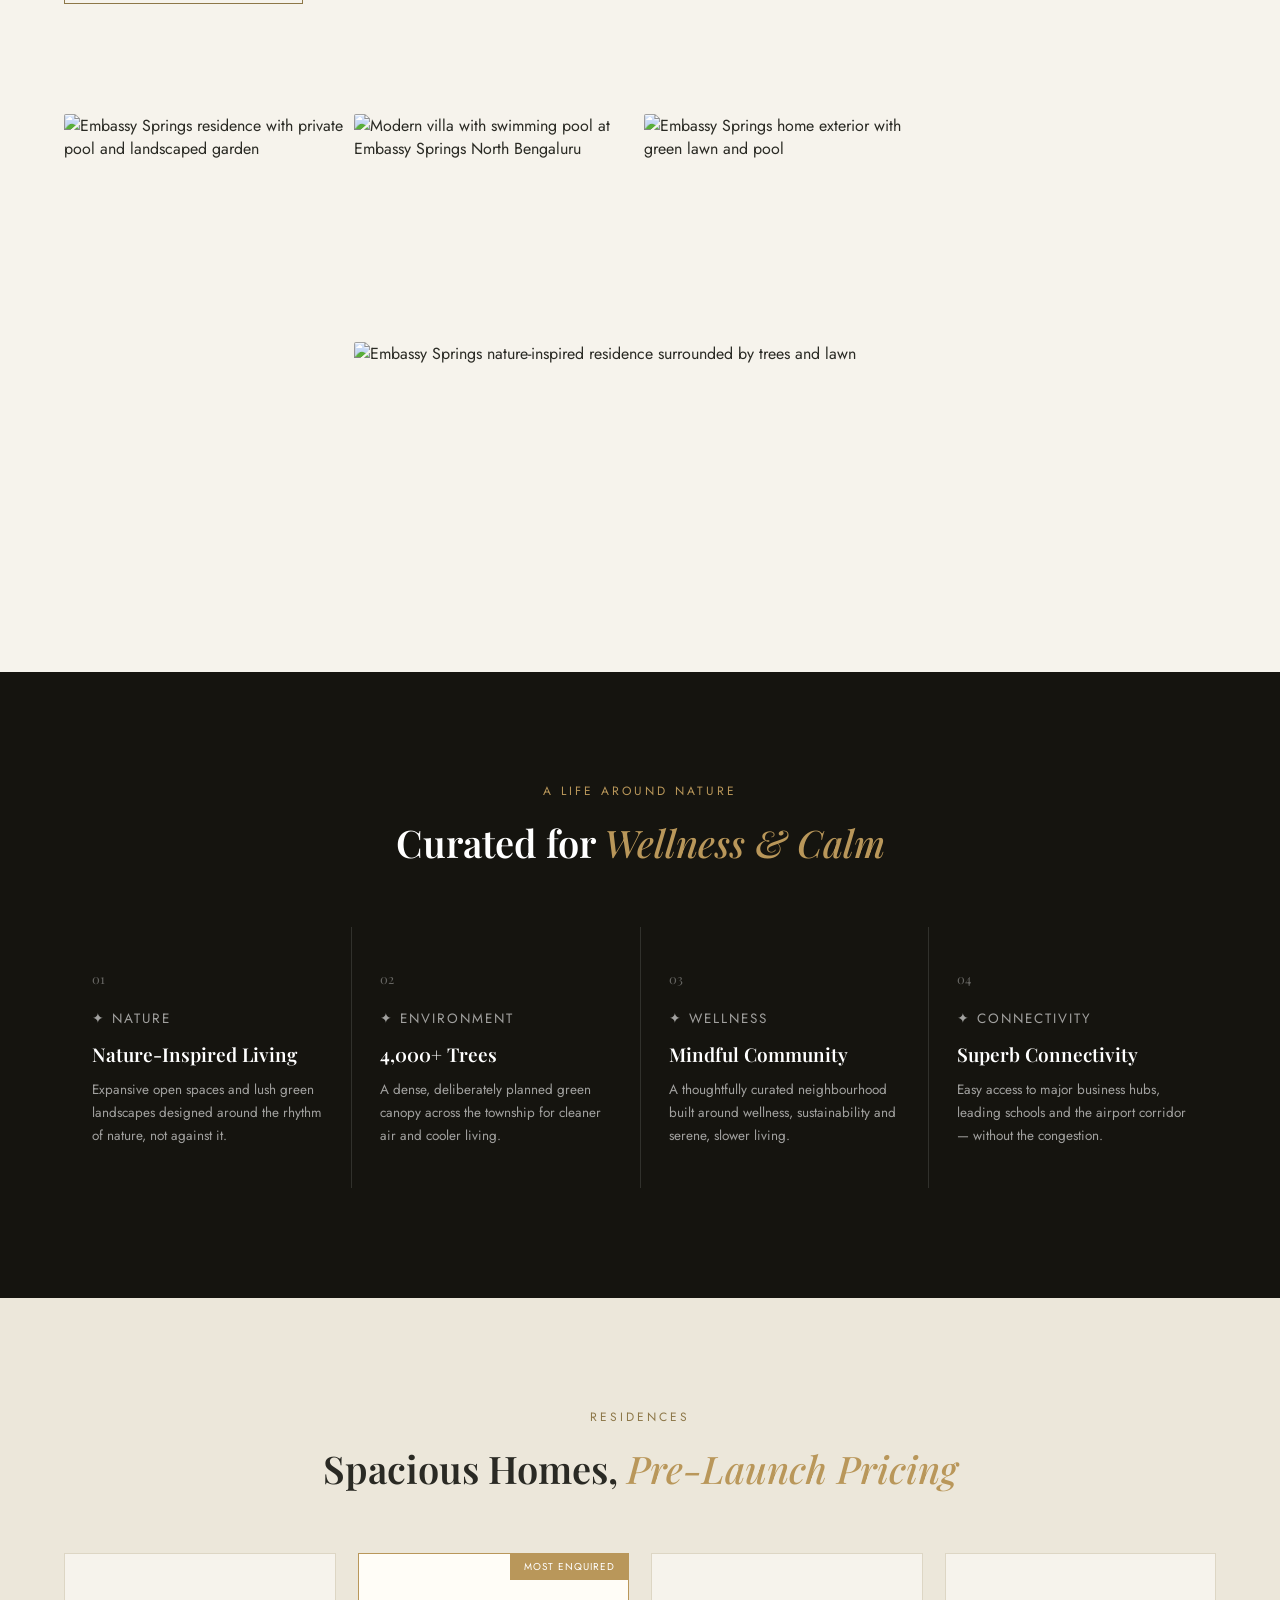
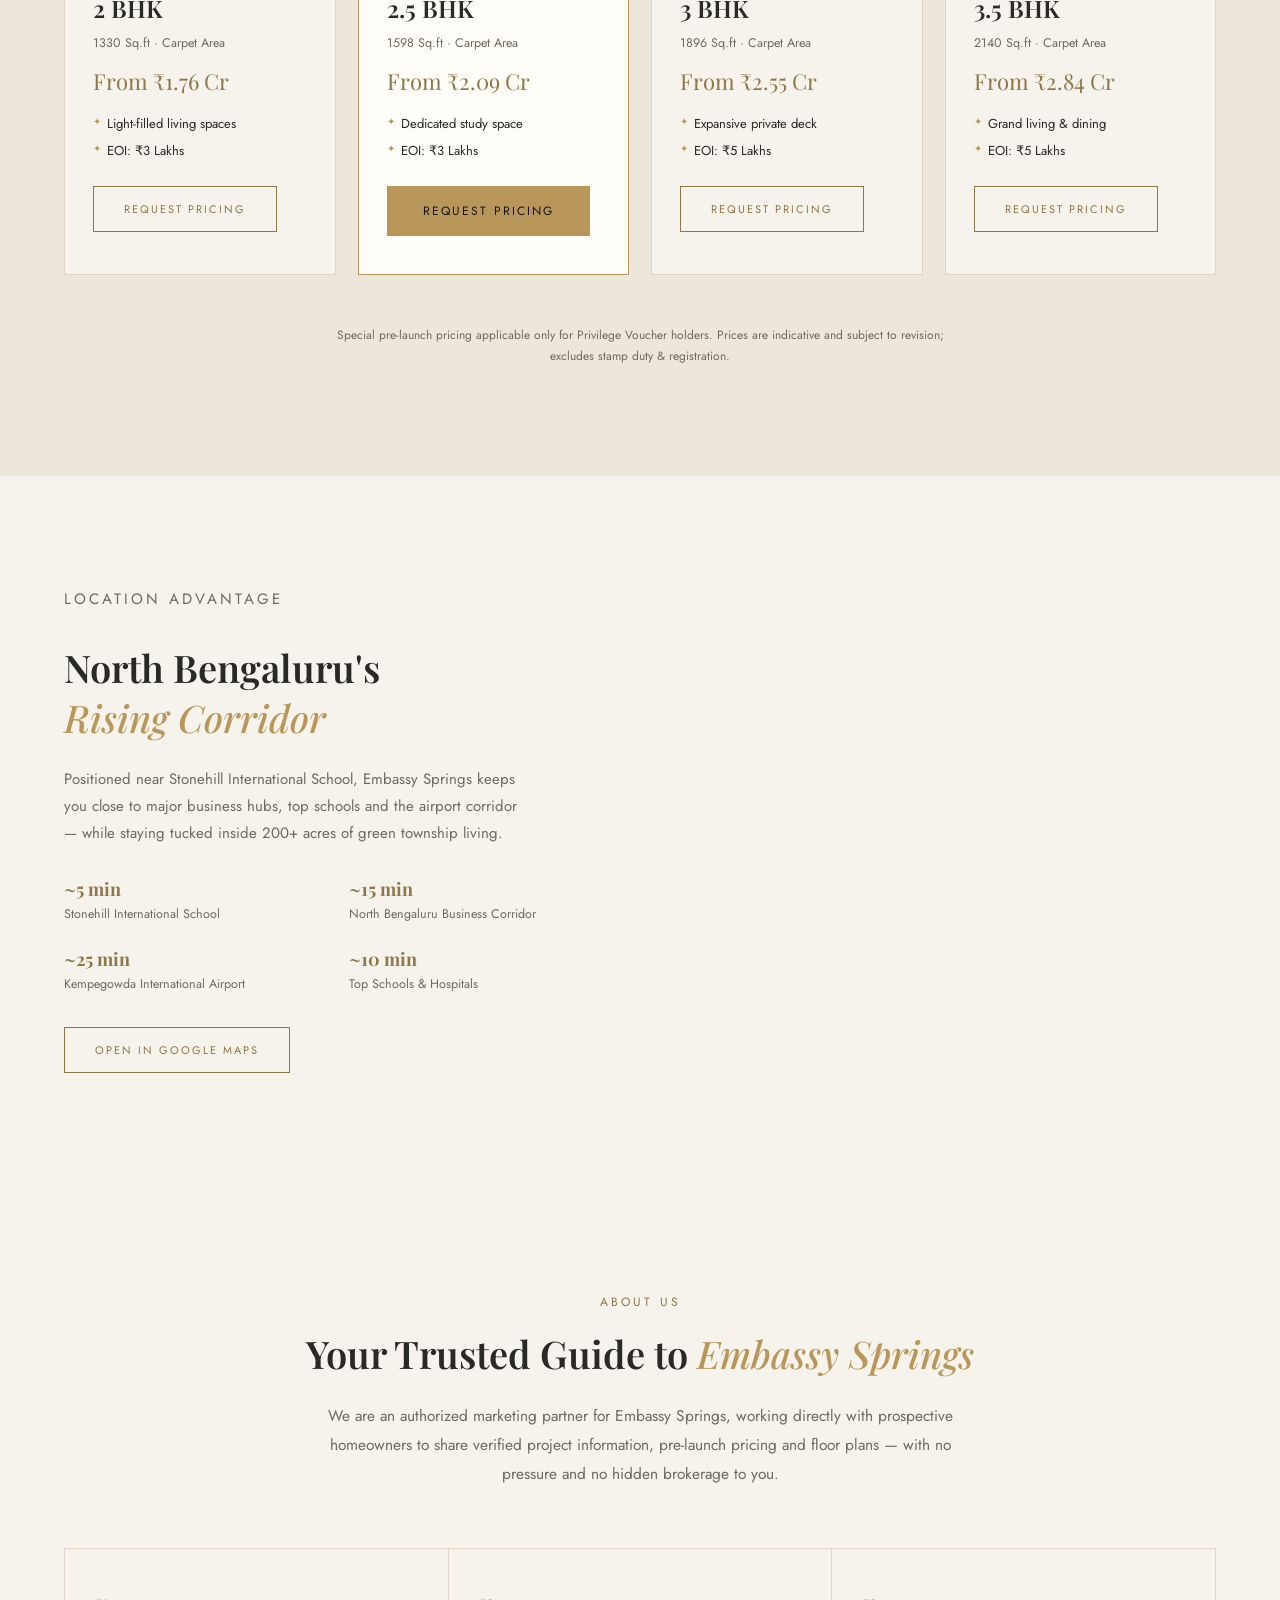
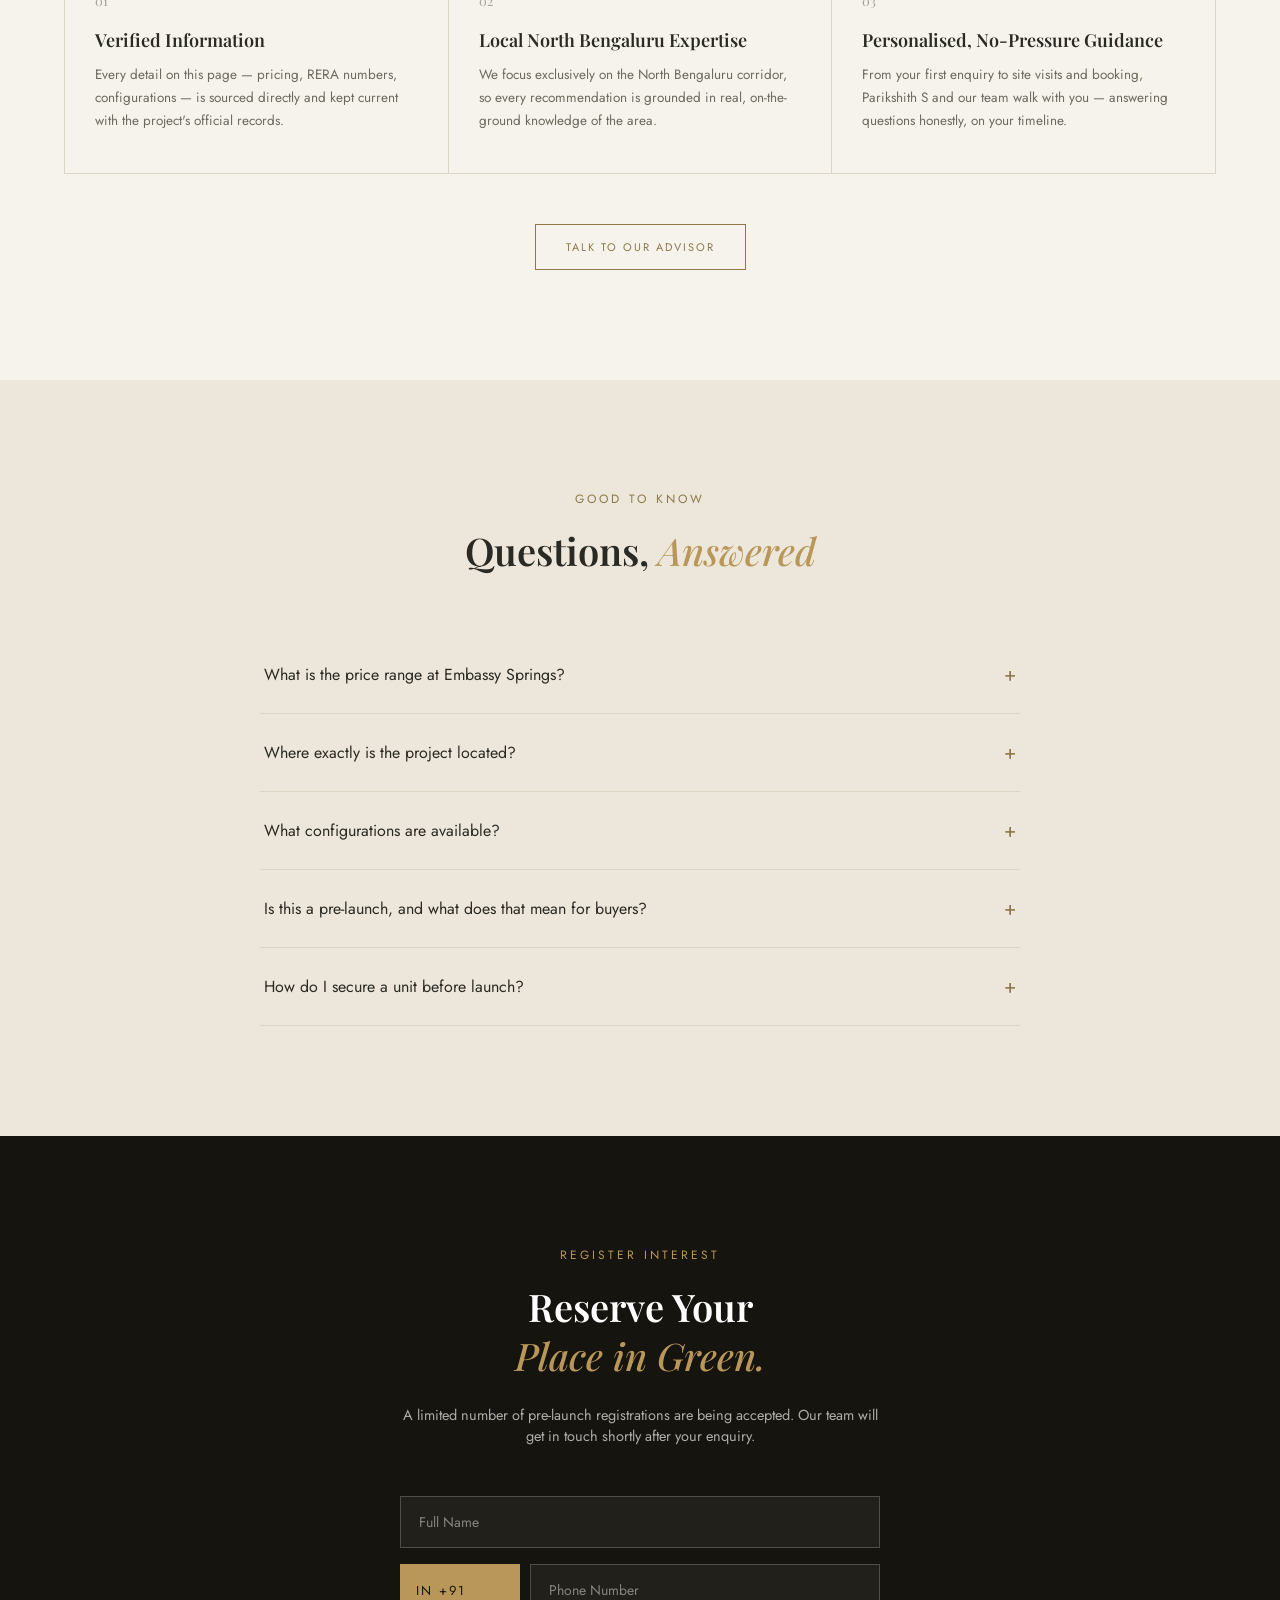
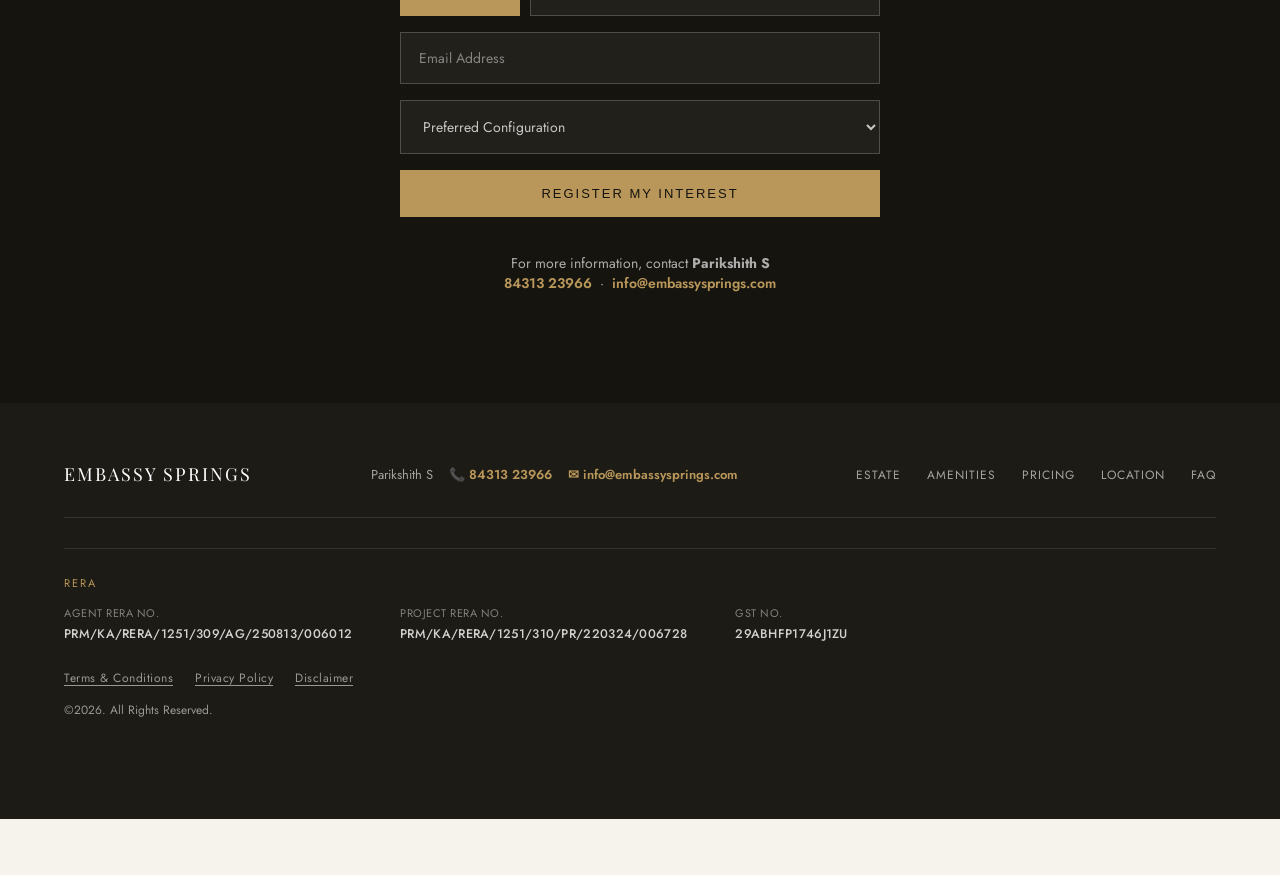
==== commit 074e35cb: "fix banner" ====
--- a/index.html
+++ b/index.html
@@ -88,8 +88,8 @@
   </nav>
 
   <section class="hero" id="home">
-    <video class="hero-video" autoplay muted loop playsinline poster="https://images.unsplash.com/photo-1518173946687-a4c8892bbd9f?auto=format&fit=crop&w=1800&q=60">
-      <source src="assets/hero-video.mp4" type="video/mp4">
+    <video class="hero-video" autoplay muted loop playsinline poster="assets/lodha.png">
+      <source src="assets/Lodha Opulis _ A Life Beyond Imagination_720p.mp4" type="video/mp4">
     </video>
     <div class="hero-overlay"></div>
     <div class="hero-content">
--- a/style.css
+++ b/style.css
@@ -165,7 +165,7 @@
 }
 .hero-video {
   position: absolute;
-  background-color: black;
+  /* background-color: black; */
   top: 0; left: 0;
   width: 100%; height: 100%;
   object-fit: cover;
